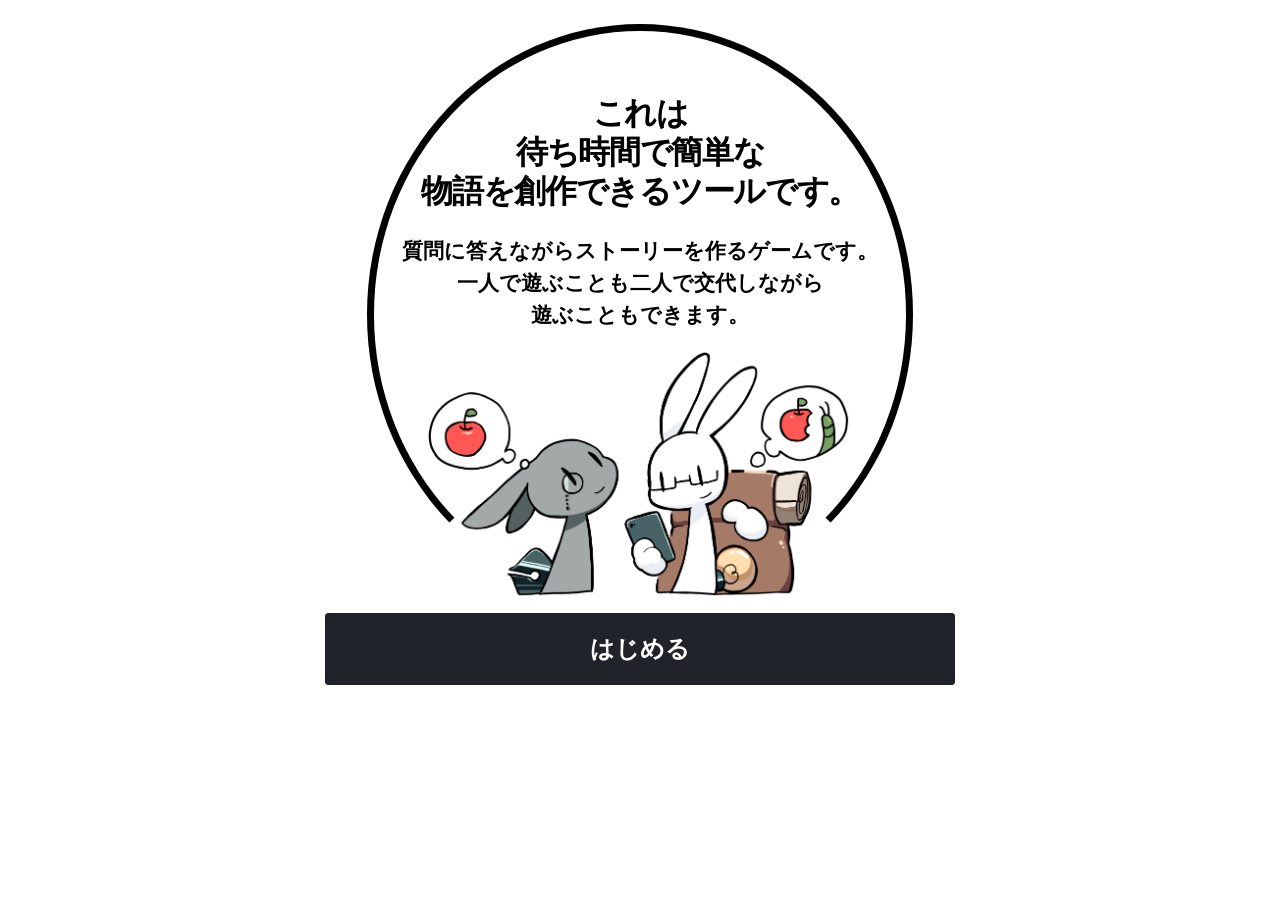
==== index.html @ 6c8fdd91 "Add files via upload" ====
<!DOCTYPE html>
<html lang="ja">
<head>
  <meta charset="UTF-8">
  <meta name="viewport" content="width=device-width, initial-scale=1.0, viewport-fit=cover">
  <title>待ち時間で創作する</title>
  <link rel="stylesheet" href="./style.css">
</head>
<body>
<main class="app">

  <!-- 進捗バー：画面2以降に表示 -->
  <div id="questionProgress" class="question-progress" aria-label="質問の進捗">
    <div id="step1" class="question-step">第１問</div>
    <div id="step2" class="question-step">第２問</div>
    <div id="step3" class="question-step">第３問</div>
    <div id="step4" class="question-step">第４問</div>
    <div id="step5" class="question-step">タイトル</div>
    <div id="step6" class="question-step">名前</div>
  </div>

  <!-- 画面1：説明ページ -->
  <section id="screen0" class="screen active">
    <div class="screen-inner intro-screen">
      <div class="intro-frame">
        <div class="intro-hero" aria-label="遊び方の説明">
          <div class="intro-arc" aria-hidden="true"></div>
          <div class="intro-guide-copy">
            <h1>これは<br>待ち時間で簡単な<br>物語を創作できるツールです。<br></h1>
            <p>質問に答えながらストーリーを作るゲームです。<br>一人で遊ぶことも二人で交代しながら<br>遊ぶこともできます。</p>
          </div>
          <div class="intro-illustration">
            <img id="friendsIllustration" src="./Webうさぎ2.PNG" alt="一人と二人で遊ぶイラスト">
          </div>
        </div>

        <button type="button" id="introStartButton" class="button primary intro-start">はじめる</button>
      </div>
    </div>
  </section>

  <!-- 画面2：お題の難易度を選択 -->
  <section id="screen1" class="screen">
    <div class="screen-inner start-screen">
      <h1>どちらのお題で<br>物語をつくりますか？</h1>

      <div class="choice-list">
        <button type="button" class="choice-button" data-mode="normal">
          <span class="button-title">かんたん</span>
          <span class="button-note">日常で使う単語で出題されます</span>
        </button>

        <button type="button" class="choice-button" data-mode="difficult">
          <span class="button-title">むずかしい</span>
          <span class="button-note">日常では使わない単語で出題されます<br>挑戦したいときにおすすめです</span>
        </button>
      </div>
    </div>
  </section>

  <!-- 画面3：お題を決める -->
  <section id="screen2" class="screen">
    <div class="screen-inner">
      <div class="screen2-body">
        <h2>ジャンルは<span id="genre2Text"></span>で<br>この3つを必ず登場させてください</h2>

        <div class="word-list">
          <div class="word-card"><div class="word-label">登場人物</div><div id="person2" class="word-value"></div></div>
          <div class="word-card"><div class="word-label">もの・場所</div><div id="place2" class="word-value"></div></div>
          <div class="word-card"><div class="word-label">できごと</div><div id="event2" class="word-value"></div></div>
        </div>

        <div class="button-row">
          <button type="button" id="redrawButton" class="button secondary">引き直す</button>
          <button type="button" id="startButton" class="button primary">はじめる</button>
        </div>
      </div>
    </div>
  </section>

  <!-- 第1問 -->
  <section id="screen3" class="screen">
    <div class="screen-inner question-inner">
      <p id="genreInstruction3" class="genre-instruction">ジャンルは<span></span>でこの3つを必ず登場させてください。</p>
      <div class="keyword-tracker" aria-label="使用するお題">
        <div id="keywordPerson3" class="keyword-card">
          <div class="keyword-label">登場人物</div>
          <div class="keyword-value"></div>
        </div>
        <div id="keywordPlace3" class="keyword-card">
          <div class="keyword-label">もの・場所</div>
          <div class="keyword-value"></div>
        </div>
        <div id="keywordEvent3" class="keyword-card">
          <div class="keyword-label">できごと</div>
          <div class="keyword-value"></div>
        </div>
      </div>
      <div class="question-content">
        <h2>この物語の主人公は？</h2>
        <input id="heroInput" class="text-input" type="text" maxlength="40" autocomplete="off">
        <button type="button" id="next3" class="button primary full">次へ</button>
      </div>
    </div>
  </section>

  <!-- 第2問 -->
  <section id="screen4" class="screen">
    <div class="screen-inner question-inner">
      <p id="genreInstruction4" class="genre-instruction">ジャンルは<span></span>でこの3つを必ず登場させてください。</p>
      <div class="keyword-tracker" aria-label="使用するお題">
        <div id="keywordPerson4" class="keyword-card">
          <div class="keyword-label">登場人物</div>
          <div class="keyword-value"></div>
        </div>
        <div id="keywordPlace4" class="keyword-card">
          <div class="keyword-label">もの・場所</div>
          <div class="keyword-value"></div>
        </div>
        <div id="keywordEvent4" class="keyword-card">
          <div class="keyword-label">できごと</div>
          <div class="keyword-value"></div>
        </div>
      </div>
      <div class="question-content">
        <div id="previousAnswers4" class="previous-answers" aria-label="これまでの回答"></div>
        <h2>主人公に、何が起こる？</h2>
        <textarea id="happeningInput" class="text-input textarea" maxlength="300"></textarea>
        <p class="hint">物語の「起」の部分です</p>
        <button type="button" id="next4" class="button primary full">次へ</button>
      </div>
    </div>
  </section>

  <!-- 第3問 -->
  <section id="screen5" class="screen">
    <div class="screen-inner question-inner">
      <p id="genreInstruction5" class="genre-instruction">ジャンルは<span></span>でこの3つを必ず登場させてください。</p>
      <div class="keyword-tracker" aria-label="使用するお題">
        <div id="keywordPerson5" class="keyword-card">
          <div class="keyword-label">登場人物</div>
          <div class="keyword-value"></div>
        </div>
        <div id="keywordPlace5" class="keyword-card">
          <div class="keyword-label">もの・場所</div>
          <div class="keyword-value"></div>
        </div>
        <div id="keywordEvent5" class="keyword-card">
          <div class="keyword-label">できごと</div>
          <div class="keyword-value"></div>
        </div>
      </div>
      <div class="question-content">
        <div id="previousAnswers5" class="previous-answers" aria-label="これまでの回答"></div>
        <h2>そのあと、どうなる？</h2>
        <textarea id="afterInput" class="text-input textarea" maxlength="300"></textarea>
        <p class="hint">物語の「承」「転」の部分です</p>
        <button type="button" id="next5" class="button primary full">次へ</button>
      </div>
    </div>
  </section>

  <!-- 第4問 -->
  <section id="screen6" class="screen">
    <div class="screen-inner question-inner">
      <p id="genreInstruction6" class="genre-instruction">ジャンルは<span></span>でこの3つを必ず登場させてください。</p>
      <div class="keyword-tracker" aria-label="使用するお題">
        <div id="keywordPerson6" class="keyword-card">
          <div class="keyword-label">登場人物</div>
          <div class="keyword-value"></div>
        </div>
        <div id="keywordPlace6" class="keyword-card">
          <div class="keyword-label">もの・場所</div>
          <div class="keyword-value"></div>
        </div>
        <div id="keywordEvent6" class="keyword-card">
          <div class="keyword-label">できごと</div>
          <div class="keyword-value"></div>
        </div>
      </div>
      <div class="question-content">
        <div id="previousAnswers6" class="previous-answers" aria-label="これまでの回答"></div>
        <h2>この物語を、一言で終わらせてください</h2>
        <input id="endingInput" class="text-input" type="text" maxlength="120">
        <p class="hint">物語の「結」の部分です</p>
        <p id="keywordError" class="keyword-error" aria-live="polite"></p>
        <button type="button" id="next6" class="button primary full">次へ</button>
      </div>
    </div>
  </section>

  <!-- 第5問：タイトル -->
  <section id="screen7" class="screen">
    <div class="screen-inner question-inner extra-question">
      <div class="question-content">
        <h2>この物語に<br>タイトルをつけるとしたら？</h2>
        <p class="question-description">物語のタイトルを教えてください。</p>
        <input id="titleInput" class="text-input" type="text" maxlength="40" autocomplete="off" placeholder="ここにタイトルを入力してください">
        <button type="button" id="next7" class="button primary full">次へ</button>
      </div>
    </div>
  </section>

  <!-- 第6問：名前 -->
  <section id="screen8" class="screen">
    <div class="screen-inner question-inner extra-question">
      <div class="question-content">
        <h2>あなたの名前を<br>教えてください</h2>
        <p class="question-description">本の著者として表示する名前を教えてください。</p>
        <input id="authorInput" class="text-input" type="text" maxlength="30" autocomplete="off" placeholder="ここに名前を入力してください">
        <button type="button" id="finishButton" class="button primary full">完成する</button>
      </div>
    </div>
  </section>

  <!-- 完成画面：本の表紙 -->
  <section id="screen9" class="screen">
    <div class="screen-inner final-screen">
      <h1>あなたの本が出版されました。</h1>
      <div class="book-cover" id="bookCover">
        <img id="finalCoverImage" class="book-cover-image" src="./ホラー表紙.JPG" alt="完成した本の表紙">
        <div class="book-cover-top">
          <div id="finalTitle" class="book-title"></div>
          <div id="finalAuthor" class="book-author"></div>
        </div>
        <div class="book-band">
          <p id="finalStorySummary" class="book-summary"></p>
          <p id="finalTagline" class="book-tagline"></p>
        </div>
      </div>
      <div class="final-actions">
        <button type="button" id="shareButton" class="button secondary">共有する</button>
        <button type="button" id="restartButton" class="button primary">もう一度</button>
      </div>
    </div>
  </section>
</main>

<script src="./script.js" defer></script>
</body>
</html>
---- style.css ----
/* =========================================================
   色や文字の大きさを変更したい場合は、このファイルを変更します。
   ========================================================= */
:root {
  --bg: #ffffff;
  --text: #20242a;
  --muted: #7a818a;
  --line: #d8dde3;
  --line-dark: #aeb6bf;
  --blue: #246bce;       /* 進捗バーの青 */
  --button: #20242a;
  --danger: #c93b3b;
}

* { box-sizing: border-box; }
html, body { margin: 0; min-height: 100%; background: var(--bg); }
body {
  color: var(--text);
  font-family: -apple-system, BlinkMacSystemFont, "Hiragino Kaku Gothic ProN",
    "Yu Gothic", "Noto Sans JP", Meiryo, sans-serif;
  -webkit-text-size-adjust: 100%;
}
button, input, textarea { font: inherit; }
button { -webkit-tap-highlight-color: transparent; }

.app { min-height: 100vh; background: var(--bg); }


/* 4分割の質問進捗バー */
.question-progress {
  display: none;
  position: fixed; top: 0; left: 0; z-index: 25;
  width: 100%; height: 34px;
  padding: 0;
  background: transparent;
  grid-template-columns: repeat(4, 1fr);
}
.question-progress.visible { display: grid; }
.question-step {
  position: relative;
  display: flex; align-items: center; justify-content: center;
  min-width: 0; min-height: 34px;
  margin: 0;
  padding: 0 8px 0 12px;
  color: #ffffff;
  background: #b6bcc3;
  border: 0;
  font-size: clamp(8px, 2.15vw, 11px);
  font-weight: 700;
  letter-spacing: .02em;
  clip-path: polygon(0 0, calc(100% - 9px) 0, 100% 50%, calc(100% - 9px) 100%, 0 100%, 9px 50%);
}
.question-step:first-child {
  padding-left: 8px;
  clip-path: polygon(0 0, calc(100% - 9px) 0, 100% 50%, calc(100% - 9px) 100%, 0 100%);
}
.question-step:last-child {
  padding-right: 8px;
  clip-path: polygon(0 0, 100% 0, 100% 100%, 0 100%, 9px 50%);
}
.question-step.done { background: var(--blue); }

.screen { display: none; min-height: 100vh; }
.screen.active { display: block; }
.screen-inner { width: min(100% - 34px, 620px); margin: 0 auto; padding: 70px 0 55px; }

/* 説明ページ */
.intro-screen {
  min-height: 100vh;
  display: flex;
  align-items: center;
  padding-top: 34px;
  padding-bottom: 34px;
}
.intro-frame { width: 100%; }
.intro-frame h1 {
  margin: 0 0 72px;
  text-align: center;
  font-size: clamp(28px, 4.3vw, 42px);
  line-height: 1.58;
  letter-spacing: -.05em;
}
.intro-example-grid {
  display: grid;
  grid-template-columns: minmax(0, 1fr) minmax(0, 1fr);
  gap: clamp(34px, 7vw, 78px);
  align-items: end;
  margin: 0 auto 54px;
  width: min(100%, 900px);
}
.intro-example-card {
  position: relative;
  min-width: 0;
  min-height: 310px;
  display: flex;
  flex-direction: column;
  justify-content: flex-start;
  isolation: isolate;
}
.intro-border {
  position: absolute;
  z-index: 0;
  top: 0;
  left: 0;
  width: 100%;
  height: auto;
  pointer-events: none;
  user-select: none;
  -webkit-user-drag: none;
}
.intro-border-left {
  width: 100%;
  transform: translate(-2%, -3%);
}
.intro-border-right {
  width: 108%;
  left: -4%;
  transform: translateY(-1%);
}
.intro-card-copy {
  position: relative;
  z-index: 1;
  min-height: 172px;
  padding: 54px 18px 14px;
  border: 0;
  text-align: center;
}
.intro-card-copy::after { content: none; }
.intro-card-title {
  position: relative;
  z-index: 1;
  margin-bottom: 26px;
  font-size: clamp(19px, 2.7vw, 25px);
  font-weight: 700;
}
.intro-example-card p {
  position: relative;
  z-index: 1;
  margin: 0;
  font-size: clamp(14px, 2.05vw, 17px);
  line-height: 1.95;
}
.intro-illustration {
  position: relative;
  z-index: 2;
  height: 190px;
  margin-top: 2px;
  display: flex;
  align-items: end;
  justify-content: center;
}
.intro-illustration img {
  display: block;
  width: min(100%, 300px);
  max-height: 190px;
  object-fit: contain;
  object-position: center bottom;
  user-select: none;
  -webkit-user-drag: none;
}
.intro-start {
  display: block;
  width: min(100%, 500px);
  min-height: 67px;
  margin: 0 auto;
  font-size: 20px;
}

/* 難易度選択 */
.start-screen {
  min-height: 100vh; display: flex; flex-direction: column; justify-content: center;
  padding-top: 30px;
}
.start-screen h1 {
  margin: 0 0 50px; text-align: center;
  font-size: clamp(27px, 7vw, 38px); line-height: 1.55; letter-spacing: -.04em;
}
.choice-list { display: grid; gap: 42px; }
.choice-button {
  width: min(100%, 330px); margin: 0 auto; padding: 18px 18px 12px;
  background: #fff; border: 1.5px solid #333; border-radius: 2px;
  color: var(--text); text-align: center; cursor: pointer;
}
.choice-button:active, .button:active { transform: translateY(1px); }
.button-title { display: block; font-size: 24px; font-weight: 700; }
.button-note { display: block; margin-top: 9px; color: var(--muted); font-size: 13px; line-height: 1.7; }

/* 共通 */

/* 画面3〜6のお題表示。
   使用済みになったお題には .used が付き、グレーで塗りつぶされます。 */
.keyword-tracker {
  width: min(100%, 470px);
  margin: 34px auto 0;
  display: grid;
  gap: 14px;
}
.keyword-card {
  min-height: 88px;
  padding: 15px 18px;
  border: 1px solid var(--line-dark);
  border-radius: 2px;
  background: #fff;
  text-align: center;
  transition: background .15s ease, color .15s ease;
}
.keyword-card.used {
  background: #b6bcc3;
}
.keyword-label {
  margin-bottom: 7px;
  color: var(--muted);
  font-size: 12px;
}
.keyword-value {
  min-height: 28px;
  color: var(--text);
  font-size: 23px;
  font-weight: 700;
  overflow-wrap: anywhere;
}

.screen2-body, .question-content { width: min(100%, 470px); margin: 0 auto; }
.screen2-body { padding-top: 74px; }
.screen2-body h2, .question-content h2 {
  margin: 0 0 30px; text-align: center;
  font-size: clamp(22px, 5.7vw, 30px); line-height: 1.55; letter-spacing: -.04em;
}
.word-list { display: grid; gap: 14px; margin-bottom: 36px; }
.word-card { padding: 17px 18px; border: 1px solid var(--line-dark); border-radius: 2px; text-align: center; }
.word-label { margin-bottom: 8px; color: var(--muted); font-size: 12px; }
.word-value { min-height: 29px; font-size: 23px; font-weight: 700; }

.button-row { display: grid; grid-template-columns: 1fr 1fr; gap: 12px; }
.button {
  min-height: 54px; border-radius: 3px; border: 1px solid var(--text);
  cursor: pointer; font-size: 17px; font-weight: 700;
}
.button.primary { color: #fff; background: var(--button); border-color: var(--button); }
.button.secondary { color: var(--text); background: #fff; border-color: #7d858e; }

.question-inner { padding-top: 82px; }
.genre-instruction {
  width: min(100%, 470px);
  margin: 0 auto 18px;
  text-align: center;
  color: var(--text);
  font-size: 16px;
  font-weight: 700;
  line-height: 1.45;
  letter-spacing: -.03em;
}
.question-content { padding-top: 82px; }
.question-content h2 { margin-bottom: 36px; }
.text-input {
  display: block; width: 100%; min-height: 62px; padding: 14px 15px;
  color: var(--text); background: #fff; border: 1px solid #8e969e;
  border-radius: 3px; outline: none; font-size: 18px;
}
.text-input:focus { border-color: var(--blue); box-shadow: 0 0 0 3px rgba(36,107,206,.12); }
.text-input.invalid { border: 2px solid var(--danger); box-shadow: none; }
.textarea { min-height: 125px; resize: vertical; line-height: 1.7; }
.context-block { margin-bottom: 25px; }
.context-label { margin-bottom: 6px; color: var(--muted); font-size: 13px; font-weight: 700; }
.context-value { font-size: 21px; font-weight: 700; line-height: 1.6; overflow-wrap: anywhere; }
.hint { margin: 10px 0 0; color: var(--muted); text-align: center; font-size: 13px; }
.keyword-error {
  min-height: 20px;
  margin: 12px 0 -8px;
  color: var(--danger);
  text-align: center;
  font-size: 13px;
  font-weight: 700;
}
.full { width: 100%; margin-top: 25px; }

/* 完成画面 */
.final-screen {
  width: min(100% - 28px, 760px);
  padding-top: 42px;
  padding-bottom: 46px;
}

.final-screen h1 {
  margin: 0 0 28px;
  text-align: center;
  font-size: clamp(28px, 7vw, 42px);
  line-height: 1.35;
  letter-spacing: -.05em;
}

.final-genre {
  margin-bottom: 28px;
  text-align: center;
  color: var(--text);
}

.final-genre span {
  font-size: clamp(20px, 4.5vw, 28px);
  font-weight: 700;
}

.final-genre strong {
  font-size: clamp(20px, 4.5vw, 28px);
  font-weight: 700;
}

.final-story-card {
  position: relative;
  width: min(100%, 610px);
  margin: 0 auto;
  overflow: hidden;
}

.final-genre-background {
  display: block;
  width: 100%;
  height: auto;
}

.final-story-content {
  position: absolute;
  inset: 0;
  display: flex;
  flex-direction: column;
  align-items: center;
  justify-content: center;
  padding: 10% 10%;
  box-sizing: border-box;
}

.final-story-text {
  width: 100%;
  min-height: 14%;
  display: flex;
  align-items: center;
  justify-content: center;
  text-align: center;
  color: #111;
  font-size: clamp(15px, 3.2vw, 24px);
  font-weight: 500;
  line-height: 1.65;
  overflow-wrap: anywhere;
  word-break: break-word;
}

.final-actions {
  width: min(100%, 610px);
  margin: 28px auto 0;
}

.final-actions .button {
  width: 100%;
  min-height: 60px;
  font-size: clamp(18px, 4vw, 24px);
}

@media (min-width: 700px) {
  .screen-inner { padding-top: 88px; }
  .question-content { padding-top: 92px; }
  .screen2-body { padding-top: 90px; }
}

@media (max-width: 620px) {
  .intro-screen { align-items: flex-start; }
  .intro-frame h1 { margin-bottom: 44px; }
  .intro-example-grid {
    grid-template-columns: 1fr;
    gap: 34px;
    width: min(100%, 390px);
    margin-bottom: 40px;
  }
  .intro-example-card { min-height: 290px; }
  .intro-card-copy { min-height: 155px; padding-top: 48px; }
  .intro-card-title { margin-bottom: 16px; }
  .intro-illustration { height: 175px; }
  .intro-illustration img { max-height: 175px; width: min(100%, 320px); }
  .intro-start { min-height: 60px; }
}

@media (max-width: 420px) {
  .intro-example-card { min-height: 270px; }
  .intro-card-copy { padding-top: 43px; }
}

@media (max-width: 420px) {
  .screen-inner { width: min(100% - 28px, 620px); }
  .genre-instruction { margin-bottom: 14px; font-size: 14px; }
  .question-content { padding-top: 70px; }
  .question-step { font-size: 14px; }
}

/* ============================================================
   追加：タイトル・著者入力と本の表紙風の完成画面
   ============================================================ */
.question-description {
  margin: -12px 0 24px;
  color: var(--muted);
  text-align: center;
  font-size: 15px;
  line-height: 1.7;
}
.extra-question .question-content { padding-top: 110px; }

/* 6段階になった進捗バー */
.question-progress { grid-template-columns: repeat(6, minmax(0, 1fr)); }
.question-step {
  font-size: clamp(10px, 2.4vw, 17px);
  padding-left: 14px;
  padding-right: 10px;
}
.question-step:first-child { padding-left: 8px; }
.question-step:last-child { padding-right: 8px; }

/* 本の表紙 */
.book-cover {
  position: relative;
  width: min(100%, 560px);
  aspect-ratio: 3 / 4;
  margin: 30px auto 0;
  overflow: hidden;
  background: #fff;
  box-shadow: 12px 16px 24px rgba(0, 0, 0, .28), 2px 3px 5px rgba(0, 0, 0, .18);
}
.book-cover-image {
  position: absolute;
  inset: 0;
  width: 100%;
  height: 100%;
  object-fit: cover;
}
.book-cover-top {
  position: absolute;
  inset: 0 0 33.333% 0;
  display: flex;
  flex-direction: column;
  align-items: center;
  justify-content: center;
  padding: 9% 12%;
  color: #fff;
  text-align: center;
  text-shadow: 0 2px 4px rgba(0,0,0,.65);
}
.book-title {
  max-width: 100%;
  font-size: clamp(28px, 6vw, 48px);
  font-weight: 800;
  line-height: 1.35;
  overflow-wrap: anywhere;
  word-break: break-word;
}
.book-author {
  display: flex;
  flex-direction: column;
  gap: 5px;
  margin-top: 28px;
  font-size: clamp(13px, 2.8vw, 18px);
}
.book-author strong { font-size: clamp(18px, 3.8vw, 27px); }
.book-band {
  position: absolute;
  inset: 66.667% 0 0 0;
  overflow: hidden;
  display: flex;
  align-items: center;
  justify-content: center;
  padding: 8% 9%;
  box-sizing: border-box;
}
.book-band img {
  position: absolute;
  inset: 0;
  width: 100%;
  height: 100%;
  object-fit: cover;
}
.book-band p {
  position: relative;
  z-index: 1;
  margin: 0;
  color: #fff;
  font-size: clamp(12px, 2.5vw, 19px);
  font-weight: 700;
  line-height: 1.65;
  text-align: left;
  overflow-wrap: anywhere;
  word-break: break-word;
  text-shadow: 0 1px 2px rgba(0,0,0,.45);
}

@media (max-width: 420px) {
  .question-step { font-size: 9px; padding-left: 8px; padding-right: 5px; }
  .question-step:first-child, .question-step:last-child { padding-left: 5px; padding-right: 5px; }
  .book-cover { width: min(100%, 360px); }
  .book-cover-top { padding-left: 10%; padding-right: 10%; }
  .book-band { padding: 7% 8%; }
  .book-band p { font-size: 11px; }
}

/* ============================================================
   最終ページ：ジャンル別の本の表紙
   帯は画像ではなく、ジャンルごとの単色で表示します。
   ============================================================ */
.final-screen h1 {
  margin-bottom: 30px;
}

.book-cover {
  position: relative;
  width: min(100%, 560px);
  aspect-ratio: 3 / 4;
  margin: 0 auto;
  overflow: hidden;
  background: #fff;
  box-shadow: 12px 16px 24px rgba(0, 0, 0, .28), 2px 3px 5px rgba(0, 0, 0, .18);
}

.book-cover-image {
  position: absolute;
  inset: 0;
  width: 100%;
  height: 100%;
  object-fit: cover;
}

.book-cover-top {
  position: absolute;
  inset: 0 0 33.333% 0;
  padding: 6%;
  box-sizing: border-box;
  color: #fff;
  text-shadow: 0 2px 4px rgba(0,0,0,.55);
}

.book-title,
.book-author {
  position: absolute;
  margin: 0;
  font-weight: 800;
  line-height: 1.15;
  writing-mode: vertical-rl;
  text-orientation: upright;
  overflow-wrap: anywhere;
  word-break: break-word;
}

.book-title {
  font-size: clamp(30px, 7vw, 56px);
  text-align: start;
}

.book-author {
  font-size: clamp(18px, 4vw, 30px);
  font-weight: 700;
}

/* SF：タイトル右上、著者左下 */
.book-cover[data-genre="SF"] .book-title {
  top: 7%;
  right: 8%;
  color: #fff;
}
.book-cover[data-genre="SF"] .book-author {
  left: 8%;
  bottom: 7%;
  color: #fff;
}

/* ミステリー：緑の文字、タイトル右上、著者左下 */
.book-cover[data-genre="ミステリー"] .book-title {
  top: 7%;
  right: 8%;
  color: #168b22;
  text-shadow: none;
}
.book-cover[data-genre="ミステリー"] .book-author {
  left: 8%;
  bottom: 7%;
  color: #168b22;
  text-shadow: none;
}

/* コメディ：緑の文字、右上。2列になった場合も頭揃え */
.book-cover[data-genre="コメディ"] .book-title {
  top: 8%;
  right: 8%;
  color: #3d8d18;
  text-shadow: none;
  text-align: start;
}
.book-cover[data-genre="コメディ"] .book-author {
  top: 8%;
  right: 29%;
  color: #3d8d18;
  text-shadow: none;
}

/* 恋愛：タイトル中央、著者も中央で下揃え */
.book-cover[data-genre="恋愛"] .book-title {
  top: 8%;
  left: 50%;
  transform: translateX(-50%);
  color: #fff;
}
.book-cover[data-genre="恋愛"] .book-author {
  left: 50%;
  bottom: 7%;
  transform: translateX(-50%);
  color: #fff;
}

/* ホラー：タイトル中央、著者は左側で頭揃え */
.book-cover[data-genre="ホラー"] .book-title {
  top: 8%;
  left: 50%;
  transform: translateX(-50%);
  color: #fff;
}
.book-cover[data-genre="ホラー"] .book-author {
  top: 12%;
  left: 8%;
  color: #fff;
}

.book-band {
  position: absolute;
  inset: 66.667% 0 0 0;
  display: flex;
  flex-direction: column;
  justify-content: flex-start;
  align-items: stretch;
  gap: 3%;
  padding: 6% 7% 5%;
  box-sizing: border-box;
  overflow: hidden;
}

.book-band p {
  position: relative;
  z-index: 1;
  margin: 0;
  overflow-wrap: anywhere;
  word-break: break-word;
}

.book-summary {
  flex: 0 0 46%;
  min-height: 0;
  font-size: clamp(13px, 2.9vw, 21px);
  font-weight: 700;
  line-height: 1.35;
  text-align: left;
  overflow: hidden;
}

.book-tagline {
  flex: 1 1 auto;
  min-height: 0;
  display: flex;
  align-items: center;
  justify-content: center;
  font-size: clamp(17px, 3.6vw, 30px);
  font-weight: 900;
  line-height: 1.28;
  text-align: center;
  white-space: pre-line;
  overflow: hidden;
}

.book-cover[data-genre="SF"] .book-band { background: #fff; color: #222; }
.book-cover[data-genre="SF"] .book-tagline { color: #111; }

.book-cover[data-genre="ホラー"] .book-band { background: #e71919; color: #fff; }
.book-cover[data-genre="ホラー"] .book-tagline { color: #fff; }

.book-cover[data-genre="恋愛"] .book-band { background: #BF436B; color: #fff; }
.book-cover[data-genre="恋愛"] .book-tagline { color: #e51c23; }

.book-cover[data-genre="コメディ"] .book-band { background: #ff9b43; color: #222; }
.book-cover[data-genre="コメディ"] .book-tagline { color: #e51c23; }

/* ミステリー */
.book-cover[data-genre="ミステリー"] .book-band { background: #F0B13D; color: #222; }
.book-cover[data-genre="ミステリー"] .book-tagline { color: #ff3030; }

@media (max-width: 420px) {
  .book-cover { width: min(100%, 360px); }
  .book-cover-top { padding: 5%; }
  .book-summary { font-size: 12px; }
  .book-tagline { font-size: 15px; }
}

/* ============================================================
   最終ページ：SF・恋愛の追加調整
   ============================================================ */

/* SF：ストーリー本文は #5E5E5E、ドロップシャドウなし */
.book-cover[data-genre="SF"] .book-summary {
  color: #5E5E5E;
  text-shadow: none;
}

/* 恋愛：著者名をタイトルと同じ高さの左上に配置 */
.book-cover[data-genre="恋愛"] .book-author {
  top: 8%;
  left: 8%;
  bottom: auto;
  transform: none;
}

/* 恋愛：帯色と固定文の文字色 */
.book-cover[data-genre="恋愛"] .book-band {
  background: #EB539F;
}
.book-cover[data-genre="恋愛"] .book-tagline {
  color: #fff;
}

/* ============================================================
   最終ページ：本の背の丸み表現
   表紙画像と帯の右端に、約10px幅のグレー系グラデーションを重ねます。
   右端の黒から左方向へ透明になることで、本の背の曲面を表現します。
   ============================================================ */
.book-cover::after {
  content: "";
  position: absolute;
  top: 0;
  right: 0;
  width: 10px;
  height: 100%;
  pointer-events: none;
  z-index: 20;
  background: linear-gradient(
    to left,
    rgba(0, 0, 0, 0.58) 0%,
    rgba(0, 0, 0, 0.38) 28%,
    rgba(0, 0, 0, 0.16) 62%,
    rgba(0, 0, 0, 0) 100%
  );
  mix-blend-mode: multiply;
}


/* ============================================================
   1〜4問目：スマホでも1画面に収まる質問レイアウト
   参考画像に合わせ、1問目のお題は横3列、
   2〜4問目はこれまでの回答だけを固定枠内に表示します。
   ============================================================ */

/* 1問目：お題を横並びにする */
#screen3 .keyword-tracker {
  width: min(100%, 690px);
  grid-template-columns: repeat(3, minmax(0, 1fr));
  gap: 0;
  margin-top: 28px;
}

#screen3 .keyword-card {
  min-height: 108px;
  padding: 12px 8px;
  border-radius: 0;
  border-color: #b8b8b8;
}

#screen3 .keyword-card + .keyword-card {
  border-left: 0;
}

#screen3 .keyword-label {
  margin-bottom: 10px;
  font-size: 15px;
}

#screen3 .keyword-value {
  font-size: clamp(23px, 4.8vw, 31px);
}

/*
 * 1問目は「お題 → 余白 → 質問 → 入力 → 次へ」の順で
 * 画面の下側に質問部分を配置します。
 */
#screen3 .question-inner {
  height: 100svh;
  min-height: 0;
  padding-top: 52px;
  padding-bottom: 24px;
  overflow: hidden;
  display: flex;
  flex-direction: column;
}

#screen3 .genre-instruction {
  flex: 0 0 auto;
  width: min(100%, 690px);
  margin-bottom: 0;
  font-size: clamp(18px, 3.8vw, 27px);
}

#screen3 .question-content {
  flex: 0 0 auto;
  width: min(100%, 816px);
  padding-top: 0;
  margin-top: auto;
}

#screen3 .question-content h2 {
  margin: 0 0 30px;
  font-size: clamp(25px, 5.8vw, 38px);
}

#screen3 .text-input {
  min-height: 82px;
  font-size: 20px;
}

#screen3 .full {
  min-height: 70px;
  margin-top: 26px;
  font-size: 24px;
}


/* 2〜4問目：これまでの回答表示枠 */
#screen4 .question-inner,
#screen5 .question-inner,
#screen6 .question-inner {
  width: min(100% - 34px, 816px);
}

#screen4 .keyword-tracker,
#screen5 .keyword-tracker,
#screen6 .keyword-tracker {
  width: min(100%, 690px);
  grid-template-columns: repeat(3, minmax(0, 1fr));
  gap: 0;
  margin-top: 28px;
}

#screen4 .keyword-card,
#screen5 .keyword-card,
#screen6 .keyword-card {
  min-height: 108px;
  padding: 12px 8px;
  border-radius: 0;
  border-color: #b8b8b8;
}

#screen4 .keyword-card + .keyword-card,
#screen5 .keyword-card + .keyword-card,
#screen6 .keyword-card + .keyword-card {
  border-left: 0;
}

#screen4 .keyword-label,
#screen5 .keyword-label,
#screen6 .keyword-label {
  margin-bottom: 10px;
  font-size: 15px;
}

#screen4 .keyword-value,
#screen5 .keyword-value,
#screen6 .keyword-value {
  font-size: clamp(23px, 4.8vw, 31px);
}

/*
 * 赤枠部分に相当する表示欄です。
 * 実際の画面では赤い線を付けず、固定サイズだけを使います。
 */
.previous-answers {
  width: 100%;
  height: 190px;
  flex: 0 0 190px;
  padding: 14px 30px;
  border: 1px solid transparent;
  box-sizing: border-box;
  overflow: hidden;
  display: flex;
  align-items: flex-start;
  justify-content: flex-start;
  color: #111;
  font-size: 20px;
  font-weight: 700;
  line-height: 1.55;
  overflow-wrap: anywhere;
  word-break: break-word;
}

/* 2〜4問目も、質問部分を画面下側へまとめて配置 */
#screen4 .question-inner,
#screen5 .question-inner {
  height: 100svh;
  min-height: 0;
  padding-top: 52px;
  padding-bottom: 24px;
  overflow: hidden;
  display: flex;
  flex-direction: column;
}

#screen4 .genre-instruction,
#screen5 .genre-instruction {
  flex: 0 0 auto;
  width: min(100%, 690px);
  margin-bottom: 0;
  font-size: clamp(18px, 3.8vw, 27px);
}

#screen4 .keyword-tracker,
#screen5 .keyword-tracker {
  flex: 0 0 auto;
}

#screen4 .question-content,
#screen5 .question-content {
  width: 100%;
  padding-top: 0;
  margin-top: 16px;
  display: flex;
  flex-direction: column;
  min-height: 0;
}

#screen4 .previous-answers,
#screen5 .previous-answers {
  align-self: center;
  margin-bottom: 12px;
}

#screen4 .question-content h2,
#screen5 .question-content h2 {
  margin: 0 0 18px;
  font-size: clamp(25px, 5.8vw, 38px);
}

#screen4 .textarea,
#screen5 .textarea {
  min-height: 105px;
  height: 105px;
  resize: none;
  font-size: 18px;
}

#screen4 .hint,
#screen5 .hint {
  margin: 8px 0 0;
}

#screen4 .full,
#screen5 .full {
  min-height: 60px;
  margin-top: 18px;
  font-size: 22px;
}

/* 4問目は同じ表示枠を使い、画面が大きい場合は自然な配置にします */
#screen6 .question-content {
  width: 100%;
  padding-top: 0;
}

#screen6 .previous-answers {
  margin-bottom: 18px;
}

#screen6 .question-content h2 {
  margin-top: 0;
  margin-bottom: 18px;
  font-size: clamp(25px, 5.8vw, 38px);
}

#screen6 .text-input {
  font-size: 18px;
}

#screen6 .full {
  margin-top: 18px;
}

/* 縦が短いスマホではさらに圧縮 */
@media (max-height: 760px) {
  #screen3 .question-inner,
  #screen4 .question-inner,
  #screen5 .question-inner {
    padding-top: 43px;
    padding-bottom: 16px;
  }

  #screen3 .keyword-tracker,
  #screen4 .keyword-tracker,
  #screen5 .keyword-tracker {
    margin-top: 20px;
  }

  #screen3 .keyword-card,
  #screen4 .keyword-card,
  #screen5 .keyword-card {
    min-height: 86px;
    padding-top: 8px;
    padding-bottom: 8px;
  }

  #screen3 .keyword-label,
  #screen4 .keyword-label,
  #screen5 .keyword-label {
    margin-bottom: 5px;
    font-size: 12px;
  }

  #screen3 .keyword-value,
  #screen4 .keyword-value,
  #screen5 .keyword-value {
    font-size: 22px;
  }

  #screen4 .previous-answers,
  #screen5 .previous-answers {
    height: 145px;
    flex-basis: 145px;
  }

  #screen4 .question-content,
  #screen5 .question-content {
    margin-top: 8px;
  }

  #screen4 .question-content h2,
  #screen5 .question-content h2,
  #screen3 .question-content h2 {
    margin-bottom: 12px;
    font-size: clamp(22px, 5.5vw, 30px);
  }

  #screen4 .textarea,
  #screen5 .textarea {
    min-height: 82px;
    height: 82px;
  }

  #screen3 .text-input {
    min-height: 62px;
  }

  #screen3 .full,
  #screen4 .full,
  #screen5 .full {
    min-height: 52px;
    margin-top: 12px;
    font-size: 19px;
  }
}

/* 幅の狭いスマホでも3つのお題を1列に戻さない */
@media (max-width: 420px) {
  #screen3 .question-inner,
  #screen4 .question-inner,
  #screen5 .question-inner {
    width: min(100% - 28px, 816px);
  }

  #screen3 .keyword-tracker,
  #screen4 .keyword-tracker,
  #screen5 .keyword-tracker {
    width: 100%;
  }

  #screen3 .keyword-card,
  #screen4 .keyword-card,
  #screen5 .keyword-card {
    min-width: 0;
    padding-left: 4px;
    padding-right: 4px;
  }

  #screen3 .keyword-label,
  #screen4 .keyword-label,
  #screen5 .keyword-label {
    font-size: 11px;
  }

  #screen3 .keyword-value,
  #screen4 .keyword-value,
  #screen5 .keyword-value {
    font-size: 20px;
  }

  .previous-answers {
    height: 145px;
    flex-basis: 145px;
    padding: 12px 18px;
  }
}


/* 4問目も入力欄までスクロールなしで見えるように調整 */
#screen6 .question-inner {
  height: 100svh;
  min-height: 0;
  padding-top: 52px;
  padding-bottom: 24px;
  overflow: hidden;
  display: flex;
  flex-direction: column;
}

#screen6 .genre-instruction {
  flex: 0 0 auto;
  width: min(100%, 690px);
  margin-bottom: 0;
  font-size: clamp(18px, 3.8vw, 27px);
}

#screen6 .keyword-tracker {
  flex: 0 0 auto;
  margin-top: 28px;
}

#screen6 .question-content {
  flex: 0 0 auto;
  margin-top: 12px;
}

@media (max-height: 760px) {
  #screen6 .question-inner {
    padding-top: 43px;
    padding-bottom: 16px;
  }

  #screen6 .keyword-tracker {
    margin-top: 20px;
  }

  #screen6 .keyword-card {
    min-height: 86px;
    padding-top: 8px;
    padding-bottom: 8px;
  }

  #screen6 .keyword-label {
    margin-bottom: 5px;
    font-size: 12px;
  }

  #screen6 .keyword-value {
    font-size: 22px;
  }

  #screen6 .previous-answers {
    height: 145px;
    flex-basis: 145px;
    margin-bottom: 10px;
  }

  #screen6 .question-content h2 {
    margin-bottom: 10px;
    font-size: clamp(22px, 5.5vw, 30px);
  }

  #screen6 .text-input {
    min-height: 62px;
  }

  #screen6 .keyword-error {
    min-height: 16px;
    margin: 6px 0 -4px;
  }

  #screen6 .full {
    min-height: 52px;
    margin-top: 10px;
    font-size: 19px;
  }
}


/* 表示欄の高さは参考画像に合わせて固定します（短い画面でも変更しません）。 */
#screen4 .previous-answers,
#screen5 .previous-answers,
#screen6 .previous-answers {
  height: 190px;
  flex-basis: 190px;
}

@media (max-height: 760px) {
  #screen4 .previous-answers,
  #screen5 .previous-answers,
  #screen6 .previous-answers {
    height: 190px;
    flex-basis: 190px;
  }
}

/* ============================================================
   iPhone SE / 小さい縦画面向けの最終調整
   iOS 16.6 のような高さの小さい画面では、100svh に
   プログレスバー分を加えると画面下へ内容がはみ出します。
   質問画面の高さを「画面高 - プログレスバー」に固定し、
   2〜4問目を1画面内に収めます。
   ============================================================ */
#screen4 .question-inner,
#screen5 .question-inner,
#screen6 .question-inner {
  box-sizing: border-box;
  height: calc(100vh - 34px);
  min-height: 0;
}

@supports (height: 100svh) {
  #screen4 .question-inner,
  #screen5 .question-inner,
  #screen6 .question-inner {
    height: calc(100svh - 34px);
  }
}

@media (max-width: 420px) and (max-height: 700px) {
  #screen4 .question-inner,
  #screen5 .question-inner,
  #screen6 .question-inner {
    padding-top: 38px;
    padding-bottom: 6px;
  }

  #screen4 .genre-instruction,
  #screen5 .genre-instruction,
  #screen6 .genre-instruction {
    font-size: 14px;
    line-height: 1.3;
  }

  #screen4 .keyword-tracker,
  #screen5 .keyword-tracker,
  #screen6 .keyword-tracker {
    margin-top: 12px;
  }

  #screen4 .keyword-card,
  #screen5 .keyword-card,
  #screen6 .keyword-card {
    min-height: 70px;
    padding-top: 7px;
    padding-bottom: 7px;
  }

  #screen4 .keyword-label,
  #screen5 .keyword-label,
  #screen6 .keyword-label {
    margin-bottom: 4px;
    font-size: 11px;
  }

  #screen4 .keyword-value,
  #screen5 .keyword-value,
  #screen6 .keyword-value {
    font-size: 20px;
    line-height: 1.25;
  }

  #screen4 .question-content,
  #screen5 .question-content,
  #screen6 .question-content {
    margin-top: 6px;
  }

  /* 参考画像の赤枠に相当する表示領域。高さは固定のままです。 */
  #screen4 .previous-answers,
  #screen5 .previous-answers,
  #screen6 .previous-answers {
    height: 190px;
    flex-basis: 190px;
    padding: 10px 18px;
    margin-bottom: 6px;
    font-size: 20px;
    line-height: 1.45;
  }

  #screen4 .question-content h2,
  #screen5 .question-content h2,
  #screen6 .question-content h2 {
    margin-bottom: 7px;
    font-size: 24px;
    line-height: 1.25;
  }

  #screen4 .textarea,
  #screen5 .textarea,
  #screen6 .text-input {
    min-height: 58px;
    height: 58px;
    padding: 10px 12px;
    font-size: 17px;
  }

  #screen4 .hint,
  #screen5 .hint,
  #screen6 .hint {
    margin: 5px 0 0;
    font-size: 11px;
    line-height: 1.3;
  }

  #screen4 .keyword-error,
  #screen5 .keyword-error,
  #screen6 .keyword-error {
    min-height: 0;
    margin: 3px 0 0;
    font-size: 11px;
    line-height: 1.2;
  }

  #screen4 .full,
  #screen5 .full,
  #screen6 .full {
    min-height: 48px;
    height: 48px;
    margin-top: 6px;
    font-size: 19px;
  }
}

/* ============================================================
   iPhone SE / iOS 16.6 最終レイアウト調整
   縦方向の表示領域が特に短い端末では、固定の回答表示枠を
   保ったまま、上下の余白・お題・入力欄・ボタンを圧縮します。
   100svh の高さ制限による「次へ」ボタンの切れを防ぎます。
   ============================================================ */
@media (max-width: 420px) and (max-height: 600px) {
  #screen3 .question-inner,
  #screen4 .question-inner,
  #screen5 .question-inner,
  #screen6 .question-inner {
    width: calc(100% - 28px);
    height: auto;
    min-height: calc(100svh - 34px);
    /* 固定表示のプログレスバー（高さ34px）の下から内容を開始 */
    padding: 34px 0 4px;
    overflow: visible;
    display: flex;
    flex-direction: column;
  }

  #screen3 .genre-instruction,
  #screen4 .genre-instruction,
  #screen5 .genre-instruction,
  #screen6 .genre-instruction {
    width: 100%;
    margin: 0;
    font-size: 13px;
    line-height: 1.25;
  }

  #screen3 .keyword-tracker,
  #screen4 .keyword-tracker,
  #screen5 .keyword-tracker,
  #screen6 .keyword-tracker {
    width: 100%;
    margin-top: 5px;
  }

  #screen3 .keyword-card,
  #screen4 .keyword-card,
  #screen5 .keyword-card,
  #screen6 .keyword-card {
    min-height: 60px;
    height: 60px;
    padding: 5px 3px;
  }

  #screen3 .keyword-label,
  #screen4 .keyword-label,
  #screen5 .keyword-label,
  #screen6 .keyword-label {
    margin-bottom: 2px;
    font-size: 9px;
    line-height: 1.1;
  }

  #screen3 .keyword-value,
  #screen4 .keyword-value,
  #screen5 .keyword-value,
  #screen6 .keyword-value {
    font-size: 18px;
    line-height: 1.15;
  }

  #screen3 .question-content,
  #screen4 .question-content,
  #screen5 .question-content,
  #screen6 .question-content {
    width: 100%;
    margin-top: 4px;
    padding-top: 0;
    min-height: 0;
  }

  /* 2〜4問目の表示枠は参考画像の赤枠と同じ固定高さを維持 */
  #screen4 .previous-answers,
  #screen5 .previous-answers,
  #screen6 .previous-answers {
    width: 100%;
    height: 190px;
    flex: 0 0 190px;
    padding: 8px 14px;
    margin: 0 0 3px;
    font-size: 20px;
    line-height: 1.35;
  }

  #screen3 .question-content h2,
  #screen4 .question-content h2,
  #screen5 .question-content h2,
  #screen6 .question-content h2 {
    margin: 0 0 3px;
    font-size: 23px;
    line-height: 1.15;
  }

  #screen3 .text-input,
  #screen4 .text-input,
  #screen5 .text-input,
  #screen6 .text-input {
    min-height: 48px;
    height: 48px;
    padding: 7px 10px;
    font-size: 17px;
  }

  #screen4 .textarea,
  #screen5 .textarea {
    min-height: 48px;
    height: 48px;
    resize: none;
  }

  #screen3 .full,
  #screen4 .full,
  #screen5 .full,
  #screen6 .full {
    min-height: 44px;
    height: 44px;
    margin-top: 4px;
    padding: 0 10px;
    font-size: 18px;
  }

  #screen4 .hint,
  #screen5 .hint,
  #screen6 .hint {
    margin: 2px 0 0;
    font-size: 10px;
    line-height: 1.15;
  }

  #screen6 .keyword-error {
    min-height: 0;
    margin: 2px 0 0;
    font-size: 10px;
    line-height: 1.1;
  }

  /* 第1問は入力欄＋次へまで必ず画面内に収める */
  #screen3 .question-content {
    margin-top: 4px;
  }
}

/* ============================================================
   プログレスバーの下の文字が見えなくならないための調整
   プログレスバーの矢印の隙間を白で不透明にし、
   下のコンテンツが矢印の隙間から透けて見えないようにします。
   ============================================================ */
.question-progress {
  background: #ffffff;
  isolation: isolate;
}

/* プログレスバーより下からコンテンツを開始する */
.screen-inner {
  padding-top: max(70px, calc(34px + 24px));
}

.final-screen {
  padding-top: max(42px, calc(34px + 24px));
}

/* ============================================================
   トップページ：遊び方レイアウト
   スクロールなしで「はじめる」まで表示できるようにします。
   ============================================================ */
.intro-screen {
  height: 100svh;
  min-height: 100svh;
  padding: 12px 0 14px;
  overflow: hidden;
  display: flex;
  align-items: stretch;
}

.intro-frame {
  width: 100%;
  height: 100%;
  display: flex;
  flex-direction: column;
  min-height: 0;
}

.intro-hero {
  position: relative;
  width: min(100%, 680px);
  flex: 1 1 auto;
  min-height: 0;
  margin: 0 auto;
  overflow: hidden;
}

.intro-arc {
  position: absolute;
  z-index: 0;
  left: 8%;
  right: 8%;
  top: 5%;
  bottom: 4%;
  border: clamp(4px, .7vw, 7px) solid #000;
  border-radius: 50%;
  border-bottom-color: transparent;
}

.intro-guide-copy {
  position: absolute;
  z-index: 2;
  top: 6%;
  left: 5%;
  right: 5%;
  text-align: center;
  color: #000;
}

.intro-guide-copy h1 {
  margin: 0 0 clamp(18px, 2.5vh, 28px);
  font-size: clamp(24px, 5vw, 36px);
  line-height: 1.2;
  letter-spacing: -.04em;
}

.intro-guide-copy p {
  margin: 0;
  font-size: clamp(15px, 3.2vw, 23px);
  line-height: 1.65;
  font-weight: 700;
}

.intro-guide-copy p + p {
  margin-top: 2px;
}

.intro-hero .intro-illustration {
  position: absolute;
  z-index: 1;
  left: 7%;
  right: 7%;
  bottom: 1%;
  width: auto;
  height: auto;
  margin: 0;
  display: flex;
  align-items: flex-end;
  justify-content: center;
}

.intro-hero .intro-illustration img {
  display: block;
  width: min(100%, 620px);
  max-height: none;
  height: auto;
  object-fit: contain;
  object-position: center bottom;
}

.intro-start {
  position: relative;
  z-index: 5;
  flex: 0 0 auto;
  width: min(100%, 620px);
  min-height: clamp(58px, 8vh, 78px);
  margin: 8px auto 0;
  font-size: clamp(19px, 4vw, 26px);
}

/* 縦が短い端末では、説明・イラスト・ボタンをさらに圧縮 */
@media (max-height: 760px) {
  .intro-screen { padding-top: 6px; padding-bottom: 8px; }
  .intro-guide-copy { top: 2%; }
  .intro-guide-copy h1 { margin-bottom: 10px; font-size: clamp(22px, 5vw, 30px); }
  .intro-guide-copy p { font-size: clamp(13px, 3vw, 19px); line-height: 1.45; }
  .intro-hero .intro-illustration { bottom: 0; left: 10%; right: 10%; }
  .intro-start { min-height: 54px; margin-top: 5px; }
}

@media (max-width: 420px) {
  .intro-arc { left: 4%; right: 4%; top: 5%; bottom: 4%; }
  .intro-guide-copy { left: 3%; right: 3%; }
  .intro-guide-copy h1 { font-size: 24px; }
  .intro-guide-copy p { font-size: 14px; }
  .intro-hero .intro-illustration { left: 3%; right: 3%; bottom: 1%; }
}

/* ============================================================
   トップページ：PC固定サイズ＋スマホ縮小対応
   大きな画面では円形の吹き出しとイラストを固定サイズで表示し、
   画面が小さい場合だけ全体の比率を保ったまま縮小します。
   ============================================================ */
.intro-screen {
  width: 100%;
  min-height: 100svh;
  height: 100svh;
  padding: 12px 0 14px;
  box-sizing: border-box;
  overflow: hidden;
  display: flex;
  align-items: stretch;
}

.intro-screen .screen-inner {
  width: min(100% - 34px, 760px);
  height: 100%;
  margin: 0 auto;
  padding: 0;
  box-sizing: border-box;
}

.intro-frame {
  width: 100%;
  height: 100%;
  display: flex;
  flex-direction: column;
  align-items: center;
  justify-content: flex-start;
  min-height: 0;
}

/* 大画面ではこのサイズから変わりません */
.intro-hero {
  position: relative;
  flex: 0 0 850px;
  width: 620px;
  height: 850px;
  margin: 0 auto;
  overflow: visible;
}

/* 円形の吹き出し。イラストとは別に固定サイズの構図を保ちます */
.intro-arc {
  position: absolute;
  z-index: 0;
  left: 0;
  right: 0;
  top: 0;
  bottom: 0;
  width: auto;
  height: auto;
  box-sizing: border-box;
  border: 7px solid #000;
  border-radius: 50%;
  border-bottom-color: transparent;
}

.intro-guide-copy {
  position: absolute;
  z-index: 2;
  top: 38px;
  left: 35px;
  right: 35px;
  text-align: center;
  color: #000;
}

.intro-guide-copy h1 {
  margin: 0 0 24px;
  font-size: 36px;
  line-height: 1.2;
  letter-spacing: -.04em;
}

.intro-guide-copy p {
  margin: 0;
  font-size: 23px;
  line-height: 1.65;
  font-weight: 700;
}

.intro-guide-copy p + p {
  margin-top: 2px;
}

/* うさぎのイラストは円形の下部に固定し、円との位置関係を維持 */
.intro-hero .intro-illustration {
  position: absolute;
  z-index: 1;
  left: 11%;
  right: 11%;
  bottom: 0;
  width: auto;
  height: auto;
  margin: 0;
  display: flex;
  align-items: flex-end;
  justify-content: center;
}

.intro-hero .intro-illustration img {
  display: block;
  width: 78%;
  max-width: none;
  height: auto;
  max-height: none;
  object-fit: contain;
  object-position: center bottom;
  user-select: none;
  -webkit-user-drag: none;
}

.intro-start {
  position: relative;
  z-index: 5;
  flex: 0 0 auto;
  width: 630px;
  max-width: 100%;
  min-height: 72px;
  margin: 8px auto 0;
  font-size: 24px;
  box-sizing: border-box;
}

/* 小さい画面では、円＋イラストの比率を崩さず全体を縮小 */
@media (max-width: 650px) {
  .intro-screen .screen-inner {
    width: calc(100% - 28px);
    max-width: none;
  }

  .intro-hero {
    flex: 0 1 auto;
    width: min(620px, calc(100vw - 56px));
    height: auto;
    aspect-ratio: 620 / 850;
    max-width: 100%;
  }

  .intro-arc {
    border-width: clamp(4px, 0.95vw, 7px);
  }

  .intro-guide-copy {
    top: 4.5%;
    left: 5.5%;
    right: 5.5%;
  }

  .intro-guide-copy h1 {
    margin-bottom: 3.8%;
    font-size: clamp(24px, 5vw, 36px);
  }

  .intro-guide-copy p {
    font-size: clamp(15px, 3.2vw, 23px);
  }

  .intro-hero .intro-illustration {
    left: 11%;
    right: 11%;
    bottom: 0;
  }

  .intro-hero .intro-illustration img {
    width: 78%;
  }

  .intro-start {
    width: 100%;
    min-height: 67px;
    margin-top: 8px;
    font-size: clamp(20px, 5vw, 24px);
  }
}

/* iPhone SEなど、特に縦が短い画面だけ少し縮小 */
@media (max-width: 650px) and (max-height: 700px) {
  .intro-screen {
    padding-top: 5px;
    padding-bottom: 7px;
  }

  .intro-hero {
    width: min(620px, calc(100vw - 42px));
  }

  .intro-start {
    min-height: 58px;
    margin-top: 5px;
  }
}

/* ============================================================
   トップページ：吹き出しの比率を固定
   PCでは620×850pxの基準レイアウトをそのまま使用し、
   画面が大きくなっても円形の囲みを拡大・変形させません。
   スマホでは620×850の比率を維持したまま縮小します。
   ============================================================ */
.intro-screen .intro-hero {
  flex: 0 0 850px;
  width: 620px;
  height: 850px;
  aspect-ratio: auto;
  max-width: none;
  max-height: none;
}

.intro-screen .intro-arc {
  left: 0;
  right: auto;
  top: 0;
  bottom: auto;
  width: 620px;
  height: 850px;
  aspect-ratio: auto;
  border-radius: 50%;
}

.intro-screen .intro-guide-copy {
  left: 35px;
  right: 35px;
  top: 38px;
}

.intro-screen .intro-hero .intro-illustration {
  left: 68px;
  right: 68px;
  bottom: 0;
}

.intro-screen .intro-hero .intro-illustration img {
  width: 484px;
  max-width: none;
  height: auto;
}

/* 画面幅が基準幅より小さい場合だけ、全体を同じ比率で縮小 */
@media (max-width: 650px) {
  .intro-screen .intro-hero {
    width: min(620px, calc(100vw - 56px));
    height: auto;
    aspect-ratio: 620 / 850;
    flex: 0 1 auto;
  }

  .intro-screen .intro-arc {
    width: 100%;
    height: 100%;
    border-width: clamp(4px, 0.95vw, 7px);
  }

  .intro-screen .intro-guide-copy {
    left: 5.65%;
    right: 5.65%;
    top: 4.47%;
  }

  .intro-screen .intro-guide-copy h1 {
    margin-bottom: 3.8%;
    font-size: clamp(24px, 5vw, 36px);
  }

  .intro-screen .intro-guide-copy p {
    font-size: clamp(15px, 3.2vw, 23px);
  }

  .intro-screen .intro-hero .intro-illustration {
    left: 11%;
    right: 11%;
    bottom: 0;
  }

  .intro-screen .intro-hero .intro-illustration img {
    width: 78%;
    max-width: none;
  }
}

/* ============================================================
   トップページ：参考画像に合わせた吹き出し比率
   基準サイズは参考画像の実際の円形部分に合わせて約607×645px。
   大画面でもこの比率・サイズを維持し、スマホでは同比率のまま縮小します。
   ============================================================ */
.intro-screen .intro-hero {
  flex: 0 0 645px;
  width: 607px;
  height: 645px;
  aspect-ratio: 607 / 645;
}

.intro-screen .intro-arc {
  width: 607px;
  height: 645px;
}

.intro-screen .intro-guide-copy {
  left: 34px;
  right: 34px;
  top: 78px;
}

.intro-screen .intro-hero .intro-illustration {
  left: 67px;
  right: 67px;
  bottom: 0;
}

.intro-screen .intro-hero .intro-illustration img {
  width: 473px;
}

@media (max-width: 650px) {
  .intro-screen .intro-hero {
    width: min(607px, calc(100vw - 56px));
    height: auto;
    aspect-ratio: 607 / 645;
    flex: 0 1 auto;
  }

  .intro-screen .intro-arc {
    width: 100%;
    height: 100%;
  }

  .intro-screen .intro-guide-copy {
    left: 5.60%;
    right: 5.60%;
    top: 12.1%;
  }

  .intro-screen .intro-hero .intro-illustration {
    left: 11.04%;
    right: 11.04%;
    bottom: 0;
  }

  .intro-screen .intro-hero .intro-illustration img {
    width: 78%;
  }
}


/* ============================================================
   トップページ最終調整：参考画像の比率を維持
   ・PCなど大きな画面では607×645pxを基準サイズとして固定
   ・小さい画面では、幅と高さの両方に収まるように
     607:645の比率を保ったまま全体を縮小
   ・円、文字、うさぎのイラストを同じ構図の中で縮小する
   ============================================================ */
.intro-guide-copy p {
  margin: 0;
  font-size: 23px;
  line-height: 1.55;
  font-weight: 700;
}

@media (max-width: 650px) {
  .intro-screen {
    padding-top: 8px;
    padding-bottom: 8px;
  }

  .intro-screen .screen-inner {
    width: calc(100% - 28px);
  }

  .intro-screen .intro-hero {
    flex: 0 1 auto;
    width: min(
      607px,
      calc(100vw - 28px),
      calc((100svh - 90px) * 607 / 645)
    );
    height: auto;
    aspect-ratio: 607 / 645;
    max-width: 100%;
    max-height: none;
  }

  .intro-screen .intro-arc {
    width: 100%;
    height: 100%;
    border-width: clamp(4px, 0.95vw, 7px);
  }

  .intro-screen .intro-guide-copy {
    left: 5.60%;
    right: 5.60%;
    top: 12.1%;
  }

  .intro-screen .intro-guide-copy h1 {
    margin-bottom: 3.8%;
    font-size: clamp(24px, 5vw, 36px);
  }

  .intro-screen .intro-guide-copy p {
    font-size: clamp(15px, 3.2vw, 23px);
    line-height: 1.55;
  }

  .intro-screen .intro-hero .intro-illustration {
    left: 11.04%;
    right: 11.04%;
    bottom: 0;
  }

  .intro-screen .intro-hero .intro-illustration img {
    width: 78%;
    max-width: none;
  }

  .intro-screen .intro-start {
    width: min(100%, 630px);
    min-height: 67px;
    margin-top: 8px;
    font-size: clamp(20px, 5vw, 24px);
    flex: 0 0 auto;
  }
}

@media (max-width: 650px) and (max-height: 700px) {
  .intro-screen .intro-start {
    min-height: 58px;
    margin-top: 5px;
  }

  .intro-screen .intro-hero {
    width: min(
      607px,
      calc(100vw - 28px),
      calc((100svh - 70px) * 607 / 645)
    );
  }
}

/* 円の実寸に連動して文字サイズも同じ比率で縮小（iPhoneの縦長・横長の差にも対応） */
.intro-screen .intro-hero {
  container-type: inline-size;
}

.intro-screen .intro-guide-copy h1 {
  font-size: min(36px, 5.93cqw);
}

.intro-screen .intro-guide-copy p {
  font-size: min(23px, 3.79cqw);
}

@media (max-width: 650px) {
  .intro-screen .intro-guide-copy h1 {
    font-size: 5.93cqw;
  }

  .intro-screen .intro-guide-copy p {
    font-size: 3.79cqw;
  }
}

/* 今回のレイアウト調整 */
.intro-screen .intro-start {
  width: min(630px, calc(100% - 100px));
  max-width: none;
  box-sizing: border-box;
}

#screen9 .final-screen {
  padding-top: 42px;
}

#screen9 .final-actions {
  width: min(100%, 610px);
  display: flex;
  gap: 16px;
  margin-left: auto;
  margin-right: auto;
}

#screen9 .final-actions .button {
  flex: 1 1 0;
  width: auto;
  min-width: 0;
}

/* ============================================================
   第1〜4問：文字サイズ・表示位置の統一
   ユーザー入力を最も目立たせ、質問文・ジャンル案内などは
   共通サイズに統一します。
   ============================================================ */
#screen3 .genre-instruction,
#screen4 .genre-instruction,
#screen5 .genre-instruction,
#screen6 .genre-instruction,
#screen3 .question-content h2,
#screen4 .question-content h2,
#screen5 .question-content h2,
#screen6 .question-content h2 {
  font-size: 16px;
  line-height: 1.45;
  font-weight: 700;
  letter-spacing: -0.02em;
}

/* ユーザーが入力した文字を最も目立たせ、左右中央に配置 */
#screen3 .text-input,
#screen4 .text-input,
#screen5 .text-input,
#screen6 .text-input {
  text-align: center;
  font-size: 22px;
  font-weight: 700;
  line-height: 1.5;
}

/* 2〜4問目に表示する「これまでの回答」もユーザー入力なので中央揃え */
#screen4 .previous-answers,
#screen5 .previous-answers,
#screen6 .previous-answers {
  text-align: center;
  justify-content: center;
  font-size: 22px;
  font-weight: 700;
}

/* お題カード内の補助文字も質問文より控えめに統一 */
#screen3 .keyword-label,
#screen4 .keyword-label,
#screen5 .keyword-label,
#screen6 .keyword-label {
  font-size: 10px;
}

#screen3 .keyword-value,
#screen4 .keyword-value,
#screen5 .keyword-value,
#screen6 .keyword-value {
  font-size: 18px;
}

/* 入力欄のプレースホルダーも、入力文字より控えめに表示 */
#screen3 .text-input::placeholder,
#screen4 .text-input::placeholder,
#screen5 .text-input::placeholder,
#screen6 .text-input::placeholder {
  font-size: 16px;
  font-weight: 400;
}

@media (max-width: 420px) {
  #screen3 .genre-instruction,
  #screen4 .genre-instruction,
  #screen5 .genre-instruction,
  #screen6 .genre-instruction,
  #screen3 .question-content h2,
  #screen4 .question-content h2,
  #screen5 .question-content h2,
  #screen6 .question-content h2 {
    font-size: 14px;
    line-height: 1.35;
  }

  #screen3 .text-input,
  #screen4 .text-input,
  #screen5 .text-input,
  #screen6 .text-input {
    font-size: 20px;
  }

  #screen4 .previous-answers,
  #screen5 .previous-answers,
  #screen6 .previous-answers {
    font-size: 20px;
  }
}

/* ============================================================
   今回の調整：各ページの表示位置を統一
   ・トップページの「円＋文字＋うさぎ」を一回り小さくし、上端に余白を作る
   ・「どちらのお題で物語をつくりますか？」のページ全体を少し上へ移動
   ============================================================ */

/* トップページ：円＋文字＋うさぎのユニットを約90%に縮小 */
.intro-screen {
  padding-top: 24px;
  padding-bottom: 14px;
}

.intro-screen .intro-hero {
  flex: 0 0 580.5px;
  width: 546.3px;
  height: 580.5px;
}

.intro-screen .intro-arc {
  width: 546.3px;
  height: 580.5px;
}

.intro-screen .intro-guide-copy {
  left: 30.6px;
  right: 30.6px;
  top: 70.2px;
}

.intro-screen .intro-hero .intro-illustration {
  left: 60.3px;
  right: 60.3px;
}

.intro-screen .intro-hero .intro-illustration img {
  width: 425.7px;
}

/* スマートフォンでも同じ90%の比率を維持 */
@media (max-width: 650px) {
  .intro-screen {
    padding-top: 24px;
    padding-bottom: 8px;
  }

  .intro-screen .intro-hero {
    width: min(
      546.3px,
      calc(100vw - 28px),
      calc((100svh - 90px) * 546.3 / 580.5)
    );
    height: auto;
    aspect-ratio: 546.3 / 580.5;
    flex: 0 1 auto;
  }

  .intro-screen .intro-arc {
    width: 100%;
    height: 100%;
  }

  .intro-screen .intro-guide-copy {
    left: 5.60%;
    right: 5.60%;
    top: 12.1%;
  }

  .intro-screen .intro-hero .intro-illustration {
    left: 11.04%;
    right: 11.04%;
    bottom: 0;
  }

  .intro-screen .intro-hero .intro-illustration img {
    width: 78%;
  }
}

/* 難易度選択ページ：内容全体を上へ寄せ、質問ページの案内文の高さに近づける */
#screen1 .start-screen {
  transform: translateY(-38px);
}

@media (max-height: 700px) {
  #screen1 .start-screen {
    transform: translateY(-28px);
  }
}
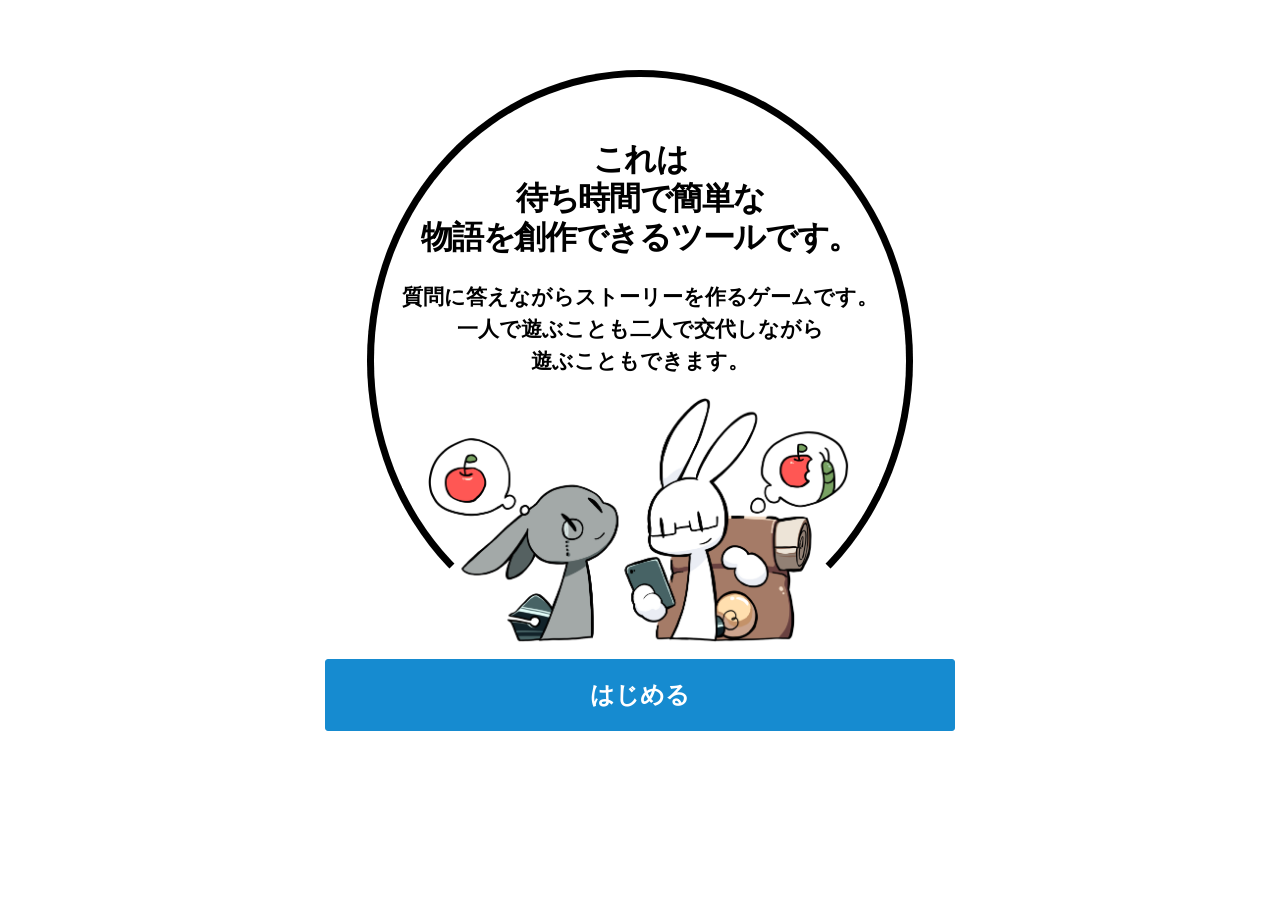
==== commit 88762f29: "Add files via upload" ====
--- a/index.html
+++ b/index.html
@@ -55,6 +55,7 @@
           <span class="button-note">日常では使わない単語で出題されます<br>挑戦したいときにおすすめです</span>
         </button>
       </div>
+      <img class="selection-rabbit" src="./Webうさぎ12.PNG" alt="スマートフォンを持つウサギ">
     </div>
   </section>
 
@@ -69,6 +70,8 @@
           <div class="word-card"><div class="word-label">もの・場所</div><div id="place2" class="word-value"></div></div>
           <div class="word-card"><div class="word-label">できごと</div><div id="event2" class="word-value"></div></div>
         </div>
+
+        <img class="selection-rabbit" src="./Webうさぎ12.PNG" alt="スマートフォンを持つウサギ">
 
         <div class="button-row">
           <button type="button" id="redrawButton" class="button secondary">引き直す</button>
@@ -192,6 +195,7 @@
   <!-- 第5問：タイトル -->
   <section id="screen7" class="screen">
     <div class="screen-inner question-inner extra-question">
+      <img class="extra-question-rabbit" src="./Webうさぎ.PNG" alt="考えながらスマートフォンを使うウサギ">
       <div class="question-content">
         <h2>この物語に<br>タイトルをつけるとしたら？</h2>
         <p class="question-description">物語のタイトルを教えてください。</p>
@@ -204,6 +208,7 @@
   <!-- 第6問：名前 -->
   <section id="screen8" class="screen">
     <div class="screen-inner question-inner extra-question">
+      <img class="extra-question-rabbit" src="./Webうさぎ.PNG" alt="考えながらスマートフォンを使うウサギ">
       <div class="question-content">
         <h2>あなたの名前を<br>教えてください</h2>
         <p class="question-description">本の著者として表示する名前を教えてください。</p>
--- a/style.css
+++ b/style.css
@@ -2272,3 +2272,350 @@
     transform: translateY(-28px);
   }
 }
+
+
+/* ============================================================
+   デザイン修正01〜10：全画面の位置・文字サイズ・レスポンシブ調整
+   PCを基準に、iPadとスマートフォンでも切れずに表示します。
+   ============================================================ */
+:root {
+  --blue: #168bd0;
+  --button: #168bd0;
+}
+
+html, body { width: 100%; }
+.screen { width: 100%; min-height: 100svh; }
+.screen-inner { width: min(92vw, 980px); padding-top: 70px; padding-bottom: 24px; }
+
+/* 難易度選択：画面の中央にまとまり、文字サイズを統一 */
+#screen1 .start-screen {
+  min-height: 100svh;
+  justify-content: flex-start;
+  padding-top: clamp(150px, 22vh, 300px);
+  transform: none;
+}
+#screen1 .start-screen h1 {
+  margin: 0 0 clamp(42px, 7vh, 80px);
+  font-size: clamp(26px, 3.2vw, 38px);
+  line-height: 1.65;
+}
+#screen1 .choice-list {
+  grid-template-columns: repeat(2, minmax(0, 1fr));
+  gap: clamp(18px, 4vw, 48px);
+  width: min(100%, 940px);
+  margin: 0 auto;
+}
+#screen1 .choice-button {
+  width: 100%;
+  min-height: clamp(130px, 17vh, 190px);
+  padding: 22px 16px;
+  border: 1.5px solid var(--blue);
+  border-radius: 24px;
+  box-shadow: 0 5px 12px rgba(0,0,0,.12);
+}
+#screen1 .button-title { color: var(--blue); font-size: clamp(22px, 2.5vw, 30px); }
+#screen1 .button-note { font-size: clamp(12px, 1.25vw, 16px); }
+
+/* お題選択画面：ジャンル説明と3つのお題を横並びに */
+#screen2 .screen-inner { padding-top: clamp(90px, 16vh, 190px); }
+#screen2 .screen2-body { width: min(100%, 960px); padding-top: 0; }
+#screen2 .screen2-body h2 {
+  margin-bottom: clamp(30px, 5vh, 60px);
+  font-size: clamp(22px, 3vw, 36px);
+  line-height: 1.6;
+}
+#screen2 .word-list {
+  grid-template-columns: repeat(3, minmax(0, 1fr));
+  gap: 0;
+  margin-bottom: clamp(28px, 5vh, 55px);
+}
+#screen2 .word-card {
+  min-width: 0;
+  min-height: clamp(90px, 11vh, 130px);
+  display: flex;
+  flex-direction: column;
+  justify-content: center;
+  padding: 12px 8px;
+  border-radius: 0;
+}
+#screen2 .word-card + .word-card { border-left: 0; }
+#screen2 .word-label { font-size: clamp(11px, 1.2vw, 15px); }
+#screen2 .word-value { font-size: clamp(17px, 2.2vw, 27px); overflow-wrap: anywhere; }
+#screen2 .button-row { width: min(100%, 680px); margin: 0 auto; gap: 24px; }
+#screen2 .button { min-height: 54px; border-radius: 28px; font-size: clamp(16px, 1.8vw, 22px); }
+#screen2 .button.secondary { color: var(--blue); border-color: var(--blue); }
+#screen2 .button.primary { background: var(--blue); border-color: var(--blue); }
+
+/* 第1〜4問：進捗バーの直下から同じ位置で内容を開始 */
+.question-progress { height: 42px; }
+.question-step { min-height: 42px; font-size: clamp(11px, 1.5vw, 18px); }
+.question-step { background: #b6bcc3; }
+.question-step.done { background: #3d66b1; }
+#screen3 .question-inner,
+#screen4 .question-inner,
+#screen5 .question-inner,
+#screen6 .question-inner {
+  width: min(92vw, 960px);
+  height: 100svh;
+  min-height: 0;
+  padding-top: clamp(110px, 18vh, 205px);
+  padding-bottom: 18px;
+  overflow: hidden;
+  display: flex;
+  flex-direction: column;
+}
+#screen3 .genre-instruction,
+#screen4 .genre-instruction,
+#screen5 .genre-instruction,
+#screen6 .genre-instruction {
+  width: 100%;
+  margin: 0 auto clamp(18px, 3vh, 36px);
+  font-size: clamp(18px, 2.7vw, 32px);
+  line-height: 1.55;
+  font-weight: 800;
+  letter-spacing: 0;
+}
+#screen3 .keyword-tracker,
+#screen4 .keyword-tracker,
+#screen5 .keyword-tracker,
+#screen6 .keyword-tracker {
+  width: 100%;
+  margin: 0 auto;
+  grid-template-columns: repeat(3, minmax(0, 1fr));
+  gap: 0;
+}
+#screen3 .keyword-card,
+#screen4 .keyword-card,
+#screen5 .keyword-card,
+#screen6 .keyword-card {
+  min-width: 0;
+  min-height: clamp(82px, 9vh, 112px);
+  padding: 12px 7px;
+  border-radius: 0;
+  display: flex;
+  flex-direction: column;
+  justify-content: center;
+}
+#screen3 .keyword-card + .keyword-card,
+#screen4 .keyword-card + .keyword-card,
+#screen5 .keyword-card + .keyword-card,
+#screen6 .keyword-card + .keyword-card { border-left: 0; }
+#screen3 .keyword-label,
+#screen4 .keyword-label,
+#screen5 .keyword-label,
+#screen6 .keyword-label { font-size: clamp(10px, 1.25vw, 15px); margin-bottom: 8px; }
+#screen3 .keyword-value,
+#screen4 .keyword-value,
+#screen5 .keyword-value,
+#screen6 .keyword-value { font-size: clamp(17px, 2.3vw, 28px); line-height: 1.25; }
+#screen3 .question-content,
+#screen4 .question-content,
+#screen5 .question-content,
+#screen6 .question-content {
+  width: 100%;
+  padding-top: clamp(28px, 4.5vh, 55px);
+  margin: 0 auto;
+  display: flex;
+  flex-direction: column;
+  min-height: 0;
+}
+#screen3 .question-content h2,
+#screen4 .question-content h2,
+#screen5 .question-content h2,
+#screen6 .question-content h2 {
+  margin: 0 0 clamp(18px, 3vh, 32px);
+  font-size: clamp(22px, 3.2vw, 38px);
+  line-height: 1.4;
+  color: var(--blue);
+  text-align: center;
+  font-weight: 800;
+}
+#screen3 .text-input,
+#screen4 .text-input,
+#screen5 .text-input,
+#screen6 .text-input {
+  min-height: 56px;
+  max-height: 80px;
+  padding: 12px 20px;
+  border: 1.5px solid var(--blue);
+  border-radius: 32px;
+  font-size: clamp(17px, 2vw, 24px);
+  text-align: left;
+  box-shadow: 0 0 0 3px rgba(22,139,208,.08);
+}
+#screen4 .textarea, #screen5 .textarea { min-height: 56px; height: 56px; resize: none; }
+#screen3 .full, #screen4 .full, #screen5 .full, #screen6 .full {
+  min-height: 48px;
+  margin-top: 12px;
+  border-radius: 26px;
+  background: var(--blue);
+  border-color: var(--blue);
+  font-size: 17px;
+}
+#screen4 .previous-answers,
+#screen5 .previous-answers,
+#screen6 .previous-answers {
+  height: clamp(72px, 10vh, 125px);
+  min-height: 0;
+  flex: 0 0 auto;
+  margin: 0 0 clamp(18px, 3vh, 32px);
+  padding: 12px 18px;
+  border: 0;
+  border-radius: 8px;
+  background: #e9e6d4;
+  font-size: clamp(16px, 2vw, 24px);
+  line-height: 1.4;
+  text-align: center;
+  justify-content: center;
+  overflow: hidden;
+}
+#screen4 .question-content h2,
+#screen5 .question-content h2 { margin-bottom: clamp(16px, 2.5vh, 28px); }
+#screen4 .hint, #screen5 .hint, #screen6 .hint { margin-top: 5px; font-size: 12px; }
+#screen6 .keyword-error { margin-top: 4px; }
+
+/* タイトル・名前入力：同じ基準位置と文字サイズ。ウサギも表示 */
+#screen7 .question-inner, #screen8 .question-inner {
+  width: min(92vw, 760px);
+  min-height: 100svh;
+  padding-top: clamp(125px, 22vh, 260px);
+  display: flex;
+  flex-direction: column;
+  align-items: center;
+  gap: 24px;
+}
+.extra-question-rabbit {
+  display: block;
+  order: 2;
+  width: clamp(130px, 22vw, 250px);
+  height: clamp(150px, 26vh, 300px);
+  object-fit: contain;
+  margin: 0 auto;
+}
+#screen7 .question-content, #screen8 .question-content {
+  order: 1;
+  width: min(100%, 660px);
+  padding-top: 0;
+}
+#screen7 .question-content h2, #screen8 .question-content h2 {
+  margin: 0 0 24px;
+  color: var(--blue);
+  font-size: clamp(25px, 3.5vw, 42px);
+  line-height: 1.55;
+}
+#screen7 .question-description, #screen8 .question-description { display: none; }
+#screen7 .text-input, #screen8 .text-input {
+  min-height: 62px;
+  border: 1.5px solid var(--blue);
+  border-radius: 34px;
+  font-size: clamp(16px, 1.8vw, 22px);
+  box-shadow: 0 0 0 3px rgba(22,139,208,.08);
+}
+#screen7 .button, #screen8 .button {
+  min-height: 56px;
+  margin-top: 16px;
+  border-radius: 30px;
+  background: var(--blue);
+  border-color: var(--blue);
+}
+
+/* 完成画面：デザイン見本に合わせて表紙とボタンを中央配置 */
+#screen9 .final-screen { width: min(92vw, 960px); padding-top: 26px; }
+#screen9 .final-screen h1 { font-size: clamp(25px, 3.5vw, 42px); margin-bottom: 24px; }
+#screen9 .book-cover { width: min(100%, 560px); }
+#screen9 .final-actions { width: min(100%, 960px); gap: 16px; margin-top: 28px; }
+#screen9 .final-actions .button {
+  min-height: 64px;
+  border: 1.5px solid var(--blue);
+  border-radius: 26px;
+  color: var(--blue);
+  background: #fff;
+  font-size: clamp(18px, 2.8vw, 32px);
+}
+#screen9 .final-actions #restartButton { background: #fff; color: var(--blue); }
+
+/* iPad：余白を抑えて横幅内に収める */
+@media (min-width: 651px) and (max-width: 1024px) {
+  #screen1 .start-screen { padding-top: 18vh; }
+  #screen2 .screen-inner { padding-top: 14vh; }
+  #screen3 .question-inner, #screen4 .question-inner, #screen5 .question-inner, #screen6 .question-inner {
+    padding-top: 14vh;
+  }
+  #screen7 .question-inner, #screen8 .question-inner { padding-top: 18vh; }
+}
+
+/* モバイル：1画面内に収め、文字や入力欄が画面外へ切れないように */
+@media (max-width: 650px) {
+  .screen-inner { width: calc(100% - 28px); padding-bottom: 12px; }
+  #screen1 .start-screen { padding-top: 16vh; }
+  #screen1 .start-screen h1 { font-size: clamp(23px, 6vw, 30px); margin-bottom: 7vh; }
+  #screen1 .choice-list { grid-template-columns: 1fr; gap: 16px; }
+  #screen1 .choice-button { min-height: 105px; padding: 14px; }
+  #screen2 .screen-inner { padding-top: 12vh; }
+  #screen2 .screen2-body h2 { font-size: clamp(20px, 5.2vw, 27px); margin-bottom: 4vh; }
+  #screen2 .word-list { margin-bottom: 4vh; }
+  #screen2 .word-card { min-height: 84px; padding: 8px 3px; }
+  #screen2 .word-label { font-size: 10px; }
+  #screen2 .word-value { font-size: clamp(13px, 3.6vw, 18px); }
+  #screen2 .button-row { gap: 12px; }
+  #screen2 .button { min-height: 48px; font-size: 15px; }
+  .question-progress, .question-step { height: 34px; min-height: 34px; }
+  .question-step { font-size: clamp(8px, 2.2vw, 12px); padding-left: 7px; padding-right: 6px; }
+  #screen3 .question-inner, #screen4 .question-inner, #screen5 .question-inner, #screen6 .question-inner {
+    width: calc(100% - 24px);
+    padding-top: 58px;
+    padding-bottom: 8px;
+  }
+  #screen3 .genre-instruction, #screen4 .genre-instruction, #screen5 .genre-instruction, #screen6 .genre-instruction {
+    font-size: clamp(14px, 3.7vw, 19px);
+    line-height: 1.4;
+    margin-bottom: 12px;
+  }
+  #screen3 .keyword-card, #screen4 .keyword-card, #screen5 .keyword-card, #screen6 .keyword-card {
+    min-height: 64px;
+    padding: 6px 2px;
+  }
+  #screen3 .keyword-label, #screen4 .keyword-label, #screen5 .keyword-label, #screen6 .keyword-label { font-size: 9px; margin-bottom: 4px; }
+  #screen3 .keyword-value, #screen4 .keyword-value, #screen5 .keyword-value, #screen6 .keyword-value { font-size: clamp(12px, 3.5vw, 17px); }
+  #screen3 .question-content, #screen4 .question-content, #screen5 .question-content, #screen6 .question-content { padding-top: 18px; }
+  #screen3 .question-content h2, #screen4 .question-content h2, #screen5 .question-content h2, #screen6 .question-content h2 {
+    font-size: clamp(19px, 5vw, 25px); margin-bottom: 14px; line-height: 1.35;
+  }
+  #screen3 .text-input, #screen4 .text-input, #screen5 .text-input, #screen6 .text-input { min-height: 48px; font-size: 16px; padding: 9px 13px; }
+  #screen4 .textarea, #screen5 .textarea { height: 48px; min-height: 48px; }
+  #screen3 .full, #screen4 .full, #screen5 .full, #screen6 .full { min-height: 42px; margin-top: 8px; font-size: 15px; }
+  #screen4 .previous-answers, #screen5 .previous-answers, #screen6 .previous-answers { height: 58px; margin-bottom: 12px; padding: 7px 9px; font-size: clamp(13px, 3.5vw, 17px); }
+  #screen4 .hint, #screen5 .hint, #screen6 .hint { font-size: 10px; }
+  #screen7 .question-inner, #screen8 .question-inner { padding-top: 15vh; gap: 14px; }
+  #screen7 .question-content h2, #screen8 .question-content h2 { font-size: clamp(24px, 6.5vw, 32px); margin-bottom: 18px; }
+  .extra-question-rabbit { width: clamp(120px, 40vw, 190px); height: clamp(140px, 24vh, 210px); }
+  #screen7 .text-input, #screen8 .text-input { min-height: 52px; font-size: 16px; }
+  #screen7 .button, #screen8 .button { min-height: 48px; margin-top: 10px; }
+  #screen9 .final-screen { padding-top: 22px; }
+  #screen9 .final-screen h1 { font-size: clamp(22px, 6vw, 30px); margin-bottom: 16px; }
+  #screen9 .book-cover { width: min(76vw, calc((100svh - 230px) * .75)); min-width: 0; }
+  #screen9 .final-actions { margin-top: 20px; gap: 10px; }
+  #screen9 .final-actions .button { min-height: 48px; font-size: clamp(15px, 4vw, 20px); }
+}
+
+@media (max-height: 700px) {
+  #screen1 .start-screen { padding-top: 12vh; }
+  #screen2 .screen-inner { padding-top: 10vh; }
+  #screen3 .question-inner, #screen4 .question-inner, #screen5 .question-inner, #screen6 .question-inner { padding-top: 58px; }
+  #screen7 .question-inner, #screen8 .question-inner { padding-top: 12vh; }
+  .extra-question-rabbit { height: 18vh; }
+}
+
+/* 2・3ページ：参考デザインに合わせてウサギを追加（既存の操作は維持） */
+#screen1 .selection-rabbit, #screen2 .selection-rabbit {
+  display:block; width:clamp(150px, 30vw, 380px); height:clamp(140px, 27vh, 360px);
+  object-fit:contain; margin:clamp(12px, 3vh, 32px) auto 0;
+}
+#screen2 .selection-rabbit { margin-bottom:clamp(12px, 2vh, 24px); }
+@media (max-width: 600px) {
+  #screen1 .selection-rabbit, #screen2 .selection-rabbit { width:min(48vw, 200px); height:min(22svh, 190px); margin-top:12px; }
+  #screen2 .selection-rabbit { margin-bottom:12px; }
+}
+@media (max-height: 700px) {
+  #screen1 .selection-rabbit, #screen2 .selection-rabbit { height:17svh; margin-top:8px; }
+}
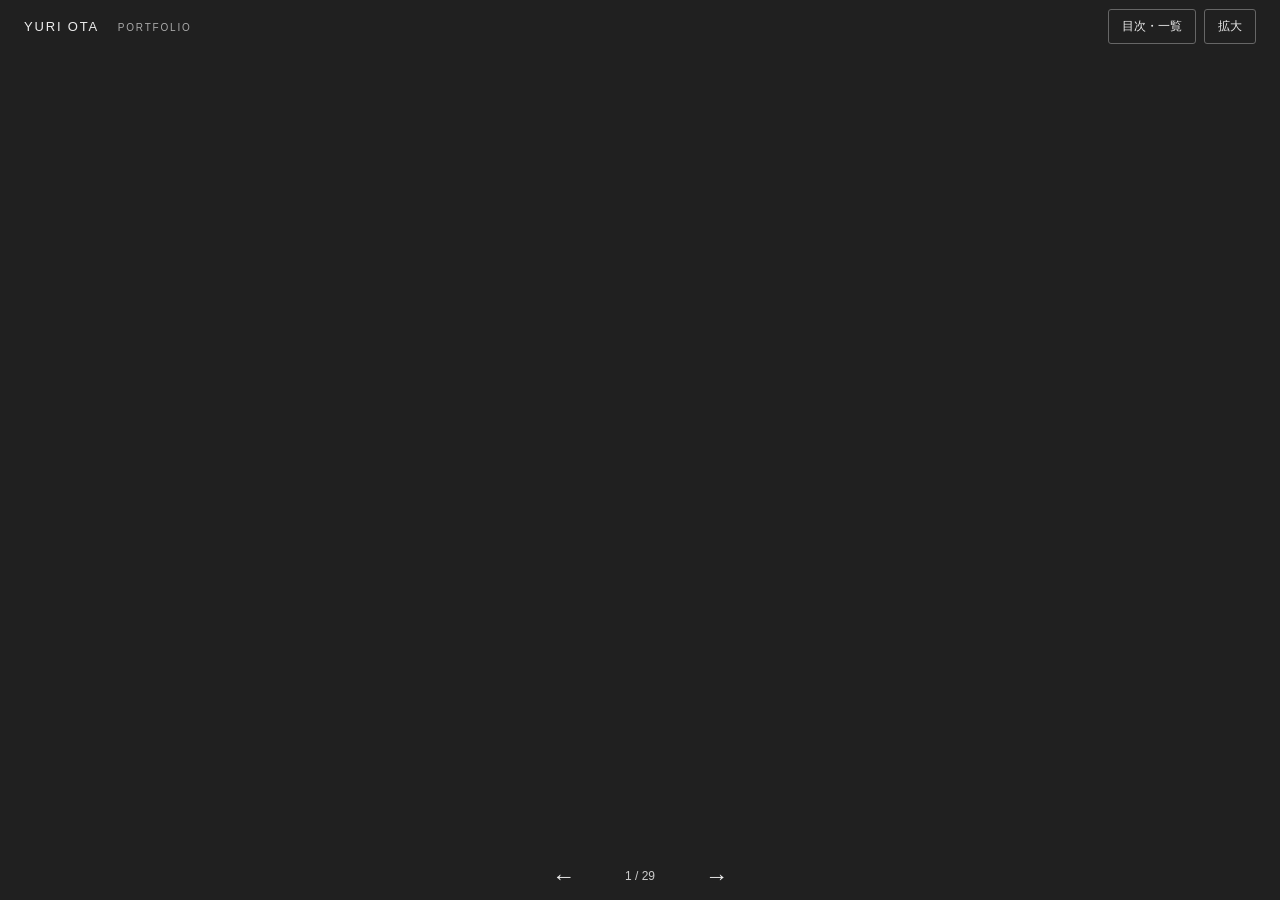
==== commit 1008387c: "Add files via upload" ====
--- a/index.html
+++ b/index.html
@@ -1,246 +1,5 @@
-<!DOCTYPE html>
-<html lang="ja">
-<head>
-  <meta charset="UTF-8">
-  <meta name="viewport" content="width=device-width, initial-scale=1.0, viewport-fit=cover">
-  <title>待ち時間で創作する</title>
-  <link rel="stylesheet" href="./style.css">
-</head>
-<body>
-<main class="app">
-
-  <!-- 進捗バー：画面2以降に表示 -->
-  <div id="questionProgress" class="question-progress" aria-label="質問の進捗">
-    <div id="step1" class="question-step">第１問</div>
-    <div id="step2" class="question-step">第２問</div>
-    <div id="step3" class="question-step">第３問</div>
-    <div id="step4" class="question-step">第４問</div>
-    <div id="step5" class="question-step">タイトル</div>
-    <div id="step6" class="question-step">名前</div>
-  </div>
-
-  <!-- 画面1：説明ページ -->
-  <section id="screen0" class="screen active">
-    <div class="screen-inner intro-screen">
-      <div class="intro-frame">
-        <div class="intro-hero" aria-label="遊び方の説明">
-          <div class="intro-arc" aria-hidden="true"></div>
-          <div class="intro-guide-copy">
-            <h1>これは<br>待ち時間で簡単な<br>物語を創作できるツールです。<br></h1>
-            <p>質問に答えながらストーリーを作るゲームです。<br>一人で遊ぶことも二人で交代しながら<br>遊ぶこともできます。</p>
-          </div>
-          <div class="intro-illustration">
-            <img id="friendsIllustration" src="./Webうさぎ2.PNG" alt="一人と二人で遊ぶイラスト">
-          </div>
-        </div>
-
-        <button type="button" id="introStartButton" class="button primary intro-start">はじめる</button>
-      </div>
-    </div>
-  </section>
-
-  <!-- 画面2：お題の難易度を選択 -->
-  <section id="screen1" class="screen">
-    <div class="screen-inner start-screen">
-      <h1>どちらのお題で<br>物語をつくりますか？</h1>
-
-      <div class="choice-list">
-        <button type="button" class="choice-button" data-mode="normal">
-          <span class="button-title">かんたん</span>
-          <span class="button-note">日常で使う単語で出題されます</span>
-        </button>
-
-        <button type="button" class="choice-button" data-mode="difficult">
-          <span class="button-title">むずかしい</span>
-          <span class="button-note">日常では使わない単語で出題されます<br>挑戦したいときにおすすめです</span>
-        </button>
-      </div>
-      <img class="selection-rabbit" src="./Webうさぎ12.PNG" alt="スマートフォンを持つウサギ">
-    </div>
-  </section>
-
-  <!-- 画面3：お題を決める -->
-  <section id="screen2" class="screen">
-    <div class="screen-inner">
-      <div class="screen2-body">
-        <h2>ジャンルは<span id="genre2Text"></span>で<br>この3つを必ず登場させてください</h2>
-
-        <div class="word-list">
-          <div class="word-card"><div class="word-label">登場人物</div><div id="person2" class="word-value"></div></div>
-          <div class="word-card"><div class="word-label">もの・場所</div><div id="place2" class="word-value"></div></div>
-          <div class="word-card"><div class="word-label">できごと</div><div id="event2" class="word-value"></div></div>
-        </div>
-
-        <img class="selection-rabbit" src="./Webうさぎ12.PNG" alt="スマートフォンを持つウサギ">
-
-        <div class="button-row">
-          <button type="button" id="redrawButton" class="button secondary">引き直す</button>
-          <button type="button" id="startButton" class="button primary">はじめる</button>
-        </div>
-      </div>
-    </div>
-  </section>
-
-  <!-- 第1問 -->
-  <section id="screen3" class="screen">
-    <div class="screen-inner question-inner">
-      <p id="genreInstruction3" class="genre-instruction">ジャンルは<span></span>でこの3つを必ず登場させてください。</p>
-      <div class="keyword-tracker" aria-label="使用するお題">
-        <div id="keywordPerson3" class="keyword-card">
-          <div class="keyword-label">登場人物</div>
-          <div class="keyword-value"></div>
-        </div>
-        <div id="keywordPlace3" class="keyword-card">
-          <div class="keyword-label">もの・場所</div>
-          <div class="keyword-value"></div>
-        </div>
-        <div id="keywordEvent3" class="keyword-card">
-          <div class="keyword-label">できごと</div>
-          <div class="keyword-value"></div>
-        </div>
-      </div>
-      <div class="question-content">
-        <h2>この物語の主人公は？</h2>
-        <input id="heroInput" class="text-input" type="text" maxlength="40" autocomplete="off">
-        <button type="button" id="next3" class="button primary full">次へ</button>
-      </div>
-    </div>
-  </section>
-
-  <!-- 第2問 -->
-  <section id="screen4" class="screen">
-    <div class="screen-inner question-inner">
-      <p id="genreInstruction4" class="genre-instruction">ジャンルは<span></span>でこの3つを必ず登場させてください。</p>
-      <div class="keyword-tracker" aria-label="使用するお題">
-        <div id="keywordPerson4" class="keyword-card">
-          <div class="keyword-label">登場人物</div>
-          <div class="keyword-value"></div>
-        </div>
-        <div id="keywordPlace4" class="keyword-card">
-          <div class="keyword-label">もの・場所</div>
-          <div class="keyword-value"></div>
-        </div>
-        <div id="keywordEvent4" class="keyword-card">
-          <div class="keyword-label">できごと</div>
-          <div class="keyword-value"></div>
-        </div>
-      </div>
-      <div class="question-content">
-        <div id="previousAnswers4" class="previous-answers" aria-label="これまでの回答"></div>
-        <h2>主人公に、何が起こる？</h2>
-        <textarea id="happeningInput" class="text-input textarea" maxlength="300"></textarea>
-        <p class="hint">物語の「起」の部分です</p>
-        <button type="button" id="next4" class="button primary full">次へ</button>
-      </div>
-    </div>
-  </section>
-
-  <!-- 第3問 -->
-  <section id="screen5" class="screen">
-    <div class="screen-inner question-inner">
-      <p id="genreInstruction5" class="genre-instruction">ジャンルは<span></span>でこの3つを必ず登場させてください。</p>
-      <div class="keyword-tracker" aria-label="使用するお題">
-        <div id="keywordPerson5" class="keyword-card">
-          <div class="keyword-label">登場人物</div>
-          <div class="keyword-value"></div>
-        </div>
-        <div id="keywordPlace5" class="keyword-card">
-          <div class="keyword-label">もの・場所</div>
-          <div class="keyword-value"></div>
-        </div>
-        <div id="keywordEvent5" class="keyword-card">
-          <div class="keyword-label">できごと</div>
-          <div class="keyword-value"></div>
-        </div>
-      </div>
-      <div class="question-content">
-        <div id="previousAnswers5" class="previous-answers" aria-label="これまでの回答"></div>
-        <h2>そのあと、どうなる？</h2>
-        <textarea id="afterInput" class="text-input textarea" maxlength="300"></textarea>
-        <p class="hint">物語の「承」「転」の部分です</p>
-        <button type="button" id="next5" class="button primary full">次へ</button>
-      </div>
-    </div>
-  </section>
-
-  <!-- 第4問 -->
-  <section id="screen6" class="screen">
-    <div class="screen-inner question-inner">
-      <p id="genreInstruction6" class="genre-instruction">ジャンルは<span></span>でこの3つを必ず登場させてください。</p>
-      <div class="keyword-tracker" aria-label="使用するお題">
-        <div id="keywordPerson6" class="keyword-card">
-          <div class="keyword-label">登場人物</div>
-          <div class="keyword-value"></div>
-        </div>
-        <div id="keywordPlace6" class="keyword-card">
-          <div class="keyword-label">もの・場所</div>
-          <div class="keyword-value"></div>
-        </div>
-        <div id="keywordEvent6" class="keyword-card">
-          <div class="keyword-label">できごと</div>
-          <div class="keyword-value"></div>
-        </div>
-      </div>
-      <div class="question-content">
-        <div id="previousAnswers6" class="previous-answers" aria-label="これまでの回答"></div>
-        <h2>この物語を、一言で終わらせてください</h2>
-        <input id="endingInput" class="text-input" type="text" maxlength="120">
-        <p class="hint">物語の「結」の部分です</p>
-        <p id="keywordError" class="keyword-error" aria-live="polite"></p>
-        <button type="button" id="next6" class="button primary full">次へ</button>
-      </div>
-    </div>
-  </section>
-
-  <!-- 第5問：タイトル -->
-  <section id="screen7" class="screen">
-    <div class="screen-inner question-inner extra-question">
-      <img class="extra-question-rabbit" src="./Webうさぎ.PNG" alt="考えながらスマートフォンを使うウサギ">
-      <div class="question-content">
-        <h2>この物語に<br>タイトルをつけるとしたら？</h2>
-        <p class="question-description">物語のタイトルを教えてください。</p>
-        <input id="titleInput" class="text-input" type="text" maxlength="40" autocomplete="off" placeholder="ここにタイトルを入力してください">
-        <button type="button" id="next7" class="button primary full">次へ</button>
-      </div>
-    </div>
-  </section>
-
-  <!-- 第6問：名前 -->
-  <section id="screen8" class="screen">
-    <div class="screen-inner question-inner extra-question">
-      <img class="extra-question-rabbit" src="./Webうさぎ.PNG" alt="考えながらスマートフォンを使うウサギ">
-      <div class="question-content">
-        <h2>あなたの名前を<br>教えてください</h2>
-        <p class="question-description">本の著者として表示する名前を教えてください。</p>
-        <input id="authorInput" class="text-input" type="text" maxlength="30" autocomplete="off" placeholder="ここに名前を入力してください">
-        <button type="button" id="finishButton" class="button primary full">完成する</button>
-      </div>
-    </div>
-  </section>
-
-  <!-- 完成画面：本の表紙 -->
-  <section id="screen9" class="screen">
-    <div class="screen-inner final-screen">
-      <h1>あなたの本が出版されました。</h1>
-      <div class="book-cover" id="bookCover">
-        <img id="finalCoverImage" class="book-cover-image" src="./ホラー表紙.JPG" alt="完成した本の表紙">
-        <div class="book-cover-top">
-          <div id="finalTitle" class="book-title"></div>
-          <div id="finalAuthor" class="book-author"></div>
-        </div>
-        <div class="book-band">
-          <p id="finalStorySummary" class="book-summary"></p>
-          <p id="finalTagline" class="book-tagline"></p>
-        </div>
-      </div>
-      <div class="final-actions">
-        <button type="button" id="shareButton" class="button secondary">共有する</button>
-        <button type="button" id="restartButton" class="button primary">もう一度</button>
-      </div>
-    </div>
-  </section>
-</main>
-
-<script src="./script.js" defer></script>
-</body>
-</html>
+<!doctype html>
+<html lang="ja"><head><meta charset="utf-8"><meta name="viewport" content="width=device-width,initial-scale=1,viewport-fit=cover"><meta name="description" content="太田結梨のポートフォリオ。Web作品、学園祭展示、デッサン、平面構成を紹介します。"><title>YURI OTA — PORTFOLIO</title><link rel="stylesheet" href="style.css"></head>
+<body><header><a class="brand" href="#page-1">YURI OTA <span>PORTFOLIO</span></a><nav aria-label="閲覧操作"><button id="indexButton" aria-haspopup="dialog">目次・一覧</button><button id="zoomButton">拡大</button></nav></header><main id="pages" aria-label="ポートフォリオ"></main><footer><button id="prev" aria-label="前のページ">←</button><span id="count" aria-live="polite">1 / 29</span><button id="next" aria-label="次のページ">→</button></footer>
+<dialog id="indexDialog"><div class="dialoghead"><h1>目次・ページ一覧</h1><button class="close" aria-label="一覧を閉じる">閉じる ✕</button></div><nav id="chapters" aria-label="作品の目次"></nav><div id="thumbs"></div></dialog>
+<dialog id="zoomDialog"><div class="dialoghead"><span id="zoomLabel">ページ拡大</span><button class="close">閉じる ✕</button></div><p class="zoomHint">ピンチ操作、または横スクロールで細部を確認できます。</p><div id="zoomContent"></div></dialog><noscript>このポートフォリオの閲覧にはJavaScriptを有効にしてください。</noscript><script src="assets/pages.js"></script><script src="script.js"></script></body></html>
--- a/style.css
+++ b/style.css
@@ -1,2621 +1,3 @@
-/* =========================================================
-   色や文字の大きさを変更したい場合は、このファイルを変更します。
-   ========================================================= */
-:root {
-  --bg: #ffffff;
-  --text: #20242a;
-  --muted: #7a818a;
-  --line: #d8dde3;
-  --line-dark: #aeb6bf;
-  --blue: #246bce;       /* 進捗バーの青 */
-  --button: #20242a;
-  --danger: #c93b3b;
-}
+*{box-sizing:border-box}html{background:#202020;color:#ececec;font-family:-apple-system,BlinkMacSystemFont,"Hiragino Kaku Gothic ProN","Yu Gothic",sans-serif}body{margin:0}button,a{-webkit-tap-highlight-color:transparent}button{font:inherit;color:inherit;cursor:pointer;background:transparent;border:1px solid #666;border-radius:3px;padding:8px 13px}button:hover{background:#444}button:disabled{opacity:.3;cursor:default}a:focus-visible,button:focus-visible,video:focus-visible{outline:3px solid #78c4ff;outline-offset:3px}header{height:52px;display:flex;align-items:center;justify-content:space-between;padding:0 24px;gap:12px;background:#202020}header nav{display:flex;gap:8px}header button{font-size:12px}.brand{color:inherit;text-decoration:none;font-size:13px;letter-spacing:.14em}.brand span{color:#aaa;font-size:10px;margin-left:14px}main{height:calc(100dvh - 100px);height:calc(100vh - 100px);display:flex;align-items:center;justify-content:center;padding:0 18px} @supports(height:100dvh){main{height:calc(100dvh - 100px)}}.page{width:min(100%,calc((100vh - 100px)*16/9));position:relative;aspect-ratio:16/9;display:none;flex-shrink:0;background:#515151;overflow:hidden}@supports(height:100dvh){.page{width:min(100%,calc((100dvh - 100px)*16/9))}}.page.active{display:block}.slide{display:block;width:100%;height:100%}.overlay{position:absolute}.page video{object-fit:contain;background:transparent;max-width:100%}.hotspot{display:block;border:0;color:transparent}.hotspot:hover{box-shadow:inset 0 0 0 2px #78c4ff;background:#ffffff08}.mobileZoom{display:none}.sr-only{position:absolute;width:1px;height:1px;padding:0;overflow:hidden;clip:rect(0,0,0,0);white-space:nowrap}footer{height:48px;display:flex;align-items:center;justify-content:center;gap:20px}footer button{border:0;font-size:23px;padding:2px 18px}#count{font-size:12px;font-variant-numeric:tabular-nums;color:#ccc;min-width:54px;text-align:center}dialog{color:#eee;background:#252525;border:1px solid #666;border-radius:5px;padding:20px;max-width:calc(100vw - 24px);max-height:90vh;width:1050px}dialog::backdrop{background:#000b}.dialoghead{display:flex;align-items:center;justify-content:space-between;gap:16px;margin-bottom:18px}.dialoghead h1{font-size:17px;margin:0}.dialoghead button{font-size:12px}#chapters{display:flex;flex-wrap:wrap;gap:8px;margin-bottom:20px}#chapters button{font-size:12px}#thumbs{display:grid;grid-template-columns:repeat(4,minmax(0,1fr));gap:14px}#thumbs button{padding:0;border:1px solid #555;text-align:left;overflow:hidden}#thumbs img{display:block;width:100%;aspect-ratio:16/9}#thumbs span{display:block;padding:8px;font-size:11px;overflow:hidden;text-overflow:ellipsis;white-space:nowrap}#thumbs button[aria-current=true]{border-color:#78c4ff}#zoomDialog{width:calc(100vw - 24px);height:calc(100dvh - 24px);max-height:none}#zoomContent{overflow:auto;height:calc(100% - 85px);-webkit-overflow-scrolling:touch}#zoomContent .page{display:block;width:max(1400px,100%);max-width:none}.zoomHint{font-size:12px;color:#bbb;margin:0 0 14px}body.modal-open{overflow:hidden}@media(max-width:760px),(max-height:480px) and (pointer:coarse){header{position:sticky;top:0;z-index:10;height:52px;padding:0 12px}.brand{font-size:11px}.brand span{display:none}main{height:auto;display:block;padding:8px 8px 60px}.page,.page.active{display:block;width:100%;margin:0 0 36px;overflow:visible;scroll-margin-top:60px}.mobileZoom{display:block;position:absolute;right:0;top:100%;font-size:10px;padding:3px 8px;margin-top:4px;border:0;color:#ccc}footer{position:fixed;bottom:0;width:100%;background:#202020f0;z-index:10;padding-bottom:env(safe-area-inset-bottom);height:calc(48px + env(safe-area-inset-bottom))}#thumbs{grid-template-columns:repeat(2,minmax(0,1fr))}dialog{padding:14px}#zoomContent .page{width:1400px;margin:0}#zoomContent .mobileZoom{display:none}.hotspot:hover{background:transparent}}
 
-* { box-sizing: border-box; }
-html, body { margin: 0; min-height: 100%; background: var(--bg); }
-body {
-  color: var(--text);
-  font-family: -apple-system, BlinkMacSystemFont, "Hiragino Kaku Gothic ProN",
-    "Yu Gothic", "Noto Sans JP", Meiryo, sans-serif;
-  -webkit-text-size-adjust: 100%;
-}
-button, input, textarea { font: inherit; }
-button { -webkit-tap-highlight-color: transparent; }
-
-.app { min-height: 100vh; background: var(--bg); }
-
-
-/* 4分割の質問進捗バー */
-.question-progress {
-  display: none;
-  position: fixed; top: 0; left: 0; z-index: 25;
-  width: 100%; height: 34px;
-  padding: 0;
-  background: transparent;
-  grid-template-columns: repeat(4, 1fr);
-}
-.question-progress.visible { display: grid; }
-.question-step {
-  position: relative;
-  display: flex; align-items: center; justify-content: center;
-  min-width: 0; min-height: 34px;
-  margin: 0;
-  padding: 0 8px 0 12px;
-  color: #ffffff;
-  background: #b6bcc3;
-  border: 0;
-  font-size: clamp(8px, 2.15vw, 11px);
-  font-weight: 700;
-  letter-spacing: .02em;
-  clip-path: polygon(0 0, calc(100% - 9px) 0, 100% 50%, calc(100% - 9px) 100%, 0 100%, 9px 50%);
-}
-.question-step:first-child {
-  padding-left: 8px;
-  clip-path: polygon(0 0, calc(100% - 9px) 0, 100% 50%, calc(100% - 9px) 100%, 0 100%);
-}
-.question-step:last-child {
-  padding-right: 8px;
-  clip-path: polygon(0 0, 100% 0, 100% 100%, 0 100%, 9px 50%);
-}
-.question-step.done { background: var(--blue); }
-
-.screen { display: none; min-height: 100vh; }
-.screen.active { display: block; }
-.screen-inner { width: min(100% - 34px, 620px); margin: 0 auto; padding: 70px 0 55px; }
-
-/* 説明ページ */
-.intro-screen {
-  min-height: 100vh;
-  display: flex;
-  align-items: center;
-  padding-top: 34px;
-  padding-bottom: 34px;
-}
-.intro-frame { width: 100%; }
-.intro-frame h1 {
-  margin: 0 0 72px;
-  text-align: center;
-  font-size: clamp(28px, 4.3vw, 42px);
-  line-height: 1.58;
-  letter-spacing: -.05em;
-}
-.intro-example-grid {
-  display: grid;
-  grid-template-columns: minmax(0, 1fr) minmax(0, 1fr);
-  gap: clamp(34px, 7vw, 78px);
-  align-items: end;
-  margin: 0 auto 54px;
-  width: min(100%, 900px);
-}
-.intro-example-card {
-  position: relative;
-  min-width: 0;
-  min-height: 310px;
-  display: flex;
-  flex-direction: column;
-  justify-content: flex-start;
-  isolation: isolate;
-}
-.intro-border {
-  position: absolute;
-  z-index: 0;
-  top: 0;
-  left: 0;
-  width: 100%;
-  height: auto;
-  pointer-events: none;
-  user-select: none;
-  -webkit-user-drag: none;
-}
-.intro-border-left {
-  width: 100%;
-  transform: translate(-2%, -3%);
-}
-.intro-border-right {
-  width: 108%;
-  left: -4%;
-  transform: translateY(-1%);
-}
-.intro-card-copy {
-  position: relative;
-  z-index: 1;
-  min-height: 172px;
-  padding: 54px 18px 14px;
-  border: 0;
-  text-align: center;
-}
-.intro-card-copy::after { content: none; }
-.intro-card-title {
-  position: relative;
-  z-index: 1;
-  margin-bottom: 26px;
-  font-size: clamp(19px, 2.7vw, 25px);
-  font-weight: 700;
-}
-.intro-example-card p {
-  position: relative;
-  z-index: 1;
-  margin: 0;
-  font-size: clamp(14px, 2.05vw, 17px);
-  line-height: 1.95;
-}
-.intro-illustration {
-  position: relative;
-  z-index: 2;
-  height: 190px;
-  margin-top: 2px;
-  display: flex;
-  align-items: end;
-  justify-content: center;
-}
-.intro-illustration img {
-  display: block;
-  width: min(100%, 300px);
-  max-height: 190px;
-  object-fit: contain;
-  object-position: center bottom;
-  user-select: none;
-  -webkit-user-drag: none;
-}
-.intro-start {
-  display: block;
-  width: min(100%, 500px);
-  min-height: 67px;
-  margin: 0 auto;
-  font-size: 20px;
-}
-
-/* 難易度選択 */
-.start-screen {
-  min-height: 100vh; display: flex; flex-direction: column; justify-content: center;
-  padding-top: 30px;
-}
-.start-screen h1 {
-  margin: 0 0 50px; text-align: center;
-  font-size: clamp(27px, 7vw, 38px); line-height: 1.55; letter-spacing: -.04em;
-}
-.choice-list { display: grid; gap: 42px; }
-.choice-button {
-  width: min(100%, 330px); margin: 0 auto; padding: 18px 18px 12px;
-  background: #fff; border: 1.5px solid #333; border-radius: 2px;
-  color: var(--text); text-align: center; cursor: pointer;
-}
-.choice-button:active, .button:active { transform: translateY(1px); }
-.button-title { display: block; font-size: 24px; font-weight: 700; }
-.button-note { display: block; margin-top: 9px; color: var(--muted); font-size: 13px; line-height: 1.7; }
-
-/* 共通 */
-
-/* 画面3〜6のお題表示。
-   使用済みになったお題には .used が付き、グレーで塗りつぶされます。 */
-.keyword-tracker {
-  width: min(100%, 470px);
-  margin: 34px auto 0;
-  display: grid;
-  gap: 14px;
-}
-.keyword-card {
-  min-height: 88px;
-  padding: 15px 18px;
-  border: 1px solid var(--line-dark);
-  border-radius: 2px;
-  background: #fff;
-  text-align: center;
-  transition: background .15s ease, color .15s ease;
-}
-.keyword-card.used {
-  background: #b6bcc3;
-}
-.keyword-label {
-  margin-bottom: 7px;
-  color: var(--muted);
-  font-size: 12px;
-}
-.keyword-value {
-  min-height: 28px;
-  color: var(--text);
-  font-size: 23px;
-  font-weight: 700;
-  overflow-wrap: anywhere;
-}
-
-.screen2-body, .question-content { width: min(100%, 470px); margin: 0 auto; }
-.screen2-body { padding-top: 74px; }
-.screen2-body h2, .question-content h2 {
-  margin: 0 0 30px; text-align: center;
-  font-size: clamp(22px, 5.7vw, 30px); line-height: 1.55; letter-spacing: -.04em;
-}
-.word-list { display: grid; gap: 14px; margin-bottom: 36px; }
-.word-card { padding: 17px 18px; border: 1px solid var(--line-dark); border-radius: 2px; text-align: center; }
-.word-label { margin-bottom: 8px; color: var(--muted); font-size: 12px; }
-.word-value { min-height: 29px; font-size: 23px; font-weight: 700; }
-
-.button-row { display: grid; grid-template-columns: 1fr 1fr; gap: 12px; }
-.button {
-  min-height: 54px; border-radius: 3px; border: 1px solid var(--text);
-  cursor: pointer; font-size: 17px; font-weight: 700;
-}
-.button.primary { color: #fff; background: var(--button); border-color: var(--button); }
-.button.secondary { color: var(--text); background: #fff; border-color: #7d858e; }
-
-.question-inner { padding-top: 82px; }
-.genre-instruction {
-  width: min(100%, 470px);
-  margin: 0 auto 18px;
-  text-align: center;
-  color: var(--text);
-  font-size: 16px;
-  font-weight: 700;
-  line-height: 1.45;
-  letter-spacing: -.03em;
-}
-.question-content { padding-top: 82px; }
-.question-content h2 { margin-bottom: 36px; }
-.text-input {
-  display: block; width: 100%; min-height: 62px; padding: 14px 15px;
-  color: var(--text); background: #fff; border: 1px solid #8e969e;
-  border-radius: 3px; outline: none; font-size: 18px;
-}
-.text-input:focus { border-color: var(--blue); box-shadow: 0 0 0 3px rgba(36,107,206,.12); }
-.text-input.invalid { border: 2px solid var(--danger); box-shadow: none; }
-.textarea { min-height: 125px; resize: vertical; line-height: 1.7; }
-.context-block { margin-bottom: 25px; }
-.context-label { margin-bottom: 6px; color: var(--muted); font-size: 13px; font-weight: 700; }
-.context-value { font-size: 21px; font-weight: 700; line-height: 1.6; overflow-wrap: anywhere; }
-.hint { margin: 10px 0 0; color: var(--muted); text-align: center; font-size: 13px; }
-.keyword-error {
-  min-height: 20px;
-  margin: 12px 0 -8px;
-  color: var(--danger);
-  text-align: center;
-  font-size: 13px;
-  font-weight: 700;
-}
-.full { width: 100%; margin-top: 25px; }
-
-/* 完成画面 */
-.final-screen {
-  width: min(100% - 28px, 760px);
-  padding-top: 42px;
-  padding-bottom: 46px;
-}
-
-.final-screen h1 {
-  margin: 0 0 28px;
-  text-align: center;
-  font-size: clamp(28px, 7vw, 42px);
-  line-height: 1.35;
-  letter-spacing: -.05em;
-}
-
-.final-genre {
-  margin-bottom: 28px;
-  text-align: center;
-  color: var(--text);
-}
-
-.final-genre span {
-  font-size: clamp(20px, 4.5vw, 28px);
-  font-weight: 700;
-}
-
-.final-genre strong {
-  font-size: clamp(20px, 4.5vw, 28px);
-  font-weight: 700;
-}
-
-.final-story-card {
-  position: relative;
-  width: min(100%, 610px);
-  margin: 0 auto;
-  overflow: hidden;
-}
-
-.final-genre-background {
-  display: block;
-  width: 100%;
-  height: auto;
-}
-
-.final-story-content {
-  position: absolute;
-  inset: 0;
-  display: flex;
-  flex-direction: column;
-  align-items: center;
-  justify-content: center;
-  padding: 10% 10%;
-  box-sizing: border-box;
-}
-
-.final-story-text {
-  width: 100%;
-  min-height: 14%;
-  display: flex;
-  align-items: center;
-  justify-content: center;
-  text-align: center;
-  color: #111;
-  font-size: clamp(15px, 3.2vw, 24px);
-  font-weight: 500;
-  line-height: 1.65;
-  overflow-wrap: anywhere;
-  word-break: break-word;
-}
-
-.final-actions {
-  width: min(100%, 610px);
-  margin: 28px auto 0;
-}
-
-.final-actions .button {
-  width: 100%;
-  min-height: 60px;
-  font-size: clamp(18px, 4vw, 24px);
-}
-
-@media (min-width: 700px) {
-  .screen-inner { padding-top: 88px; }
-  .question-content { padding-top: 92px; }
-  .screen2-body { padding-top: 90px; }
-}
-
-@media (max-width: 620px) {
-  .intro-screen { align-items: flex-start; }
-  .intro-frame h1 { margin-bottom: 44px; }
-  .intro-example-grid {
-    grid-template-columns: 1fr;
-    gap: 34px;
-    width: min(100%, 390px);
-    margin-bottom: 40px;
-  }
-  .intro-example-card { min-height: 290px; }
-  .intro-card-copy { min-height: 155px; padding-top: 48px; }
-  .intro-card-title { margin-bottom: 16px; }
-  .intro-illustration { height: 175px; }
-  .intro-illustration img { max-height: 175px; width: min(100%, 320px); }
-  .intro-start { min-height: 60px; }
-}
-
-@media (max-width: 420px) {
-  .intro-example-card { min-height: 270px; }
-  .intro-card-copy { padding-top: 43px; }
-}
-
-@media (max-width: 420px) {
-  .screen-inner { width: min(100% - 28px, 620px); }
-  .genre-instruction { margin-bottom: 14px; font-size: 14px; }
-  .question-content { padding-top: 70px; }
-  .question-step { font-size: 14px; }
-}
-
-/* ============================================================
-   追加：タイトル・著者入力と本の表紙風の完成画面
-   ============================================================ */
-.question-description {
-  margin: -12px 0 24px;
-  color: var(--muted);
-  text-align: center;
-  font-size: 15px;
-  line-height: 1.7;
-}
-.extra-question .question-content { padding-top: 110px; }
-
-/* 6段階になった進捗バー */
-.question-progress { grid-template-columns: repeat(6, minmax(0, 1fr)); }
-.question-step {
-  font-size: clamp(10px, 2.4vw, 17px);
-  padding-left: 14px;
-  padding-right: 10px;
-}
-.question-step:first-child { padding-left: 8px; }
-.question-step:last-child { padding-right: 8px; }
-
-/* 本の表紙 */
-.book-cover {
-  position: relative;
-  width: min(100%, 560px);
-  aspect-ratio: 3 / 4;
-  margin: 30px auto 0;
-  overflow: hidden;
-  background: #fff;
-  box-shadow: 12px 16px 24px rgba(0, 0, 0, .28), 2px 3px 5px rgba(0, 0, 0, .18);
-}
-.book-cover-image {
-  position: absolute;
-  inset: 0;
-  width: 100%;
-  height: 100%;
-  object-fit: cover;
-}
-.book-cover-top {
-  position: absolute;
-  inset: 0 0 33.333% 0;
-  display: flex;
-  flex-direction: column;
-  align-items: center;
-  justify-content: center;
-  padding: 9% 12%;
-  color: #fff;
-  text-align: center;
-  text-shadow: 0 2px 4px rgba(0,0,0,.65);
-}
-.book-title {
-  max-width: 100%;
-  font-size: clamp(28px, 6vw, 48px);
-  font-weight: 800;
-  line-height: 1.35;
-  overflow-wrap: anywhere;
-  word-break: break-word;
-}
-.book-author {
-  display: flex;
-  flex-direction: column;
-  gap: 5px;
-  margin-top: 28px;
-  font-size: clamp(13px, 2.8vw, 18px);
-}
-.book-author strong { font-size: clamp(18px, 3.8vw, 27px); }
-.book-band {
-  position: absolute;
-  inset: 66.667% 0 0 0;
-  overflow: hidden;
-  display: flex;
-  align-items: center;
-  justify-content: center;
-  padding: 8% 9%;
-  box-sizing: border-box;
-}
-.book-band img {
-  position: absolute;
-  inset: 0;
-  width: 100%;
-  height: 100%;
-  object-fit: cover;
-}
-.book-band p {
-  position: relative;
-  z-index: 1;
-  margin: 0;
-  color: #fff;
-  font-size: clamp(12px, 2.5vw, 19px);
-  font-weight: 700;
-  line-height: 1.65;
-  text-align: left;
-  overflow-wrap: anywhere;
-  word-break: break-word;
-  text-shadow: 0 1px 2px rgba(0,0,0,.45);
-}
-
-@media (max-width: 420px) {
-  .question-step { font-size: 9px; padding-left: 8px; padding-right: 5px; }
-  .question-step:first-child, .question-step:last-child { padding-left: 5px; padding-right: 5px; }
-  .book-cover { width: min(100%, 360px); }
-  .book-cover-top { padding-left: 10%; padding-right: 10%; }
-  .book-band { padding: 7% 8%; }
-  .book-band p { font-size: 11px; }
-}
-
-/* ============================================================
-   最終ページ：ジャンル別の本の表紙
-   帯は画像ではなく、ジャンルごとの単色で表示します。
-   ============================================================ */
-.final-screen h1 {
-  margin-bottom: 30px;
-}
-
-.book-cover {
-  position: relative;
-  width: min(100%, 560px);
-  aspect-ratio: 3 / 4;
-  margin: 0 auto;
-  overflow: hidden;
-  background: #fff;
-  box-shadow: 12px 16px 24px rgba(0, 0, 0, .28), 2px 3px 5px rgba(0, 0, 0, .18);
-}
-
-.book-cover-image {
-  position: absolute;
-  inset: 0;
-  width: 100%;
-  height: 100%;
-  object-fit: cover;
-}
-
-.book-cover-top {
-  position: absolute;
-  inset: 0 0 33.333% 0;
-  padding: 6%;
-  box-sizing: border-box;
-  color: #fff;
-  text-shadow: 0 2px 4px rgba(0,0,0,.55);
-}
-
-.book-title,
-.book-author {
-  position: absolute;
-  margin: 0;
-  font-weight: 800;
-  line-height: 1.15;
-  writing-mode: vertical-rl;
-  text-orientation: upright;
-  overflow-wrap: anywhere;
-  word-break: break-word;
-}
-
-.book-title {
-  font-size: clamp(30px, 7vw, 56px);
-  text-align: start;
-}
-
-.book-author {
-  font-size: clamp(18px, 4vw, 30px);
-  font-weight: 700;
-}
-
-/* SF：タイトル右上、著者左下 */
-.book-cover[data-genre="SF"] .book-title {
-  top: 7%;
-  right: 8%;
-  color: #fff;
-}
-.book-cover[data-genre="SF"] .book-author {
-  left: 8%;
-  bottom: 7%;
-  color: #fff;
-}
-
-/* ミステリー：緑の文字、タイトル右上、著者左下 */
-.book-cover[data-genre="ミステリー"] .book-title {
-  top: 7%;
-  right: 8%;
-  color: #168b22;
-  text-shadow: none;
-}
-.book-cover[data-genre="ミステリー"] .book-author {
-  left: 8%;
-  bottom: 7%;
-  color: #168b22;
-  text-shadow: none;
-}
-
-/* コメディ：緑の文字、右上。2列になった場合も頭揃え */
-.book-cover[data-genre="コメディ"] .book-title {
-  top: 8%;
-  right: 8%;
-  color: #3d8d18;
-  text-shadow: none;
-  text-align: start;
-}
-.book-cover[data-genre="コメディ"] .book-author {
-  top: 8%;
-  right: 29%;
-  color: #3d8d18;
-  text-shadow: none;
-}
-
-/* 恋愛：タイトル中央、著者も中央で下揃え */
-.book-cover[data-genre="恋愛"] .book-title {
-  top: 8%;
-  left: 50%;
-  transform: translateX(-50%);
-  color: #fff;
-}
-.book-cover[data-genre="恋愛"] .book-author {
-  left: 50%;
-  bottom: 7%;
-  transform: translateX(-50%);
-  color: #fff;
-}
-
-/* ホラー：タイトル中央、著者は左側で頭揃え */
-.book-cover[data-genre="ホラー"] .book-title {
-  top: 8%;
-  left: 50%;
-  transform: translateX(-50%);
-  color: #fff;
-}
-.book-cover[data-genre="ホラー"] .book-author {
-  top: 12%;
-  left: 8%;
-  color: #fff;
-}
-
-.book-band {
-  position: absolute;
-  inset: 66.667% 0 0 0;
-  display: flex;
-  flex-direction: column;
-  justify-content: flex-start;
-  align-items: stretch;
-  gap: 3%;
-  padding: 6% 7% 5%;
-  box-sizing: border-box;
-  overflow: hidden;
-}
-
-.book-band p {
-  position: relative;
-  z-index: 1;
-  margin: 0;
-  overflow-wrap: anywhere;
-  word-break: break-word;
-}
-
-.book-summary {
-  flex: 0 0 46%;
-  min-height: 0;
-  font-size: clamp(13px, 2.9vw, 21px);
-  font-weight: 700;
-  line-height: 1.35;
-  text-align: left;
-  overflow: hidden;
-}
-
-.book-tagline {
-  flex: 1 1 auto;
-  min-height: 0;
-  display: flex;
-  align-items: center;
-  justify-content: center;
-  font-size: clamp(17px, 3.6vw, 30px);
-  font-weight: 900;
-  line-height: 1.28;
-  text-align: center;
-  white-space: pre-line;
-  overflow: hidden;
-}
-
-.book-cover[data-genre="SF"] .book-band { background: #fff; color: #222; }
-.book-cover[data-genre="SF"] .book-tagline { color: #111; }
-
-.book-cover[data-genre="ホラー"] .book-band { background: #e71919; color: #fff; }
-.book-cover[data-genre="ホラー"] .book-tagline { color: #fff; }
-
-.book-cover[data-genre="恋愛"] .book-band { background: #BF436B; color: #fff; }
-.book-cover[data-genre="恋愛"] .book-tagline { color: #e51c23; }
-
-.book-cover[data-genre="コメディ"] .book-band { background: #ff9b43; color: #222; }
-.book-cover[data-genre="コメディ"] .book-tagline { color: #e51c23; }
-
-/* ミステリー */
-.book-cover[data-genre="ミステリー"] .book-band { background: #F0B13D; color: #222; }
-.book-cover[data-genre="ミステリー"] .book-tagline { color: #ff3030; }
-
-@media (max-width: 420px) {
-  .book-cover { width: min(100%, 360px); }
-  .book-cover-top { padding: 5%; }
-  .book-summary { font-size: 12px; }
-  .book-tagline { font-size: 15px; }
-}
-
-/* ============================================================
-   最終ページ：SF・恋愛の追加調整
-   ============================================================ */
-
-/* SF：ストーリー本文は #5E5E5E、ドロップシャドウなし */
-.book-cover[data-genre="SF"] .book-summary {
-  color: #5E5E5E;
-  text-shadow: none;
-}
-
-/* 恋愛：著者名をタイトルと同じ高さの左上に配置 */
-.book-cover[data-genre="恋愛"] .book-author {
-  top: 8%;
-  left: 8%;
-  bottom: auto;
-  transform: none;
-}
-
-/* 恋愛：帯色と固定文の文字色 */
-.book-cover[data-genre="恋愛"] .book-band {
-  background: #EB539F;
-}
-.book-cover[data-genre="恋愛"] .book-tagline {
-  color: #fff;
-}
-
-/* ============================================================
-   最終ページ：本の背の丸み表現
-   表紙画像と帯の右端に、約10px幅のグレー系グラデーションを重ねます。
-   右端の黒から左方向へ透明になることで、本の背の曲面を表現します。
-   ============================================================ */
-.book-cover::after {
-  content: "";
-  position: absolute;
-  top: 0;
-  right: 0;
-  width: 10px;
-  height: 100%;
-  pointer-events: none;
-  z-index: 20;
-  background: linear-gradient(
-    to left,
-    rgba(0, 0, 0, 0.58) 0%,
-    rgba(0, 0, 0, 0.38) 28%,
-    rgba(0, 0, 0, 0.16) 62%,
-    rgba(0, 0, 0, 0) 100%
-  );
-  mix-blend-mode: multiply;
-}
-
-
-/* ============================================================
-   1〜4問目：スマホでも1画面に収まる質問レイアウト
-   参考画像に合わせ、1問目のお題は横3列、
-   2〜4問目はこれまでの回答だけを固定枠内に表示します。
-   ============================================================ */
-
-/* 1問目：お題を横並びにする */
-#screen3 .keyword-tracker {
-  width: min(100%, 690px);
-  grid-template-columns: repeat(3, minmax(0, 1fr));
-  gap: 0;
-  margin-top: 28px;
-}
-
-#screen3 .keyword-card {
-  min-height: 108px;
-  padding: 12px 8px;
-  border-radius: 0;
-  border-color: #b8b8b8;
-}
-
-#screen3 .keyword-card + .keyword-card {
-  border-left: 0;
-}
-
-#screen3 .keyword-label {
-  margin-bottom: 10px;
-  font-size: 15px;
-}
-
-#screen3 .keyword-value {
-  font-size: clamp(23px, 4.8vw, 31px);
-}
-
-/*
- * 1問目は「お題 → 余白 → 質問 → 入力 → 次へ」の順で
- * 画面の下側に質問部分を配置します。
- */
-#screen3 .question-inner {
-  height: 100svh;
-  min-height: 0;
-  padding-top: 52px;
-  padding-bottom: 24px;
-  overflow: hidden;
-  display: flex;
-  flex-direction: column;
-}
-
-#screen3 .genre-instruction {
-  flex: 0 0 auto;
-  width: min(100%, 690px);
-  margin-bottom: 0;
-  font-size: clamp(18px, 3.8vw, 27px);
-}
-
-#screen3 .question-content {
-  flex: 0 0 auto;
-  width: min(100%, 816px);
-  padding-top: 0;
-  margin-top: auto;
-}
-
-#screen3 .question-content h2 {
-  margin: 0 0 30px;
-  font-size: clamp(25px, 5.8vw, 38px);
-}
-
-#screen3 .text-input {
-  min-height: 82px;
-  font-size: 20px;
-}
-
-#screen3 .full {
-  min-height: 70px;
-  margin-top: 26px;
-  font-size: 24px;
-}
-
-
-/* 2〜4問目：これまでの回答表示枠 */
-#screen4 .question-inner,
-#screen5 .question-inner,
-#screen6 .question-inner {
-  width: min(100% - 34px, 816px);
-}
-
-#screen4 .keyword-tracker,
-#screen5 .keyword-tracker,
-#screen6 .keyword-tracker {
-  width: min(100%, 690px);
-  grid-template-columns: repeat(3, minmax(0, 1fr));
-  gap: 0;
-  margin-top: 28px;
-}
-
-#screen4 .keyword-card,
-#screen5 .keyword-card,
-#screen6 .keyword-card {
-  min-height: 108px;
-  padding: 12px 8px;
-  border-radius: 0;
-  border-color: #b8b8b8;
-}
-
-#screen4 .keyword-card + .keyword-card,
-#screen5 .keyword-card + .keyword-card,
-#screen6 .keyword-card + .keyword-card {
-  border-left: 0;
-}
-
-#screen4 .keyword-label,
-#screen5 .keyword-label,
-#screen6 .keyword-label {
-  margin-bottom: 10px;
-  font-size: 15px;
-}
-
-#screen4 .keyword-value,
-#screen5 .keyword-value,
-#screen6 .keyword-value {
-  font-size: clamp(23px, 4.8vw, 31px);
-}
-
-/*
- * 赤枠部分に相当する表示欄です。
- * 実際の画面では赤い線を付けず、固定サイズだけを使います。
- */
-.previous-answers {
-  width: 100%;
-  height: 190px;
-  flex: 0 0 190px;
-  padding: 14px 30px;
-  border: 1px solid transparent;
-  box-sizing: border-box;
-  overflow: hidden;
-  display: flex;
-  align-items: flex-start;
-  justify-content: flex-start;
-  color: #111;
-  font-size: 20px;
-  font-weight: 700;
-  line-height: 1.55;
-  overflow-wrap: anywhere;
-  word-break: break-word;
-}
-
-/* 2〜4問目も、質問部分を画面下側へまとめて配置 */
-#screen4 .question-inner,
-#screen5 .question-inner {
-  height: 100svh;
-  min-height: 0;
-  padding-top: 52px;
-  padding-bottom: 24px;
-  overflow: hidden;
-  display: flex;
-  flex-direction: column;
-}
-
-#screen4 .genre-instruction,
-#screen5 .genre-instruction {
-  flex: 0 0 auto;
-  width: min(100%, 690px);
-  margin-bottom: 0;
-  font-size: clamp(18px, 3.8vw, 27px);
-}
-
-#screen4 .keyword-tracker,
-#screen5 .keyword-tracker {
-  flex: 0 0 auto;
-}
-
-#screen4 .question-content,
-#screen5 .question-content {
-  width: 100%;
-  padding-top: 0;
-  margin-top: 16px;
-  display: flex;
-  flex-direction: column;
-  min-height: 0;
-}
-
-#screen4 .previous-answers,
-#screen5 .previous-answers {
-  align-self: center;
-  margin-bottom: 12px;
-}
-
-#screen4 .question-content h2,
-#screen5 .question-content h2 {
-  margin: 0 0 18px;
-  font-size: clamp(25px, 5.8vw, 38px);
-}
-
-#screen4 .textarea,
-#screen5 .textarea {
-  min-height: 105px;
-  height: 105px;
-  resize: none;
-  font-size: 18px;
-}
-
-#screen4 .hint,
-#screen5 .hint {
-  margin: 8px 0 0;
-}
-
-#screen4 .full,
-#screen5 .full {
-  min-height: 60px;
-  margin-top: 18px;
-  font-size: 22px;
-}
-
-/* 4問目は同じ表示枠を使い、画面が大きい場合は自然な配置にします */
-#screen6 .question-content {
-  width: 100%;
-  padding-top: 0;
-}
-
-#screen6 .previous-answers {
-  margin-bottom: 18px;
-}
-
-#screen6 .question-content h2 {
-  margin-top: 0;
-  margin-bottom: 18px;
-  font-size: clamp(25px, 5.8vw, 38px);
-}
-
-#screen6 .text-input {
-  font-size: 18px;
-}
-
-#screen6 .full {
-  margin-top: 18px;
-}
-
-/* 縦が短いスマホではさらに圧縮 */
-@media (max-height: 760px) {
-  #screen3 .question-inner,
-  #screen4 .question-inner,
-  #screen5 .question-inner {
-    padding-top: 43px;
-    padding-bottom: 16px;
-  }
-
-  #screen3 .keyword-tracker,
-  #screen4 .keyword-tracker,
-  #screen5 .keyword-tracker {
-    margin-top: 20px;
-  }
-
-  #screen3 .keyword-card,
-  #screen4 .keyword-card,
-  #screen5 .keyword-card {
-    min-height: 86px;
-    padding-top: 8px;
-    padding-bottom: 8px;
-  }
-
-  #screen3 .keyword-label,
-  #screen4 .keyword-label,
-  #screen5 .keyword-label {
-    margin-bottom: 5px;
-    font-size: 12px;
-  }
-
-  #screen3 .keyword-value,
-  #screen4 .keyword-value,
-  #screen5 .keyword-value {
-    font-size: 22px;
-  }
-
-  #screen4 .previous-answers,
-  #screen5 .previous-answers {
-    height: 145px;
-    flex-basis: 145px;
-  }
-
-  #screen4 .question-content,
-  #screen5 .question-content {
-    margin-top: 8px;
-  }
-
-  #screen4 .question-content h2,
-  #screen5 .question-content h2,
-  #screen3 .question-content h2 {
-    margin-bottom: 12px;
-    font-size: clamp(22px, 5.5vw, 30px);
-  }
-
-  #screen4 .textarea,
-  #screen5 .textarea {
-    min-height: 82px;
-    height: 82px;
-  }
-
-  #screen3 .text-input {
-    min-height: 62px;
-  }
-
-  #screen3 .full,
-  #screen4 .full,
-  #screen5 .full {
-    min-height: 52px;
-    margin-top: 12px;
-    font-size: 19px;
-  }
-}
-
-/* 幅の狭いスマホでも3つのお題を1列に戻さない */
-@media (max-width: 420px) {
-  #screen3 .question-inner,
-  #screen4 .question-inner,
-  #screen5 .question-inner {
-    width: min(100% - 28px, 816px);
-  }
-
-  #screen3 .keyword-tracker,
-  #screen4 .keyword-tracker,
-  #screen5 .keyword-tracker {
-    width: 100%;
-  }
-
-  #screen3 .keyword-card,
-  #screen4 .keyword-card,
-  #screen5 .keyword-card {
-    min-width: 0;
-    padding-left: 4px;
-    padding-right: 4px;
-  }
-
-  #screen3 .keyword-label,
-  #screen4 .keyword-label,
-  #screen5 .keyword-label {
-    font-size: 11px;
-  }
-
-  #screen3 .keyword-value,
-  #screen4 .keyword-value,
-  #screen5 .keyword-value {
-    font-size: 20px;
-  }
-
-  .previous-answers {
-    height: 145px;
-    flex-basis: 145px;
-    padding: 12px 18px;
-  }
-}
-
-
-/* 4問目も入力欄までスクロールなしで見えるように調整 */
-#screen6 .question-inner {
-  height: 100svh;
-  min-height: 0;
-  padding-top: 52px;
-  padding-bottom: 24px;
-  overflow: hidden;
-  display: flex;
-  flex-direction: column;
-}
-
-#screen6 .genre-instruction {
-  flex: 0 0 auto;
-  width: min(100%, 690px);
-  margin-bottom: 0;
-  font-size: clamp(18px, 3.8vw, 27px);
-}
-
-#screen6 .keyword-tracker {
-  flex: 0 0 auto;
-  margin-top: 28px;
-}
-
-#screen6 .question-content {
-  flex: 0 0 auto;
-  margin-top: 12px;
-}
-
-@media (max-height: 760px) {
-  #screen6 .question-inner {
-    padding-top: 43px;
-    padding-bottom: 16px;
-  }
-
-  #screen6 .keyword-tracker {
-    margin-top: 20px;
-  }
-
-  #screen6 .keyword-card {
-    min-height: 86px;
-    padding-top: 8px;
-    padding-bottom: 8px;
-  }
-
-  #screen6 .keyword-label {
-    margin-bottom: 5px;
-    font-size: 12px;
-  }
-
-  #screen6 .keyword-value {
-    font-size: 22px;
-  }
-
-  #screen6 .previous-answers {
-    height: 145px;
-    flex-basis: 145px;
-    margin-bottom: 10px;
-  }
-
-  #screen6 .question-content h2 {
-    margin-bottom: 10px;
-    font-size: clamp(22px, 5.5vw, 30px);
-  }
-
-  #screen6 .text-input {
-    min-height: 62px;
-  }
-
-  #screen6 .keyword-error {
-    min-height: 16px;
-    margin: 6px 0 -4px;
-  }
-
-  #screen6 .full {
-    min-height: 52px;
-    margin-top: 10px;
-    font-size: 19px;
-  }
-}
-
-
-/* 表示欄の高さは参考画像に合わせて固定します（短い画面でも変更しません）。 */
-#screen4 .previous-answers,
-#screen5 .previous-answers,
-#screen6 .previous-answers {
-  height: 190px;
-  flex-basis: 190px;
-}
-
-@media (max-height: 760px) {
-  #screen4 .previous-answers,
-  #screen5 .previous-answers,
-  #screen6 .previous-answers {
-    height: 190px;
-    flex-basis: 190px;
-  }
-}
-
-/* ============================================================
-   iPhone SE / 小さい縦画面向けの最終調整
-   iOS 16.6 のような高さの小さい画面では、100svh に
-   プログレスバー分を加えると画面下へ内容がはみ出します。
-   質問画面の高さを「画面高 - プログレスバー」に固定し、
-   2〜4問目を1画面内に収めます。
-   ============================================================ */
-#screen4 .question-inner,
-#screen5 .question-inner,
-#screen6 .question-inner {
-  box-sizing: border-box;
-  height: calc(100vh - 34px);
-  min-height: 0;
-}
-
-@supports (height: 100svh) {
-  #screen4 .question-inner,
-  #screen5 .question-inner,
-  #screen6 .question-inner {
-    height: calc(100svh - 34px);
-  }
-}
-
-@media (max-width: 420px) and (max-height: 700px) {
-  #screen4 .question-inner,
-  #screen5 .question-inner,
-  #screen6 .question-inner {
-    padding-top: 38px;
-    padding-bottom: 6px;
-  }
-
-  #screen4 .genre-instruction,
-  #screen5 .genre-instruction,
-  #screen6 .genre-instruction {
-    font-size: 14px;
-    line-height: 1.3;
-  }
-
-  #screen4 .keyword-tracker,
-  #screen5 .keyword-tracker,
-  #screen6 .keyword-tracker {
-    margin-top: 12px;
-  }
-
-  #screen4 .keyword-card,
-  #screen5 .keyword-card,
-  #screen6 .keyword-card {
-    min-height: 70px;
-    padding-top: 7px;
-    padding-bottom: 7px;
-  }
-
-  #screen4 .keyword-label,
-  #screen5 .keyword-label,
-  #screen6 .keyword-label {
-    margin-bottom: 4px;
-    font-size: 11px;
-  }
-
-  #screen4 .keyword-value,
-  #screen5 .keyword-value,
-  #screen6 .keyword-value {
-    font-size: 20px;
-    line-height: 1.25;
-  }
-
-  #screen4 .question-content,
-  #screen5 .question-content,
-  #screen6 .question-content {
-    margin-top: 6px;
-  }
-
-  /* 参考画像の赤枠に相当する表示領域。高さは固定のままです。 */
-  #screen4 .previous-answers,
-  #screen5 .previous-answers,
-  #screen6 .previous-answers {
-    height: 190px;
-    flex-basis: 190px;
-    padding: 10px 18px;
-    margin-bottom: 6px;
-    font-size: 20px;
-    line-height: 1.45;
-  }
-
-  #screen4 .question-content h2,
-  #screen5 .question-content h2,
-  #screen6 .question-content h2 {
-    margin-bottom: 7px;
-    font-size: 24px;
-    line-height: 1.25;
-  }
-
-  #screen4 .textarea,
-  #screen5 .textarea,
-  #screen6 .text-input {
-    min-height: 58px;
-    height: 58px;
-    padding: 10px 12px;
-    font-size: 17px;
-  }
-
-  #screen4 .hint,
-  #screen5 .hint,
-  #screen6 .hint {
-    margin: 5px 0 0;
-    font-size: 11px;
-    line-height: 1.3;
-  }
-
-  #screen4 .keyword-error,
-  #screen5 .keyword-error,
-  #screen6 .keyword-error {
-    min-height: 0;
-    margin: 3px 0 0;
-    font-size: 11px;
-    line-height: 1.2;
-  }
-
-  #screen4 .full,
-  #screen5 .full,
-  #screen6 .full {
-    min-height: 48px;
-    height: 48px;
-    margin-top: 6px;
-    font-size: 19px;
-  }
-}
-
-/* ============================================================
-   iPhone SE / iOS 16.6 最終レイアウト調整
-   縦方向の表示領域が特に短い端末では、固定の回答表示枠を
-   保ったまま、上下の余白・お題・入力欄・ボタンを圧縮します。
-   100svh の高さ制限による「次へ」ボタンの切れを防ぎます。
-   ============================================================ */
-@media (max-width: 420px) and (max-height: 600px) {
-  #screen3 .question-inner,
-  #screen4 .question-inner,
-  #screen5 .question-inner,
-  #screen6 .question-inner {
-    width: calc(100% - 28px);
-    height: auto;
-    min-height: calc(100svh - 34px);
-    /* 固定表示のプログレスバー（高さ34px）の下から内容を開始 */
-    padding: 34px 0 4px;
-    overflow: visible;
-    display: flex;
-    flex-direction: column;
-  }
-
-  #screen3 .genre-instruction,
-  #screen4 .genre-instruction,
-  #screen5 .genre-instruction,
-  #screen6 .genre-instruction {
-    width: 100%;
-    margin: 0;
-    font-size: 13px;
-    line-height: 1.25;
-  }
-
-  #screen3 .keyword-tracker,
-  #screen4 .keyword-tracker,
-  #screen5 .keyword-tracker,
-  #screen6 .keyword-tracker {
-    width: 100%;
-    margin-top: 5px;
-  }
-
-  #screen3 .keyword-card,
-  #screen4 .keyword-card,
-  #screen5 .keyword-card,
-  #screen6 .keyword-card {
-    min-height: 60px;
-    height: 60px;
-    padding: 5px 3px;
-  }
-
-  #screen3 .keyword-label,
-  #screen4 .keyword-label,
-  #screen5 .keyword-label,
-  #screen6 .keyword-label {
-    margin-bottom: 2px;
-    font-size: 9px;
-    line-height: 1.1;
-  }
-
-  #screen3 .keyword-value,
-  #screen4 .keyword-value,
-  #screen5 .keyword-value,
-  #screen6 .keyword-value {
-    font-size: 18px;
-    line-height: 1.15;
-  }
-
-  #screen3 .question-content,
-  #screen4 .question-content,
-  #screen5 .question-content,
-  #screen6 .question-content {
-    width: 100%;
-    margin-top: 4px;
-    padding-top: 0;
-    min-height: 0;
-  }
-
-  /* 2〜4問目の表示枠は参考画像の赤枠と同じ固定高さを維持 */
-  #screen4 .previous-answers,
-  #screen5 .previous-answers,
-  #screen6 .previous-answers {
-    width: 100%;
-    height: 190px;
-    flex: 0 0 190px;
-    padding: 8px 14px;
-    margin: 0 0 3px;
-    font-size: 20px;
-    line-height: 1.35;
-  }
-
-  #screen3 .question-content h2,
-  #screen4 .question-content h2,
-  #screen5 .question-content h2,
-  #screen6 .question-content h2 {
-    margin: 0 0 3px;
-    font-size: 23px;
-    line-height: 1.15;
-  }
-
-  #screen3 .text-input,
-  #screen4 .text-input,
-  #screen5 .text-input,
-  #screen6 .text-input {
-    min-height: 48px;
-    height: 48px;
-    padding: 7px 10px;
-    font-size: 17px;
-  }
-
-  #screen4 .textarea,
-  #screen5 .textarea {
-    min-height: 48px;
-    height: 48px;
-    resize: none;
-  }
-
-  #screen3 .full,
-  #screen4 .full,
-  #screen5 .full,
-  #screen6 .full {
-    min-height: 44px;
-    height: 44px;
-    margin-top: 4px;
-    padding: 0 10px;
-    font-size: 18px;
-  }
-
-  #screen4 .hint,
-  #screen5 .hint,
-  #screen6 .hint {
-    margin: 2px 0 0;
-    font-size: 10px;
-    line-height: 1.15;
-  }
-
-  #screen6 .keyword-error {
-    min-height: 0;
-    margin: 2px 0 0;
-    font-size: 10px;
-    line-height: 1.1;
-  }
-
-  /* 第1問は入力欄＋次へまで必ず画面内に収める */
-  #screen3 .question-content {
-    margin-top: 4px;
-  }
-}
-
-/* ============================================================
-   プログレスバーの下の文字が見えなくならないための調整
-   プログレスバーの矢印の隙間を白で不透明にし、
-   下のコンテンツが矢印の隙間から透けて見えないようにします。
-   ============================================================ */
-.question-progress {
-  background: #ffffff;
-  isolation: isolate;
-}
-
-/* プログレスバーより下からコンテンツを開始する */
-.screen-inner {
-  padding-top: max(70px, calc(34px + 24px));
-}
-
-.final-screen {
-  padding-top: max(42px, calc(34px + 24px));
-}
-
-/* ============================================================
-   トップページ：遊び方レイアウト
-   スクロールなしで「はじめる」まで表示できるようにします。
-   ============================================================ */
-.intro-screen {
-  height: 100svh;
-  min-height: 100svh;
-  padding: 12px 0 14px;
-  overflow: hidden;
-  display: flex;
-  align-items: stretch;
-}
-
-.intro-frame {
-  width: 100%;
-  height: 100%;
-  display: flex;
-  flex-direction: column;
-  min-height: 0;
-}
-
-.intro-hero {
-  position: relative;
-  width: min(100%, 680px);
-  flex: 1 1 auto;
-  min-height: 0;
-  margin: 0 auto;
-  overflow: hidden;
-}
-
-.intro-arc {
-  position: absolute;
-  z-index: 0;
-  left: 8%;
-  right: 8%;
-  top: 5%;
-  bottom: 4%;
-  border: clamp(4px, .7vw, 7px) solid #000;
-  border-radius: 50%;
-  border-bottom-color: transparent;
-}
-
-.intro-guide-copy {
-  position: absolute;
-  z-index: 2;
-  top: 6%;
-  left: 5%;
-  right: 5%;
-  text-align: center;
-  color: #000;
-}
-
-.intro-guide-copy h1 {
-  margin: 0 0 clamp(18px, 2.5vh, 28px);
-  font-size: clamp(24px, 5vw, 36px);
-  line-height: 1.2;
-  letter-spacing: -.04em;
-}
-
-.intro-guide-copy p {
-  margin: 0;
-  font-size: clamp(15px, 3.2vw, 23px);
-  line-height: 1.65;
-  font-weight: 700;
-}
-
-.intro-guide-copy p + p {
-  margin-top: 2px;
-}
-
-.intro-hero .intro-illustration {
-  position: absolute;
-  z-index: 1;
-  left: 7%;
-  right: 7%;
-  bottom: 1%;
-  width: auto;
-  height: auto;
-  margin: 0;
-  display: flex;
-  align-items: flex-end;
-  justify-content: center;
-}
-
-.intro-hero .intro-illustration img {
-  display: block;
-  width: min(100%, 620px);
-  max-height: none;
-  height: auto;
-  object-fit: contain;
-  object-position: center bottom;
-}
-
-.intro-start {
-  position: relative;
-  z-index: 5;
-  flex: 0 0 auto;
-  width: min(100%, 620px);
-  min-height: clamp(58px, 8vh, 78px);
-  margin: 8px auto 0;
-  font-size: clamp(19px, 4vw, 26px);
-}
-
-/* 縦が短い端末では、説明・イラスト・ボタンをさらに圧縮 */
-@media (max-height: 760px) {
-  .intro-screen { padding-top: 6px; padding-bottom: 8px; }
-  .intro-guide-copy { top: 2%; }
-  .intro-guide-copy h1 { margin-bottom: 10px; font-size: clamp(22px, 5vw, 30px); }
-  .intro-guide-copy p { font-size: clamp(13px, 3vw, 19px); line-height: 1.45; }
-  .intro-hero .intro-illustration { bottom: 0; left: 10%; right: 10%; }
-  .intro-start { min-height: 54px; margin-top: 5px; }
-}
-
-@media (max-width: 420px) {
-  .intro-arc { left: 4%; right: 4%; top: 5%; bottom: 4%; }
-  .intro-guide-copy { left: 3%; right: 3%; }
-  .intro-guide-copy h1 { font-size: 24px; }
-  .intro-guide-copy p { font-size: 14px; }
-  .intro-hero .intro-illustration { left: 3%; right: 3%; bottom: 1%; }
-}
-
-/* ============================================================
-   トップページ：PC固定サイズ＋スマホ縮小対応
-   大きな画面では円形の吹き出しとイラストを固定サイズで表示し、
-   画面が小さい場合だけ全体の比率を保ったまま縮小します。
-   ============================================================ */
-.intro-screen {
-  width: 100%;
-  min-height: 100svh;
-  height: 100svh;
-  padding: 12px 0 14px;
-  box-sizing: border-box;
-  overflow: hidden;
-  display: flex;
-  align-items: stretch;
-}
-
-.intro-screen .screen-inner {
-  width: min(100% - 34px, 760px);
-  height: 100%;
-  margin: 0 auto;
-  padding: 0;
-  box-sizing: border-box;
-}
-
-.intro-frame {
-  width: 100%;
-  height: 100%;
-  display: flex;
-  flex-direction: column;
-  align-items: center;
-  justify-content: flex-start;
-  min-height: 0;
-}
-
-/* 大画面ではこのサイズから変わりません */
-.intro-hero {
-  position: relative;
-  flex: 0 0 850px;
-  width: 620px;
-  height: 850px;
-  margin: 0 auto;
-  overflow: visible;
-}
-
-/* 円形の吹き出し。イラストとは別に固定サイズの構図を保ちます */
-.intro-arc {
-  position: absolute;
-  z-index: 0;
-  left: 0;
-  right: 0;
-  top: 0;
-  bottom: 0;
-  width: auto;
-  height: auto;
-  box-sizing: border-box;
-  border: 7px solid #000;
-  border-radius: 50%;
-  border-bottom-color: transparent;
-}
-
-.intro-guide-copy {
-  position: absolute;
-  z-index: 2;
-  top: 38px;
-  left: 35px;
-  right: 35px;
-  text-align: center;
-  color: #000;
-}
-
-.intro-guide-copy h1 {
-  margin: 0 0 24px;
-  font-size: 36px;
-  line-height: 1.2;
-  letter-spacing: -.04em;
-}
-
-.intro-guide-copy p {
-  margin: 0;
-  font-size: 23px;
-  line-height: 1.65;
-  font-weight: 700;
-}
-
-.intro-guide-copy p + p {
-  margin-top: 2px;
-}
-
-/* うさぎのイラストは円形の下部に固定し、円との位置関係を維持 */
-.intro-hero .intro-illustration {
-  position: absolute;
-  z-index: 1;
-  left: 11%;
-  right: 11%;
-  bottom: 0;
-  width: auto;
-  height: auto;
-  margin: 0;
-  display: flex;
-  align-items: flex-end;
-  justify-content: center;
-}
-
-.intro-hero .intro-illustration img {
-  display: block;
-  width: 78%;
-  max-width: none;
-  height: auto;
-  max-height: none;
-  object-fit: contain;
-  object-position: center bottom;
-  user-select: none;
-  -webkit-user-drag: none;
-}
-
-.intro-start {
-  position: relative;
-  z-index: 5;
-  flex: 0 0 auto;
-  width: 630px;
-  max-width: 100%;
-  min-height: 72px;
-  margin: 8px auto 0;
-  font-size: 24px;
-  box-sizing: border-box;
-}
-
-/* 小さい画面では、円＋イラストの比率を崩さず全体を縮小 */
-@media (max-width: 650px) {
-  .intro-screen .screen-inner {
-    width: calc(100% - 28px);
-    max-width: none;
-  }
-
-  .intro-hero {
-    flex: 0 1 auto;
-    width: min(620px, calc(100vw - 56px));
-    height: auto;
-    aspect-ratio: 620 / 850;
-    max-width: 100%;
-  }
-
-  .intro-arc {
-    border-width: clamp(4px, 0.95vw, 7px);
-  }
-
-  .intro-guide-copy {
-    top: 4.5%;
-    left: 5.5%;
-    right: 5.5%;
-  }
-
-  .intro-guide-copy h1 {
-    margin-bottom: 3.8%;
-    font-size: clamp(24px, 5vw, 36px);
-  }
-
-  .intro-guide-copy p {
-    font-size: clamp(15px, 3.2vw, 23px);
-  }
-
-  .intro-hero .intro-illustration {
-    left: 11%;
-    right: 11%;
-    bottom: 0;
-  }
-
-  .intro-hero .intro-illustration img {
-    width: 78%;
-  }
-
-  .intro-start {
-    width: 100%;
-    min-height: 67px;
-    margin-top: 8px;
-    font-size: clamp(20px, 5vw, 24px);
-  }
-}
-
-/* iPhone SEなど、特に縦が短い画面だけ少し縮小 */
-@media (max-width: 650px) and (max-height: 700px) {
-  .intro-screen {
-    padding-top: 5px;
-    padding-bottom: 7px;
-  }
-
-  .intro-hero {
-    width: min(620px, calc(100vw - 42px));
-  }
-
-  .intro-start {
-    min-height: 58px;
-    margin-top: 5px;
-  }
-}
-
-/* ============================================================
-   トップページ：吹き出しの比率を固定
-   PCでは620×850pxの基準レイアウトをそのまま使用し、
-   画面が大きくなっても円形の囲みを拡大・変形させません。
-   スマホでは620×850の比率を維持したまま縮小します。
-   ============================================================ */
-.intro-screen .intro-hero {
-  flex: 0 0 850px;
-  width: 620px;
-  height: 850px;
-  aspect-ratio: auto;
-  max-width: none;
-  max-height: none;
-}
-
-.intro-screen .intro-arc {
-  left: 0;
-  right: auto;
-  top: 0;
-  bottom: auto;
-  width: 620px;
-  height: 850px;
-  aspect-ratio: auto;
-  border-radius: 50%;
-}
-
-.intro-screen .intro-guide-copy {
-  left: 35px;
-  right: 35px;
-  top: 38px;
-}
-
-.intro-screen .intro-hero .intro-illustration {
-  left: 68px;
-  right: 68px;
-  bottom: 0;
-}
-
-.intro-screen .intro-hero .intro-illustration img {
-  width: 484px;
-  max-width: none;
-  height: auto;
-}
-
-/* 画面幅が基準幅より小さい場合だけ、全体を同じ比率で縮小 */
-@media (max-width: 650px) {
-  .intro-screen .intro-hero {
-    width: min(620px, calc(100vw - 56px));
-    height: auto;
-    aspect-ratio: 620 / 850;
-    flex: 0 1 auto;
-  }
-
-  .intro-screen .intro-arc {
-    width: 100%;
-    height: 100%;
-    border-width: clamp(4px, 0.95vw, 7px);
-  }
-
-  .intro-screen .intro-guide-copy {
-    left: 5.65%;
-    right: 5.65%;
-    top: 4.47%;
-  }
-
-  .intro-screen .intro-guide-copy h1 {
-    margin-bottom: 3.8%;
-    font-size: clamp(24px, 5vw, 36px);
-  }
-
-  .intro-screen .intro-guide-copy p {
-    font-size: clamp(15px, 3.2vw, 23px);
-  }
-
-  .intro-screen .intro-hero .intro-illustration {
-    left: 11%;
-    right: 11%;
-    bottom: 0;
-  }
-
-  .intro-screen .intro-hero .intro-illustration img {
-    width: 78%;
-    max-width: none;
-  }
-}
-
-/* ============================================================
-   トップページ：参考画像に合わせた吹き出し比率
-   基準サイズは参考画像の実際の円形部分に合わせて約607×645px。
-   大画面でもこの比率・サイズを維持し、スマホでは同比率のまま縮小します。
-   ============================================================ */
-.intro-screen .intro-hero {
-  flex: 0 0 645px;
-  width: 607px;
-  height: 645px;
-  aspect-ratio: 607 / 645;
-}
-
-.intro-screen .intro-arc {
-  width: 607px;
-  height: 645px;
-}
-
-.intro-screen .intro-guide-copy {
-  left: 34px;
-  right: 34px;
-  top: 78px;
-}
-
-.intro-screen .intro-hero .intro-illustration {
-  left: 67px;
-  right: 67px;
-  bottom: 0;
-}
-
-.intro-screen .intro-hero .intro-illustration img {
-  width: 473px;
-}
-
-@media (max-width: 650px) {
-  .intro-screen .intro-hero {
-    width: min(607px, calc(100vw - 56px));
-    height: auto;
-    aspect-ratio: 607 / 645;
-    flex: 0 1 auto;
-  }
-
-  .intro-screen .intro-arc {
-    width: 100%;
-    height: 100%;
-  }
-
-  .intro-screen .intro-guide-copy {
-    left: 5.60%;
-    right: 5.60%;
-    top: 12.1%;
-  }
-
-  .intro-screen .intro-hero .intro-illustration {
-    left: 11.04%;
-    right: 11.04%;
-    bottom: 0;
-  }
-
-  .intro-screen .intro-hero .intro-illustration img {
-    width: 78%;
-  }
-}
-
-
-/* ============================================================
-   トップページ最終調整：参考画像の比率を維持
-   ・PCなど大きな画面では607×645pxを基準サイズとして固定
-   ・小さい画面では、幅と高さの両方に収まるように
-     607:645の比率を保ったまま全体を縮小
-   ・円、文字、うさぎのイラストを同じ構図の中で縮小する
-   ============================================================ */
-.intro-guide-copy p {
-  margin: 0;
-  font-size: 23px;
-  line-height: 1.55;
-  font-weight: 700;
-}
-
-@media (max-width: 650px) {
-  .intro-screen {
-    padding-top: 8px;
-    padding-bottom: 8px;
-  }
-
-  .intro-screen .screen-inner {
-    width: calc(100% - 28px);
-  }
-
-  .intro-screen .intro-hero {
-    flex: 0 1 auto;
-    width: min(
-      607px,
-      calc(100vw - 28px),
-      calc((100svh - 90px) * 607 / 645)
-    );
-    height: auto;
-    aspect-ratio: 607 / 645;
-    max-width: 100%;
-    max-height: none;
-  }
-
-  .intro-screen .intro-arc {
-    width: 100%;
-    height: 100%;
-    border-width: clamp(4px, 0.95vw, 7px);
-  }
-
-  .intro-screen .intro-guide-copy {
-    left: 5.60%;
-    right: 5.60%;
-    top: 12.1%;
-  }
-
-  .intro-screen .intro-guide-copy h1 {
-    margin-bottom: 3.8%;
-    font-size: clamp(24px, 5vw, 36px);
-  }
-
-  .intro-screen .intro-guide-copy p {
-    font-size: clamp(15px, 3.2vw, 23px);
-    line-height: 1.55;
-  }
-
-  .intro-screen .intro-hero .intro-illustration {
-    left: 11.04%;
-    right: 11.04%;
-    bottom: 0;
-  }
-
-  .intro-screen .intro-hero .intro-illustration img {
-    width: 78%;
-    max-width: none;
-  }
-
-  .intro-screen .intro-start {
-    width: min(100%, 630px);
-    min-height: 67px;
-    margin-top: 8px;
-    font-size: clamp(20px, 5vw, 24px);
-    flex: 0 0 auto;
-  }
-}
-
-@media (max-width: 650px) and (max-height: 700px) {
-  .intro-screen .intro-start {
-    min-height: 58px;
-    margin-top: 5px;
-  }
-
-  .intro-screen .intro-hero {
-    width: min(
-      607px,
-      calc(100vw - 28px),
-      calc((100svh - 70px) * 607 / 645)
-    );
-  }
-}
-
-/* 円の実寸に連動して文字サイズも同じ比率で縮小（iPhoneの縦長・横長の差にも対応） */
-.intro-screen .intro-hero {
-  container-type: inline-size;
-}
-
-.intro-screen .intro-guide-copy h1 {
-  font-size: min(36px, 5.93cqw);
-}
-
-.intro-screen .intro-guide-copy p {
-  font-size: min(23px, 3.79cqw);
-}
-
-@media (max-width: 650px) {
-  .intro-screen .intro-guide-copy h1 {
-    font-size: 5.93cqw;
-  }
-
-  .intro-screen .intro-guide-copy p {
-    font-size: 3.79cqw;
-  }
-}
-
-/* 今回のレイアウト調整 */
-.intro-screen .intro-start {
-  width: min(630px, calc(100% - 100px));
-  max-width: none;
-  box-sizing: border-box;
-}
-
-#screen9 .final-screen {
-  padding-top: 42px;
-}
-
-#screen9 .final-actions {
-  width: min(100%, 610px);
-  display: flex;
-  gap: 16px;
-  margin-left: auto;
-  margin-right: auto;
-}
-
-#screen9 .final-actions .button {
-  flex: 1 1 0;
-  width: auto;
-  min-width: 0;
-}
-
-/* ============================================================
-   第1〜4問：文字サイズ・表示位置の統一
-   ユーザー入力を最も目立たせ、質問文・ジャンル案内などは
-   共通サイズに統一します。
-   ============================================================ */
-#screen3 .genre-instruction,
-#screen4 .genre-instruction,
-#screen5 .genre-instruction,
-#screen6 .genre-instruction,
-#screen3 .question-content h2,
-#screen4 .question-content h2,
-#screen5 .question-content h2,
-#screen6 .question-content h2 {
-  font-size: 16px;
-  line-height: 1.45;
-  font-weight: 700;
-  letter-spacing: -0.02em;
-}
-
-/* ユーザーが入力した文字を最も目立たせ、左右中央に配置 */
-#screen3 .text-input,
-#screen4 .text-input,
-#screen5 .text-input,
-#screen6 .text-input {
-  text-align: center;
-  font-size: 22px;
-  font-weight: 700;
-  line-height: 1.5;
-}
-
-/* 2〜4問目に表示する「これまでの回答」もユーザー入力なので中央揃え */
-#screen4 .previous-answers,
-#screen5 .previous-answers,
-#screen6 .previous-answers {
-  text-align: center;
-  justify-content: center;
-  font-size: 22px;
-  font-weight: 700;
-}
-
-/* お題カード内の補助文字も質問文より控えめに統一 */
-#screen3 .keyword-label,
-#screen4 .keyword-label,
-#screen5 .keyword-label,
-#screen6 .keyword-label {
-  font-size: 10px;
-}
-
-#screen3 .keyword-value,
-#screen4 .keyword-value,
-#screen5 .keyword-value,
-#screen6 .keyword-value {
-  font-size: 18px;
-}
-
-/* 入力欄のプレースホルダーも、入力文字より控えめに表示 */
-#screen3 .text-input::placeholder,
-#screen4 .text-input::placeholder,
-#screen5 .text-input::placeholder,
-#screen6 .text-input::placeholder {
-  font-size: 16px;
-  font-weight: 400;
-}
-
-@media (max-width: 420px) {
-  #screen3 .genre-instruction,
-  #screen4 .genre-instruction,
-  #screen5 .genre-instruction,
-  #screen6 .genre-instruction,
-  #screen3 .question-content h2,
-  #screen4 .question-content h2,
-  #screen5 .question-content h2,
-  #screen6 .question-content h2 {
-    font-size: 14px;
-    line-height: 1.35;
-  }
-
-  #screen3 .text-input,
-  #screen4 .text-input,
-  #screen5 .text-input,
-  #screen6 .text-input {
-    font-size: 20px;
-  }
-
-  #screen4 .previous-answers,
-  #screen5 .previous-answers,
-  #screen6 .previous-answers {
-    font-size: 20px;
-  }
-}
-
-/* ============================================================
-   今回の調整：各ページの表示位置を統一
-   ・トップページの「円＋文字＋うさぎ」を一回り小さくし、上端に余白を作る
-   ・「どちらのお題で物語をつくりますか？」のページ全体を少し上へ移動
-   ============================================================ */
-
-/* トップページ：円＋文字＋うさぎのユニットを約90%に縮小 */
-.intro-screen {
-  padding-top: 24px;
-  padding-bottom: 14px;
-}
-
-.intro-screen .intro-hero {
-  flex: 0 0 580.5px;
-  width: 546.3px;
-  height: 580.5px;
-}
-
-.intro-screen .intro-arc {
-  width: 546.3px;
-  height: 580.5px;
-}
-
-.intro-screen .intro-guide-copy {
-  left: 30.6px;
-  right: 30.6px;
-  top: 70.2px;
-}
-
-.intro-screen .intro-hero .intro-illustration {
-  left: 60.3px;
-  right: 60.3px;
-}
-
-.intro-screen .intro-hero .intro-illustration img {
-  width: 425.7px;
-}
-
-/* スマートフォンでも同じ90%の比率を維持 */
-@media (max-width: 650px) {
-  .intro-screen {
-    padding-top: 24px;
-    padding-bottom: 8px;
-  }
-
-  .intro-screen .intro-hero {
-    width: min(
-      546.3px,
-      calc(100vw - 28px),
-      calc((100svh - 90px) * 546.3 / 580.5)
-    );
-    height: auto;
-    aspect-ratio: 546.3 / 580.5;
-    flex: 0 1 auto;
-  }
-
-  .intro-screen .intro-arc {
-    width: 100%;
-    height: 100%;
-  }
-
-  .intro-screen .intro-guide-copy {
-    left: 5.60%;
-    right: 5.60%;
-    top: 12.1%;
-  }
-
-  .intro-screen .intro-hero .intro-illustration {
-    left: 11.04%;
-    right: 11.04%;
-    bottom: 0;
-  }
-
-  .intro-screen .intro-hero .intro-illustration img {
-    width: 78%;
-  }
-}
-
-/* 難易度選択ページ：内容全体を上へ寄せ、質問ページの案内文の高さに近づける */
-#screen1 .start-screen {
-  transform: translateY(-38px);
-}
-
-@media (max-height: 700px) {
-  #screen1 .start-screen {
-    transform: translateY(-28px);
-  }
-}
-
-
-/* ============================================================
-   デザイン修正01〜10：全画面の位置・文字サイズ・レスポンシブ調整
-   PCを基準に、iPadとスマートフォンでも切れずに表示します。
-   ============================================================ */
-:root {
-  --blue: #168bd0;
-  --button: #168bd0;
-}
-
-html, body { width: 100%; }
-.screen { width: 100%; min-height: 100svh; }
-.screen-inner { width: min(92vw, 980px); padding-top: 70px; padding-bottom: 24px; }
-
-/* 難易度選択：画面の中央にまとまり、文字サイズを統一 */
-#screen1 .start-screen {
-  min-height: 100svh;
-  justify-content: flex-start;
-  padding-top: clamp(150px, 22vh, 300px);
-  transform: none;
-}
-#screen1 .start-screen h1 {
-  margin: 0 0 clamp(42px, 7vh, 80px);
-  font-size: clamp(26px, 3.2vw, 38px);
-  line-height: 1.65;
-}
-#screen1 .choice-list {
-  grid-template-columns: repeat(2, minmax(0, 1fr));
-  gap: clamp(18px, 4vw, 48px);
-  width: min(100%, 940px);
-  margin: 0 auto;
-}
-#screen1 .choice-button {
-  width: 100%;
-  min-height: clamp(130px, 17vh, 190px);
-  padding: 22px 16px;
-  border: 1.5px solid var(--blue);
-  border-radius: 24px;
-  box-shadow: 0 5px 12px rgba(0,0,0,.12);
-}
-#screen1 .button-title { color: var(--blue); font-size: clamp(22px, 2.5vw, 30px); }
-#screen1 .button-note { font-size: clamp(12px, 1.25vw, 16px); }
-
-/* お題選択画面：ジャンル説明と3つのお題を横並びに */
-#screen2 .screen-inner { padding-top: clamp(90px, 16vh, 190px); }
-#screen2 .screen2-body { width: min(100%, 960px); padding-top: 0; }
-#screen2 .screen2-body h2 {
-  margin-bottom: clamp(30px, 5vh, 60px);
-  font-size: clamp(22px, 3vw, 36px);
-  line-height: 1.6;
-}
-#screen2 .word-list {
-  grid-template-columns: repeat(3, minmax(0, 1fr));
-  gap: 0;
-  margin-bottom: clamp(28px, 5vh, 55px);
-}
-#screen2 .word-card {
-  min-width: 0;
-  min-height: clamp(90px, 11vh, 130px);
-  display: flex;
-  flex-direction: column;
-  justify-content: center;
-  padding: 12px 8px;
-  border-radius: 0;
-}
-#screen2 .word-card + .word-card { border-left: 0; }
-#screen2 .word-label { font-size: clamp(11px, 1.2vw, 15px); }
-#screen2 .word-value { font-size: clamp(17px, 2.2vw, 27px); overflow-wrap: anywhere; }
-#screen2 .button-row { width: min(100%, 680px); margin: 0 auto; gap: 24px; }
-#screen2 .button { min-height: 54px; border-radius: 28px; font-size: clamp(16px, 1.8vw, 22px); }
-#screen2 .button.secondary { color: var(--blue); border-color: var(--blue); }
-#screen2 .button.primary { background: var(--blue); border-color: var(--blue); }
-
-/* 第1〜4問：進捗バーの直下から同じ位置で内容を開始 */
-.question-progress { height: 42px; }
-.question-step { min-height: 42px; font-size: clamp(11px, 1.5vw, 18px); }
-.question-step { background: #b6bcc3; }
-.question-step.done { background: #3d66b1; }
-#screen3 .question-inner,
-#screen4 .question-inner,
-#screen5 .question-inner,
-#screen6 .question-inner {
-  width: min(92vw, 960px);
-  height: 100svh;
-  min-height: 0;
-  padding-top: clamp(110px, 18vh, 205px);
-  padding-bottom: 18px;
-  overflow: hidden;
-  display: flex;
-  flex-direction: column;
-}
-#screen3 .genre-instruction,
-#screen4 .genre-instruction,
-#screen5 .genre-instruction,
-#screen6 .genre-instruction {
-  width: 100%;
-  margin: 0 auto clamp(18px, 3vh, 36px);
-  font-size: clamp(18px, 2.7vw, 32px);
-  line-height: 1.55;
-  font-weight: 800;
-  letter-spacing: 0;
-}
-#screen3 .keyword-tracker,
-#screen4 .keyword-tracker,
-#screen5 .keyword-tracker,
-#screen6 .keyword-tracker {
-  width: 100%;
-  margin: 0 auto;
-  grid-template-columns: repeat(3, minmax(0, 1fr));
-  gap: 0;
-}
-#screen3 .keyword-card,
-#screen4 .keyword-card,
-#screen5 .keyword-card,
-#screen6 .keyword-card {
-  min-width: 0;
-  min-height: clamp(82px, 9vh, 112px);
-  padding: 12px 7px;
-  border-radius: 0;
-  display: flex;
-  flex-direction: column;
-  justify-content: center;
-}
-#screen3 .keyword-card + .keyword-card,
-#screen4 .keyword-card + .keyword-card,
-#screen5 .keyword-card + .keyword-card,
-#screen6 .keyword-card + .keyword-card { border-left: 0; }
-#screen3 .keyword-label,
-#screen4 .keyword-label,
-#screen5 .keyword-label,
-#screen6 .keyword-label { font-size: clamp(10px, 1.25vw, 15px); margin-bottom: 8px; }
-#screen3 .keyword-value,
-#screen4 .keyword-value,
-#screen5 .keyword-value,
-#screen6 .keyword-value { font-size: clamp(17px, 2.3vw, 28px); line-height: 1.25; }
-#screen3 .question-content,
-#screen4 .question-content,
-#screen5 .question-content,
-#screen6 .question-content {
-  width: 100%;
-  padding-top: clamp(28px, 4.5vh, 55px);
-  margin: 0 auto;
-  display: flex;
-  flex-direction: column;
-  min-height: 0;
-}
-#screen3 .question-content h2,
-#screen4 .question-content h2,
-#screen5 .question-content h2,
-#screen6 .question-content h2 {
-  margin: 0 0 clamp(18px, 3vh, 32px);
-  font-size: clamp(22px, 3.2vw, 38px);
-  line-height: 1.4;
-  color: var(--blue);
-  text-align: center;
-  font-weight: 800;
-}
-#screen3 .text-input,
-#screen4 .text-input,
-#screen5 .text-input,
-#screen6 .text-input {
-  min-height: 56px;
-  max-height: 80px;
-  padding: 12px 20px;
-  border: 1.5px solid var(--blue);
-  border-radius: 32px;
-  font-size: clamp(17px, 2vw, 24px);
-  text-align: left;
-  box-shadow: 0 0 0 3px rgba(22,139,208,.08);
-}
-#screen4 .textarea, #screen5 .textarea { min-height: 56px; height: 56px; resize: none; }
-#screen3 .full, #screen4 .full, #screen5 .full, #screen6 .full {
-  min-height: 48px;
-  margin-top: 12px;
-  border-radius: 26px;
-  background: var(--blue);
-  border-color: var(--blue);
-  font-size: 17px;
-}
-#screen4 .previous-answers,
-#screen5 .previous-answers,
-#screen6 .previous-answers {
-  height: clamp(72px, 10vh, 125px);
-  min-height: 0;
-  flex: 0 0 auto;
-  margin: 0 0 clamp(18px, 3vh, 32px);
-  padding: 12px 18px;
-  border: 0;
-  border-radius: 8px;
-  background: #e9e6d4;
-  font-size: clamp(16px, 2vw, 24px);
-  line-height: 1.4;
-  text-align: center;
-  justify-content: center;
-  overflow: hidden;
-}
-#screen4 .question-content h2,
-#screen5 .question-content h2 { margin-bottom: clamp(16px, 2.5vh, 28px); }
-#screen4 .hint, #screen5 .hint, #screen6 .hint { margin-top: 5px; font-size: 12px; }
-#screen6 .keyword-error { margin-top: 4px; }
-
-/* タイトル・名前入力：同じ基準位置と文字サイズ。ウサギも表示 */
-#screen7 .question-inner, #screen8 .question-inner {
-  width: min(92vw, 760px);
-  min-height: 100svh;
-  padding-top: clamp(125px, 22vh, 260px);
-  display: flex;
-  flex-direction: column;
-  align-items: center;
-  gap: 24px;
-}
-.extra-question-rabbit {
-  display: block;
-  order: 2;
-  width: clamp(130px, 22vw, 250px);
-  height: clamp(150px, 26vh, 300px);
-  object-fit: contain;
-  margin: 0 auto;
-}
-#screen7 .question-content, #screen8 .question-content {
-  order: 1;
-  width: min(100%, 660px);
-  padding-top: 0;
-}
-#screen7 .question-content h2, #screen8 .question-content h2 {
-  margin: 0 0 24px;
-  color: var(--blue);
-  font-size: clamp(25px, 3.5vw, 42px);
-  line-height: 1.55;
-}
-#screen7 .question-description, #screen8 .question-description { display: none; }
-#screen7 .text-input, #screen8 .text-input {
-  min-height: 62px;
-  border: 1.5px solid var(--blue);
-  border-radius: 34px;
-  font-size: clamp(16px, 1.8vw, 22px);
-  box-shadow: 0 0 0 3px rgba(22,139,208,.08);
-}
-#screen7 .button, #screen8 .button {
-  min-height: 56px;
-  margin-top: 16px;
-  border-radius: 30px;
-  background: var(--blue);
-  border-color: var(--blue);
-}
-
-/* 完成画面：デザイン見本に合わせて表紙とボタンを中央配置 */
-#screen9 .final-screen { width: min(92vw, 960px); padding-top: 26px; }
-#screen9 .final-screen h1 { font-size: clamp(25px, 3.5vw, 42px); margin-bottom: 24px; }
-#screen9 .book-cover { width: min(100%, 560px); }
-#screen9 .final-actions { width: min(100%, 960px); gap: 16px; margin-top: 28px; }
-#screen9 .final-actions .button {
-  min-height: 64px;
-  border: 1.5px solid var(--blue);
-  border-radius: 26px;
-  color: var(--blue);
-  background: #fff;
-  font-size: clamp(18px, 2.8vw, 32px);
-}
-#screen9 .final-actions #restartButton { background: #fff; color: var(--blue); }
-
-/* iPad：余白を抑えて横幅内に収める */
-@media (min-width: 651px) and (max-width: 1024px) {
-  #screen1 .start-screen { padding-top: 18vh; }
-  #screen2 .screen-inner { padding-top: 14vh; }
-  #screen3 .question-inner, #screen4 .question-inner, #screen5 .question-inner, #screen6 .question-inner {
-    padding-top: 14vh;
-  }
-  #screen7 .question-inner, #screen8 .question-inner { padding-top: 18vh; }
-}
-
-/* モバイル：1画面内に収め、文字や入力欄が画面外へ切れないように */
-@media (max-width: 650px) {
-  .screen-inner { width: calc(100% - 28px); padding-bottom: 12px; }
-  #screen1 .start-screen { padding-top: 16vh; }
-  #screen1 .start-screen h1 { font-size: clamp(23px, 6vw, 30px); margin-bottom: 7vh; }
-  #screen1 .choice-list { grid-template-columns: 1fr; gap: 16px; }
-  #screen1 .choice-button { min-height: 105px; padding: 14px; }
-  #screen2 .screen-inner { padding-top: 12vh; }
-  #screen2 .screen2-body h2 { font-size: clamp(20px, 5.2vw, 27px); margin-bottom: 4vh; }
-  #screen2 .word-list { margin-bottom: 4vh; }
-  #screen2 .word-card { min-height: 84px; padding: 8px 3px; }
-  #screen2 .word-label { font-size: 10px; }
-  #screen2 .word-value { font-size: clamp(13px, 3.6vw, 18px); }
-  #screen2 .button-row { gap: 12px; }
-  #screen2 .button { min-height: 48px; font-size: 15px; }
-  .question-progress, .question-step { height: 34px; min-height: 34px; }
-  .question-step { font-size: clamp(8px, 2.2vw, 12px); padding-left: 7px; padding-right: 6px; }
-  #screen3 .question-inner, #screen4 .question-inner, #screen5 .question-inner, #screen6 .question-inner {
-    width: calc(100% - 24px);
-    padding-top: 58px;
-    padding-bottom: 8px;
-  }
-  #screen3 .genre-instruction, #screen4 .genre-instruction, #screen5 .genre-instruction, #screen6 .genre-instruction {
-    font-size: clamp(14px, 3.7vw, 19px);
-    line-height: 1.4;
-    margin-bottom: 12px;
-  }
-  #screen3 .keyword-card, #screen4 .keyword-card, #screen5 .keyword-card, #screen6 .keyword-card {
-    min-height: 64px;
-    padding: 6px 2px;
-  }
-  #screen3 .keyword-label, #screen4 .keyword-label, #screen5 .keyword-label, #screen6 .keyword-label { font-size: 9px; margin-bottom: 4px; }
-  #screen3 .keyword-value, #screen4 .keyword-value, #screen5 .keyword-value, #screen6 .keyword-value { font-size: clamp(12px, 3.5vw, 17px); }
-  #screen3 .question-content, #screen4 .question-content, #screen5 .question-content, #screen6 .question-content { padding-top: 18px; }
-  #screen3 .question-content h2, #screen4 .question-content h2, #screen5 .question-content h2, #screen6 .question-content h2 {
-    font-size: clamp(19px, 5vw, 25px); margin-bottom: 14px; line-height: 1.35;
-  }
-  #screen3 .text-input, #screen4 .text-input, #screen5 .text-input, #screen6 .text-input { min-height: 48px; font-size: 16px; padding: 9px 13px; }
-  #screen4 .textarea, #screen5 .textarea { height: 48px; min-height: 48px; }
-  #screen3 .full, #screen4 .full, #screen5 .full, #screen6 .full { min-height: 42px; margin-top: 8px; font-size: 15px; }
-  #screen4 .previous-answers, #screen5 .previous-answers, #screen6 .previous-answers { height: 58px; margin-bottom: 12px; padding: 7px 9px; font-size: clamp(13px, 3.5vw, 17px); }
-  #screen4 .hint, #screen5 .hint, #screen6 .hint { font-size: 10px; }
-  #screen7 .question-inner, #screen8 .question-inner { padding-top: 15vh; gap: 14px; }
-  #screen7 .question-content h2, #screen8 .question-content h2 { font-size: clamp(24px, 6.5vw, 32px); margin-bottom: 18px; }
-  .extra-question-rabbit { width: clamp(120px, 40vw, 190px); height: clamp(140px, 24vh, 210px); }
-  #screen7 .text-input, #screen8 .text-input { min-height: 52px; font-size: 16px; }
-  #screen7 .button, #screen8 .button { min-height: 48px; margin-top: 10px; }
-  #screen9 .final-screen { padding-top: 22px; }
-  #screen9 .final-screen h1 { font-size: clamp(22px, 6vw, 30px); margin-bottom: 16px; }
-  #screen9 .book-cover { width: min(76vw, calc((100svh - 230px) * .75)); min-width: 0; }
-  #screen9 .final-actions { margin-top: 20px; gap: 10px; }
-  #screen9 .final-actions .button { min-height: 48px; font-size: clamp(15px, 4vw, 20px); }
-}
-
-@media (max-height: 700px) {
-  #screen1 .start-screen { padding-top: 12vh; }
-  #screen2 .screen-inner { padding-top: 10vh; }
-  #screen3 .question-inner, #screen4 .question-inner, #screen5 .question-inner, #screen6 .question-inner { padding-top: 58px; }
-  #screen7 .question-inner, #screen8 .question-inner { padding-top: 12vh; }
-  .extra-question-rabbit { height: 18vh; }
-}
-
-/* 2・3ページ：参考デザインに合わせてウサギを追加（既存の操作は維持） */
-#screen1 .selection-rabbit, #screen2 .selection-rabbit {
-  display:block; width:clamp(150px, 30vw, 380px); height:clamp(140px, 27vh, 360px);
-  object-fit:contain; margin:clamp(12px, 3vh, 32px) auto 0;
-}
-#screen2 .selection-rabbit { margin-bottom:clamp(12px, 2vh, 24px); }
-@media (max-width: 600px) {
-  #screen1 .selection-rabbit, #screen2 .selection-rabbit { width:min(48vw, 200px); height:min(22svh, 190px); margin-top:12px; }
-  #screen2 .selection-rabbit { margin-bottom:12px; }
-}
-@media (max-height: 700px) {
-  #screen1 .selection-rabbit, #screen2 .selection-rabbit { height:17svh; margin-top:8px; }
-}
+.page video.circle-video{border-radius:50%;clip-path:circle(50% at 50% 50%);object-fit:cover;overflow:hidden}
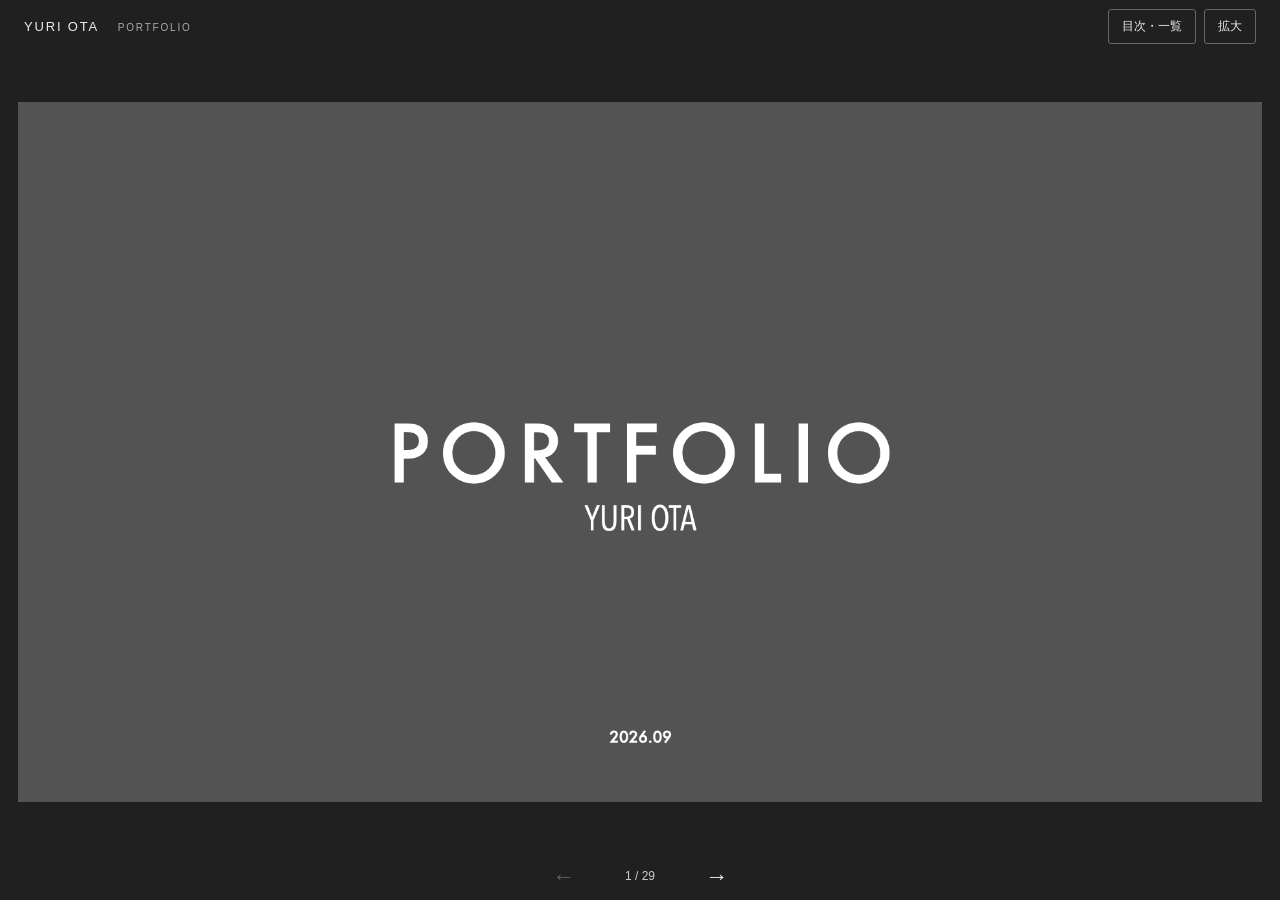
==== commit fdeef57d: "Add files via upload" ====
--- a/index.html
+++ b/index.html
@@ -1,5 +1,5 @@
 <!doctype html>
-<html lang="ja"><head><meta charset="utf-8"><meta name="viewport" content="width=device-width,initial-scale=1,viewport-fit=cover"><meta name="description" content="太田結梨のポートフォリオ。Web作品、学園祭展示、デッサン、平面構成を紹介します。"><title>YURI OTA — PORTFOLIO</title><link rel="stylesheet" href="style.css"></head>
+<html lang="ja"><head><meta charset="utf-8"><meta name="viewport" content="width=device-width,initial-scale=1,viewport-fit=cover"><meta name="description" content="太田結梨のポートフォリオ。Web作品、学園祭展示、デッサン、平面構成を紹介します。"><title>YURI OTA — PORTFOLIO</title><link rel="stylesheet" href="style.css?v=20261011-2"></head>
 <body><header><a class="brand" href="#page-1">YURI OTA <span>PORTFOLIO</span></a><nav aria-label="閲覧操作"><button id="indexButton" aria-haspopup="dialog">目次・一覧</button><button id="zoomButton">拡大</button></nav></header><main id="pages" aria-label="ポートフォリオ"></main><footer><button id="prev" aria-label="前のページ">←</button><span id="count" aria-live="polite">1 / 29</span><button id="next" aria-label="次のページ">→</button></footer>
 <dialog id="indexDialog"><div class="dialoghead"><h1>目次・ページ一覧</h1><button class="close" aria-label="一覧を閉じる">閉じる ✕</button></div><nav id="chapters" aria-label="作品の目次"></nav><div id="thumbs"></div></dialog>
-<dialog id="zoomDialog"><div class="dialoghead"><span id="zoomLabel">ページ拡大</span><button class="close">閉じる ✕</button></div><p class="zoomHint">ピンチ操作、または横スクロールで細部を確認できます。</p><div id="zoomContent"></div></dialog><noscript>このポートフォリオの閲覧にはJavaScriptを有効にしてください。</noscript><script src="assets/pages.js"></script><script src="script.js"></script></body></html>+<dialog id="zoomDialog"><div class="dialoghead"><span id="zoomLabel">ページ拡大</span><button class="close">閉じる ✕</button></div><p class="zoomHint">ピンチ操作、または横スクロールで細部を確認できます。</p><div id="zoomContent"></div></dialog><noscript>このポートフォリオの閲覧にはJavaScriptを有効にしてください。</noscript><script src="script.js?v=20261011-2"></script></body></html>
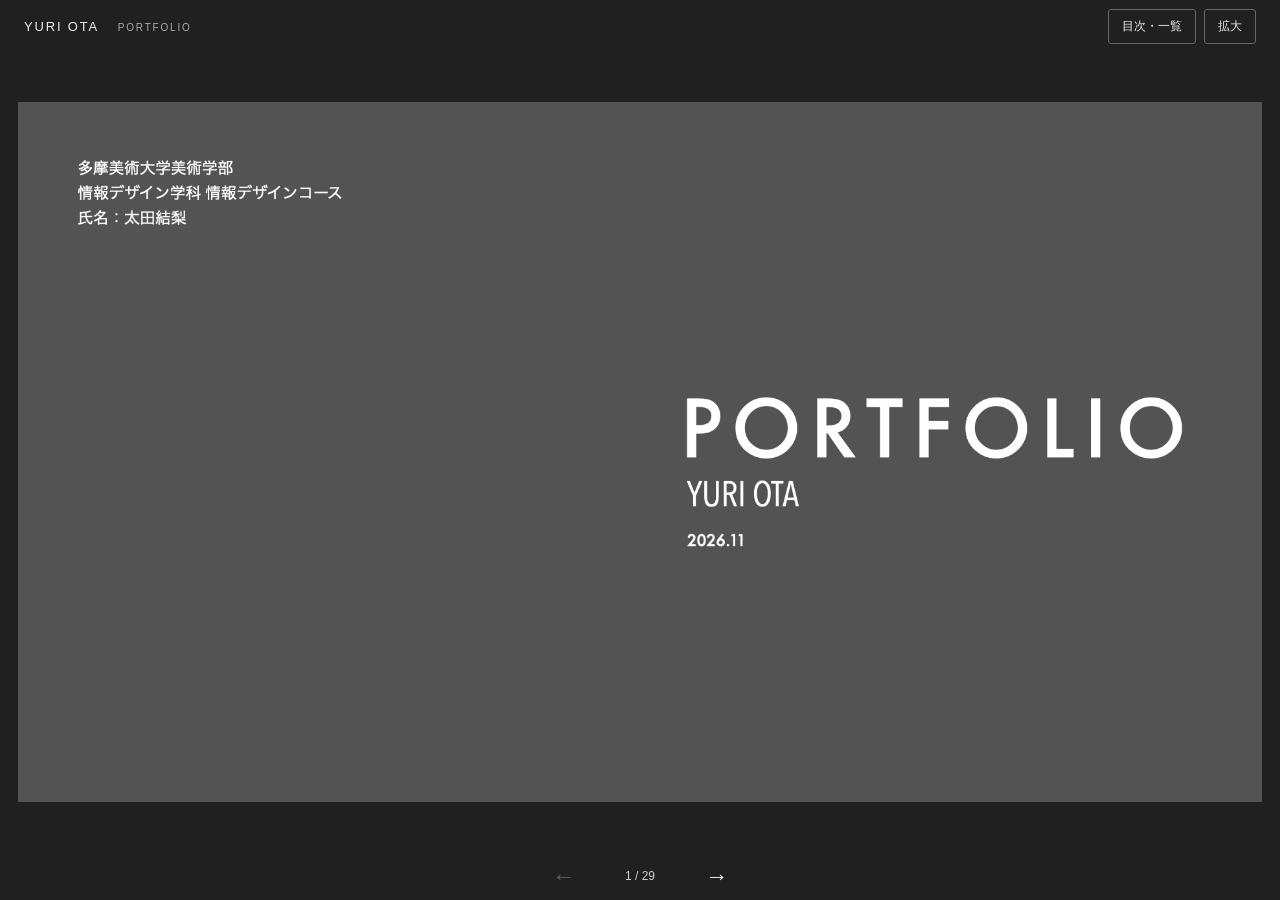
==== commit 0d6f7888: "Add files via upload" ====
--- a/index.html
+++ b/index.html
@@ -1,5 +1,5 @@
 <!doctype html>
-<html lang="ja"><head><meta charset="utf-8"><meta name="viewport" content="width=device-width,initial-scale=1,viewport-fit=cover"><meta name="description" content="太田結梨のポートフォリオ。Web作品、学園祭展示、デッサン、平面構成を紹介します。"><title>YURI OTA — PORTFOLIO</title><link rel="stylesheet" href="style.css?v=20261011-2"></head>
+<html lang="ja"><head><meta charset="utf-8"><meta name="viewport" content="width=device-width,initial-scale=1,viewport-fit=cover"><meta name="description" content="太田結梨のポートフォリオ。Web作品、学園祭展示、デッサン、平面構成を紹介します。"><title>YURI OTA — PORTFOLIO</title><link rel="stylesheet" href="style.css?v=20261025-portfolio1"></head>
 <body><header><a class="brand" href="#page-1">YURI OTA <span>PORTFOLIO</span></a><nav aria-label="閲覧操作"><button id="indexButton" aria-haspopup="dialog">目次・一覧</button><button id="zoomButton">拡大</button></nav></header><main id="pages" aria-label="ポートフォリオ"></main><footer><button id="prev" aria-label="前のページ">←</button><span id="count" aria-live="polite">1 / 29</span><button id="next" aria-label="次のページ">→</button></footer>
 <dialog id="indexDialog"><div class="dialoghead"><h1>目次・ページ一覧</h1><button class="close" aria-label="一覧を閉じる">閉じる ✕</button></div><nav id="chapters" aria-label="作品の目次"></nav><div id="thumbs"></div></dialog>
-<dialog id="zoomDialog"><div class="dialoghead"><span id="zoomLabel">ページ拡大</span><button class="close">閉じる ✕</button></div><p class="zoomHint">ピンチ操作、または横スクロールで細部を確認できます。</p><div id="zoomContent"></div></dialog><noscript>このポートフォリオの閲覧にはJavaScriptを有効にしてください。</noscript><script src="script.js?v=20261011-2"></script></body></html>+<dialog id="zoomDialog"><div class="dialoghead"><span id="zoomLabel">ページ拡大</span><button class="close">閉じる ✕</button></div><p class="zoomHint">ピンチ操作、または横スクロールで細部を確認できます。</p><div id="zoomContent"></div></dialog><noscript>このポートフォリオの閲覧にはJavaScriptを有効にしてください。</noscript><script src="script.js?v=20261025-portfolio1"></script></body></html>
--- a/style.css
+++ b/style.css
@@ -1,3 +1,5 @@
 *{box-sizing:border-box}html{background:#202020;color:#ececec;font-family:-apple-system,BlinkMacSystemFont,"Hiragino Kaku Gothic ProN","Yu Gothic",sans-serif}body{margin:0}button,a{-webkit-tap-highlight-color:transparent}button{font:inherit;color:inherit;cursor:pointer;background:transparent;border:1px solid #666;border-radius:3px;padding:8px 13px}button:hover{background:#444}button:disabled{opacity:.3;cursor:default}a:focus-visible,button:focus-visible,video:focus-visible{outline:3px solid #78c4ff;outline-offset:3px}header{height:52px;display:flex;align-items:center;justify-content:space-between;padding:0 24px;gap:12px;background:#202020}header nav{display:flex;gap:8px}header button{font-size:12px}.brand{color:inherit;text-decoration:none;font-size:13px;letter-spacing:.14em}.brand span{color:#aaa;font-size:10px;margin-left:14px}main{height:calc(100dvh - 100px);height:calc(100vh - 100px);display:flex;align-items:center;justify-content:center;padding:0 18px} @supports(height:100dvh){main{height:calc(100dvh - 100px)}}.page{width:min(100%,calc((100vh - 100px)*16/9));position:relative;aspect-ratio:16/9;display:none;flex-shrink:0;background:#515151;overflow:hidden}@supports(height:100dvh){.page{width:min(100%,calc((100dvh - 100px)*16/9))}}.page.active{display:block}.slide{display:block;width:100%;height:100%}.overlay{position:absolute}.page video{object-fit:contain;background:transparent;max-width:100%}.hotspot{display:block;border:0;color:transparent}.hotspot:hover{box-shadow:inset 0 0 0 2px #78c4ff;background:#ffffff08}.mobileZoom{display:none}.sr-only{position:absolute;width:1px;height:1px;padding:0;overflow:hidden;clip:rect(0,0,0,0);white-space:nowrap}footer{height:48px;display:flex;align-items:center;justify-content:center;gap:20px}footer button{border:0;font-size:23px;padding:2px 18px}#count{font-size:12px;font-variant-numeric:tabular-nums;color:#ccc;min-width:54px;text-align:center}dialog{color:#eee;background:#252525;border:1px solid #666;border-radius:5px;padding:20px;max-width:calc(100vw - 24px);max-height:90vh;width:1050px}dialog::backdrop{background:#000b}.dialoghead{display:flex;align-items:center;justify-content:space-between;gap:16px;margin-bottom:18px}.dialoghead h1{font-size:17px;margin:0}.dialoghead button{font-size:12px}#chapters{display:flex;flex-wrap:wrap;gap:8px;margin-bottom:20px}#chapters button{font-size:12px}#thumbs{display:grid;grid-template-columns:repeat(4,minmax(0,1fr));gap:14px}#thumbs button{padding:0;border:1px solid #555;text-align:left;overflow:hidden}#thumbs img{display:block;width:100%;aspect-ratio:16/9}#thumbs span{display:block;padding:8px;font-size:11px;overflow:hidden;text-overflow:ellipsis;white-space:nowrap}#thumbs button[aria-current=true]{border-color:#78c4ff}#zoomDialog{width:calc(100vw - 24px);height:calc(100dvh - 24px);max-height:none}#zoomContent{overflow:auto;height:calc(100% - 85px);-webkit-overflow-scrolling:touch}#zoomContent .page{display:block;width:max(1400px,100%);max-width:none}.zoomHint{font-size:12px;color:#bbb;margin:0 0 14px}body.modal-open{overflow:hidden}@media(max-width:760px),(max-height:480px) and (pointer:coarse){header{position:sticky;top:0;z-index:10;height:52px;padding:0 12px}.brand{font-size:11px}.brand span{display:none}main{height:auto;display:block;padding:8px 8px 60px}.page,.page.active{display:block;width:100%;margin:0 0 36px;overflow:visible;scroll-margin-top:60px}.mobileZoom{display:block;position:absolute;right:0;top:100%;font-size:10px;padding:3px 8px;margin-top:4px;border:0;color:#ccc}footer{position:fixed;bottom:0;width:100%;background:#202020f0;z-index:10;padding-bottom:env(safe-area-inset-bottom);height:calc(48px + env(safe-area-inset-bottom))}#thumbs{grid-template-columns:repeat(2,minmax(0,1fr))}dialog{padding:14px}#zoomContent .page{width:1400px;margin:0}#zoomContent .mobileZoom{display:none}.hotspot:hover{background:transparent}}
 
 .page video.circle-video{border-radius:50%;clip-path:circle(50% at 50% 50%);object-fit:cover;overflow:hidden}
+
+a.hotspot[href="chatgpt.pdf"]{border-radius:999px;cursor:pointer}a.hotspot[href="chatgpt.pdf"]:hover{background:rgba(255,255,255,.14);box-shadow:inset 0 0 0 2px white}
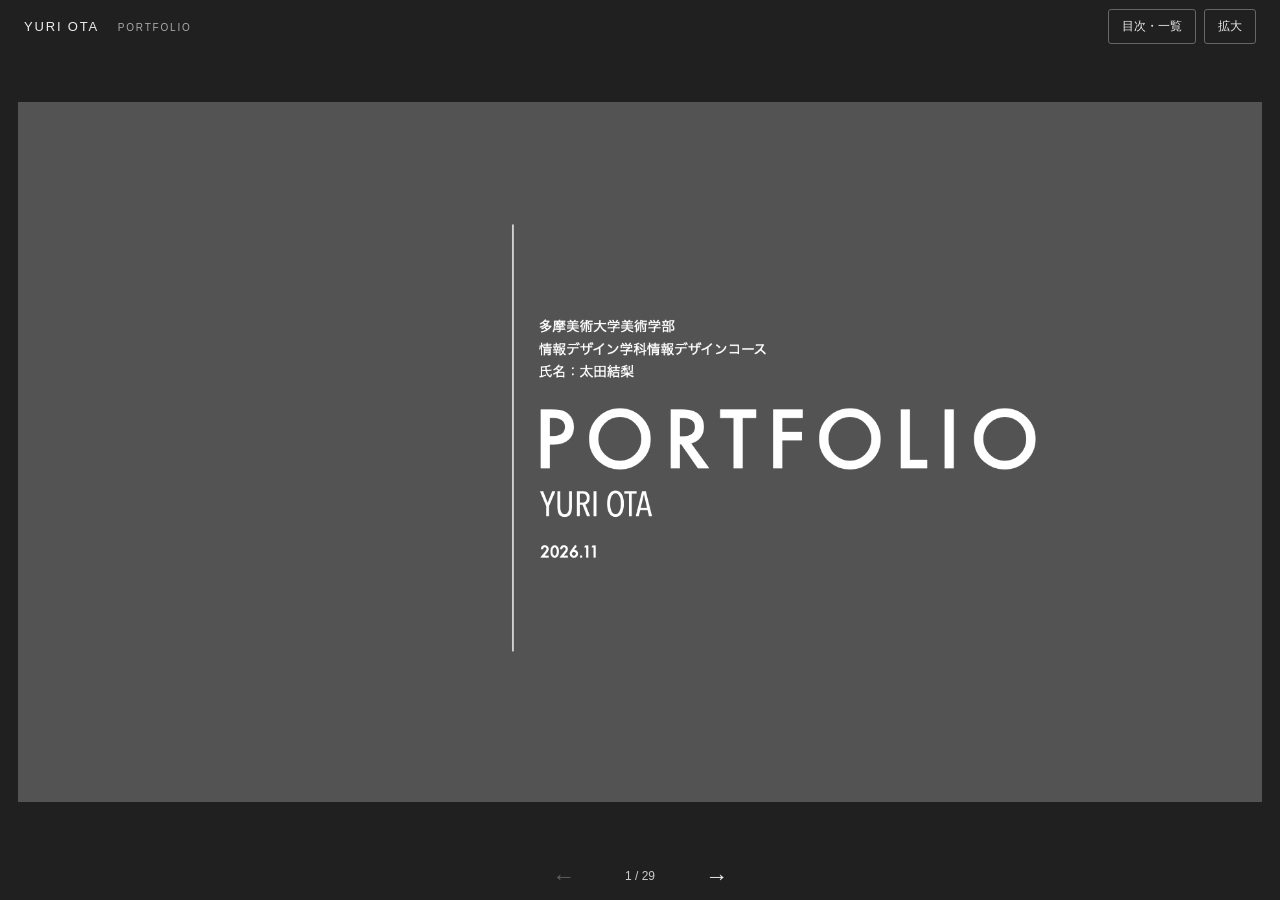
==== commit e0ee0946: "Add files via upload" ====
--- a/index.html
+++ b/index.html
@@ -1,5 +1,5 @@
 <!doctype html>
-<html lang="ja"><head><meta charset="utf-8"><meta name="viewport" content="width=device-width,initial-scale=1,viewport-fit=cover"><meta name="description" content="太田結梨のポートフォリオ。Web作品、学園祭展示、デッサン、平面構成を紹介します。"><title>YURI OTA — PORTFOLIO</title><link rel="stylesheet" href="style.css?v=20261025-portfolio1"></head>
-<body><header><a class="brand" href="#page-1">YURI OTA <span>PORTFOLIO</span></a><nav aria-label="閲覧操作"><button id="indexButton" aria-haspopup="dialog">目次・一覧</button><button id="zoomButton">拡大</button></nav></header><main id="pages" aria-label="ポートフォリオ"></main><footer><button id="prev" aria-label="前のページ">←</button><span id="count" aria-live="polite">1 / 29</span><button id="next" aria-label="次のページ">→</button></footer>
+<html lang="ja"><head><meta charset="utf-8"><meta name="viewport" content="width=device-width,initial-scale=1,viewport-fit=cover"><meta name="description" content="太田結梨のポートフォリオ。Web作品、学園祭展示、デッサン、平面構成を紹介します。"><title>YURI OTA — PORTFOLIO</title><link rel="stylesheet" href="style.css?v=20261031-30pages"></head>
+<body><header><a class="brand" href="#page-1">YURI OTA <span>PORTFOLIO</span></a><nav aria-label="閲覧操作"><button id="indexButton" aria-haspopup="dialog">目次・一覧</button><button id="zoomButton">拡大</button></nav></header><main id="pages" aria-label="ポートフォリオ"></main><footer><button id="prev" aria-label="前のページ">←</button><span id="count" aria-live="polite">1 / 30</span><button id="next" aria-label="次のページ">→</button></footer>
 <dialog id="indexDialog"><div class="dialoghead"><h1>目次・ページ一覧</h1><button class="close" aria-label="一覧を閉じる">閉じる ✕</button></div><nav id="chapters" aria-label="作品の目次"></nav><div id="thumbs"></div></dialog>
-<dialog id="zoomDialog"><div class="dialoghead"><span id="zoomLabel">ページ拡大</span><button class="close">閉じる ✕</button></div><p class="zoomHint">ピンチ操作、または横スクロールで細部を確認できます。</p><div id="zoomContent"></div></dialog><noscript>このポートフォリオの閲覧にはJavaScriptを有効にしてください。</noscript><script src="script.js?v=20261025-portfolio1"></script></body></html>+<dialog id="zoomDialog"><div class="dialoghead"><span id="zoomLabel">ページ拡大</span><button class="close">閉じる ✕</button></div><p class="zoomHint">ピンチ操作、または横スクロールで細部を確認できます。</p><div id="zoomContent"></div></dialog><noscript>このポートフォリオの閲覧にはJavaScriptを有効にしてください。</noscript><script src="script.js?v=20261031-30pages"></script></body></html>
